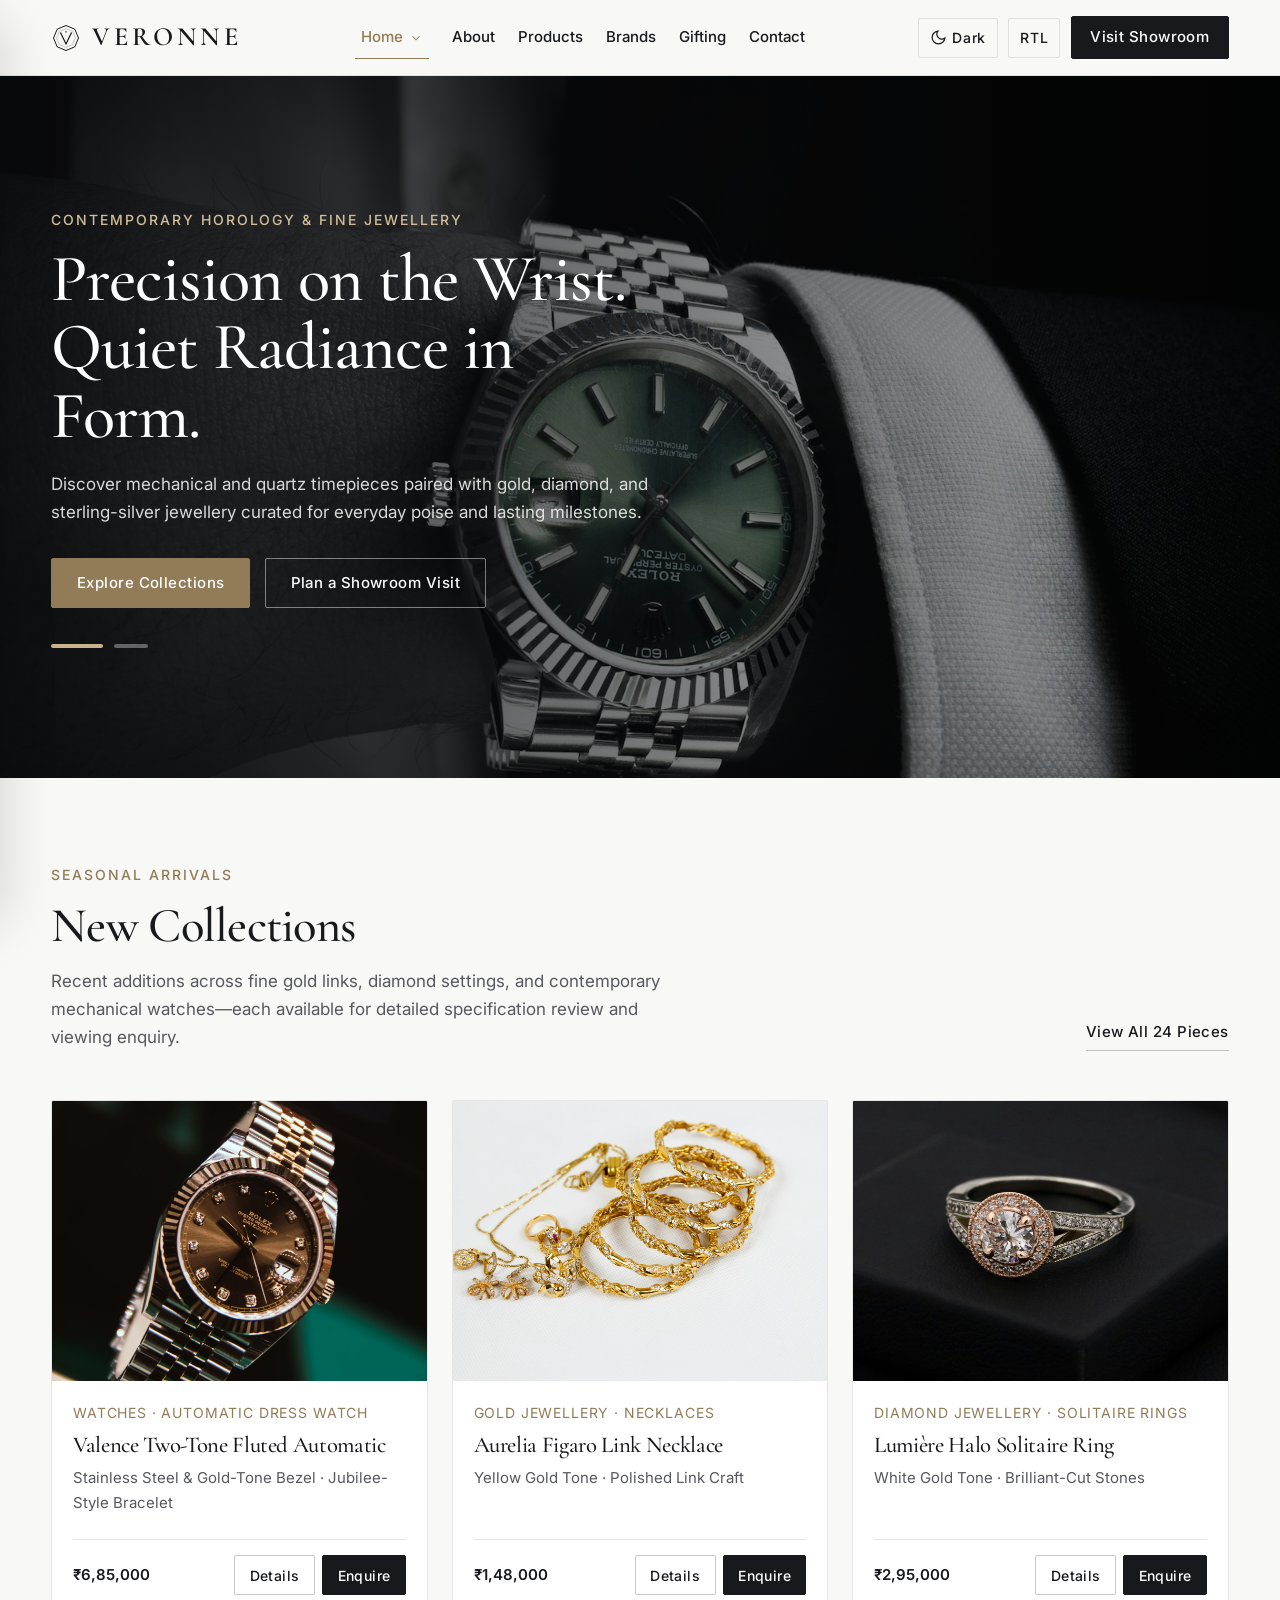
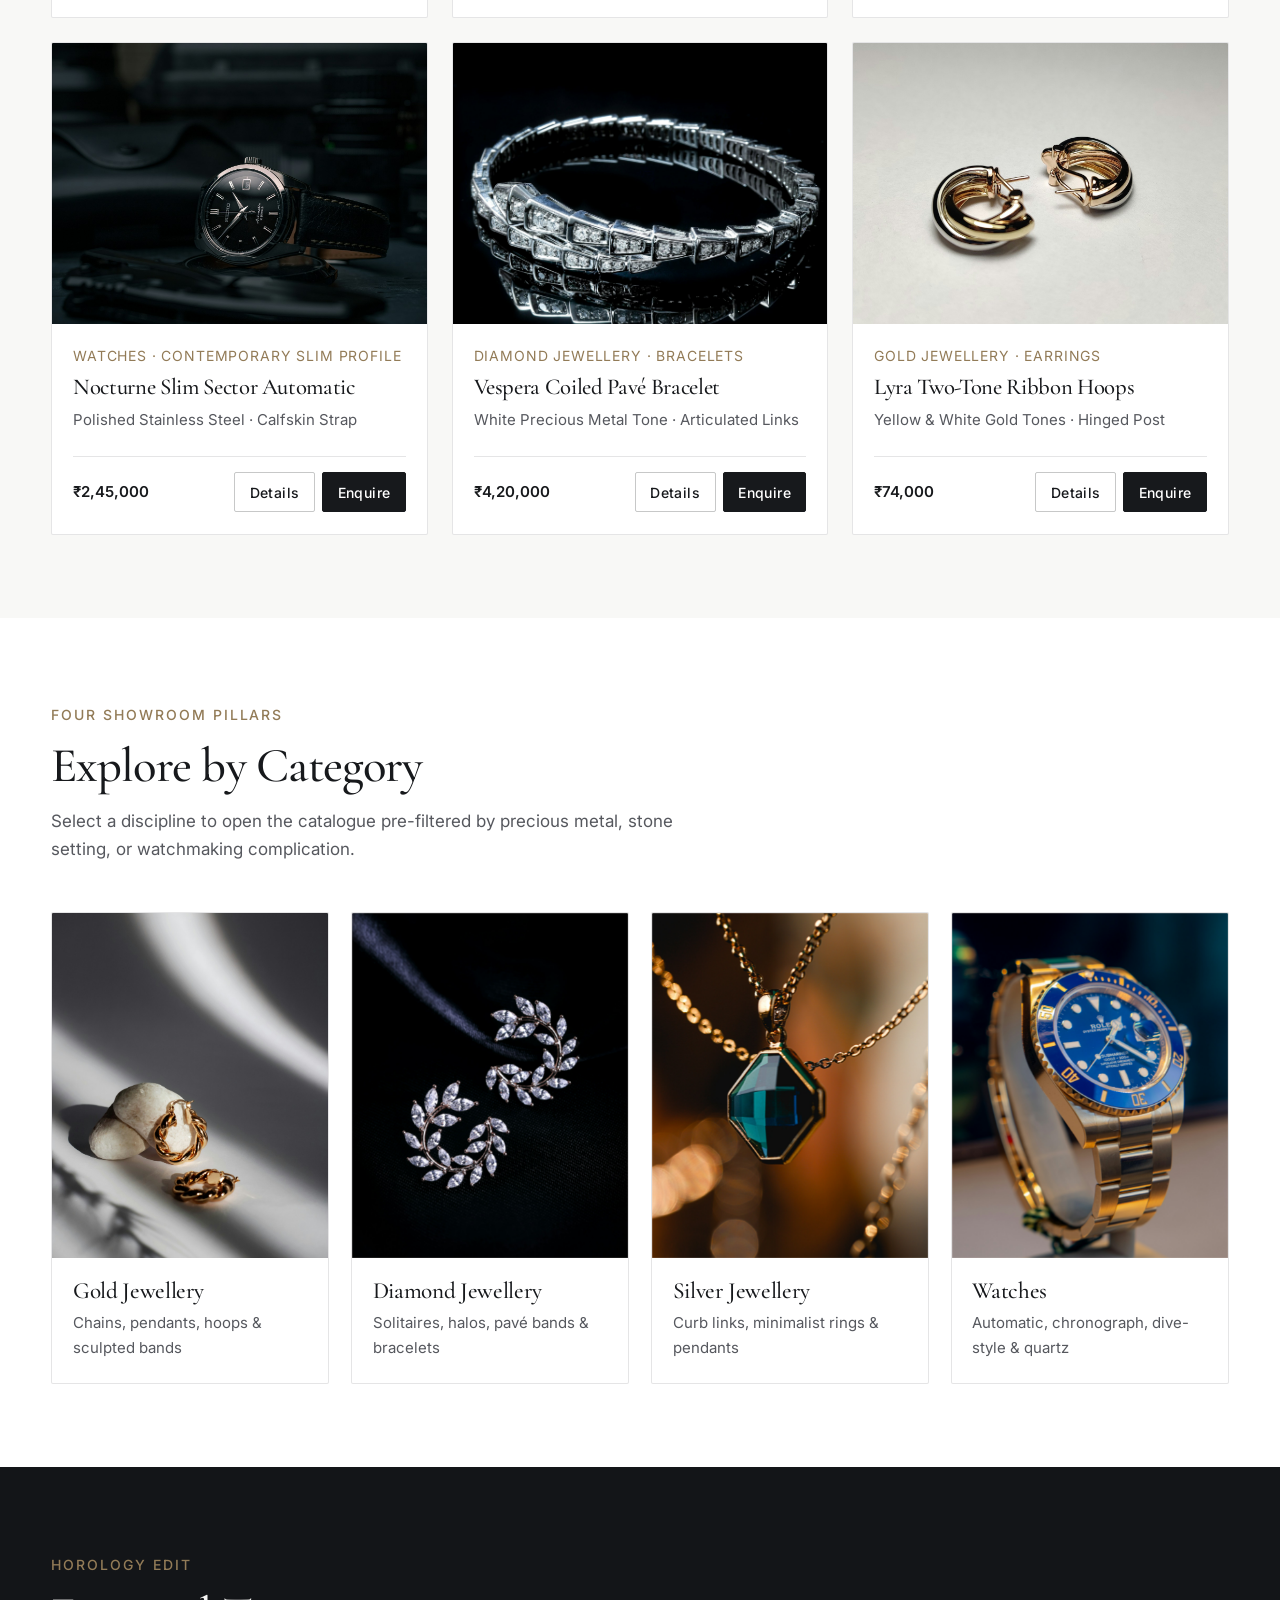
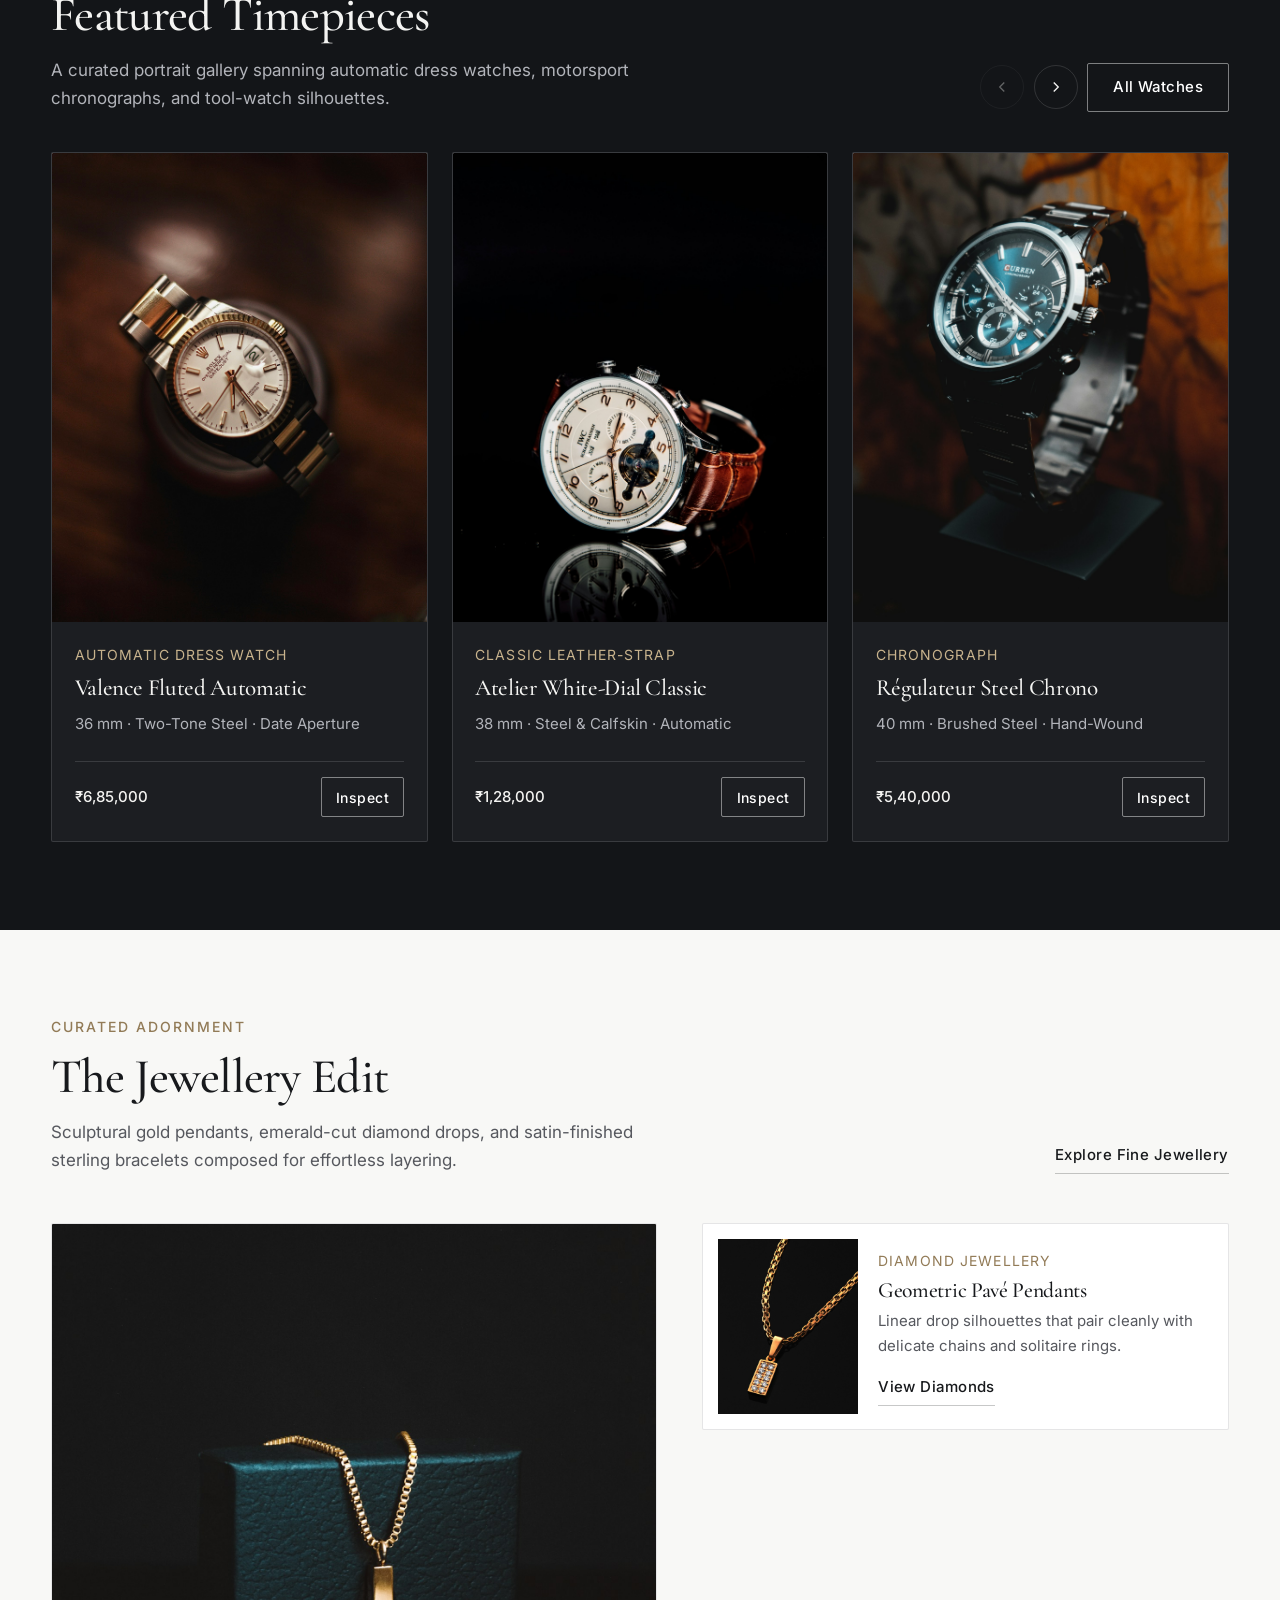
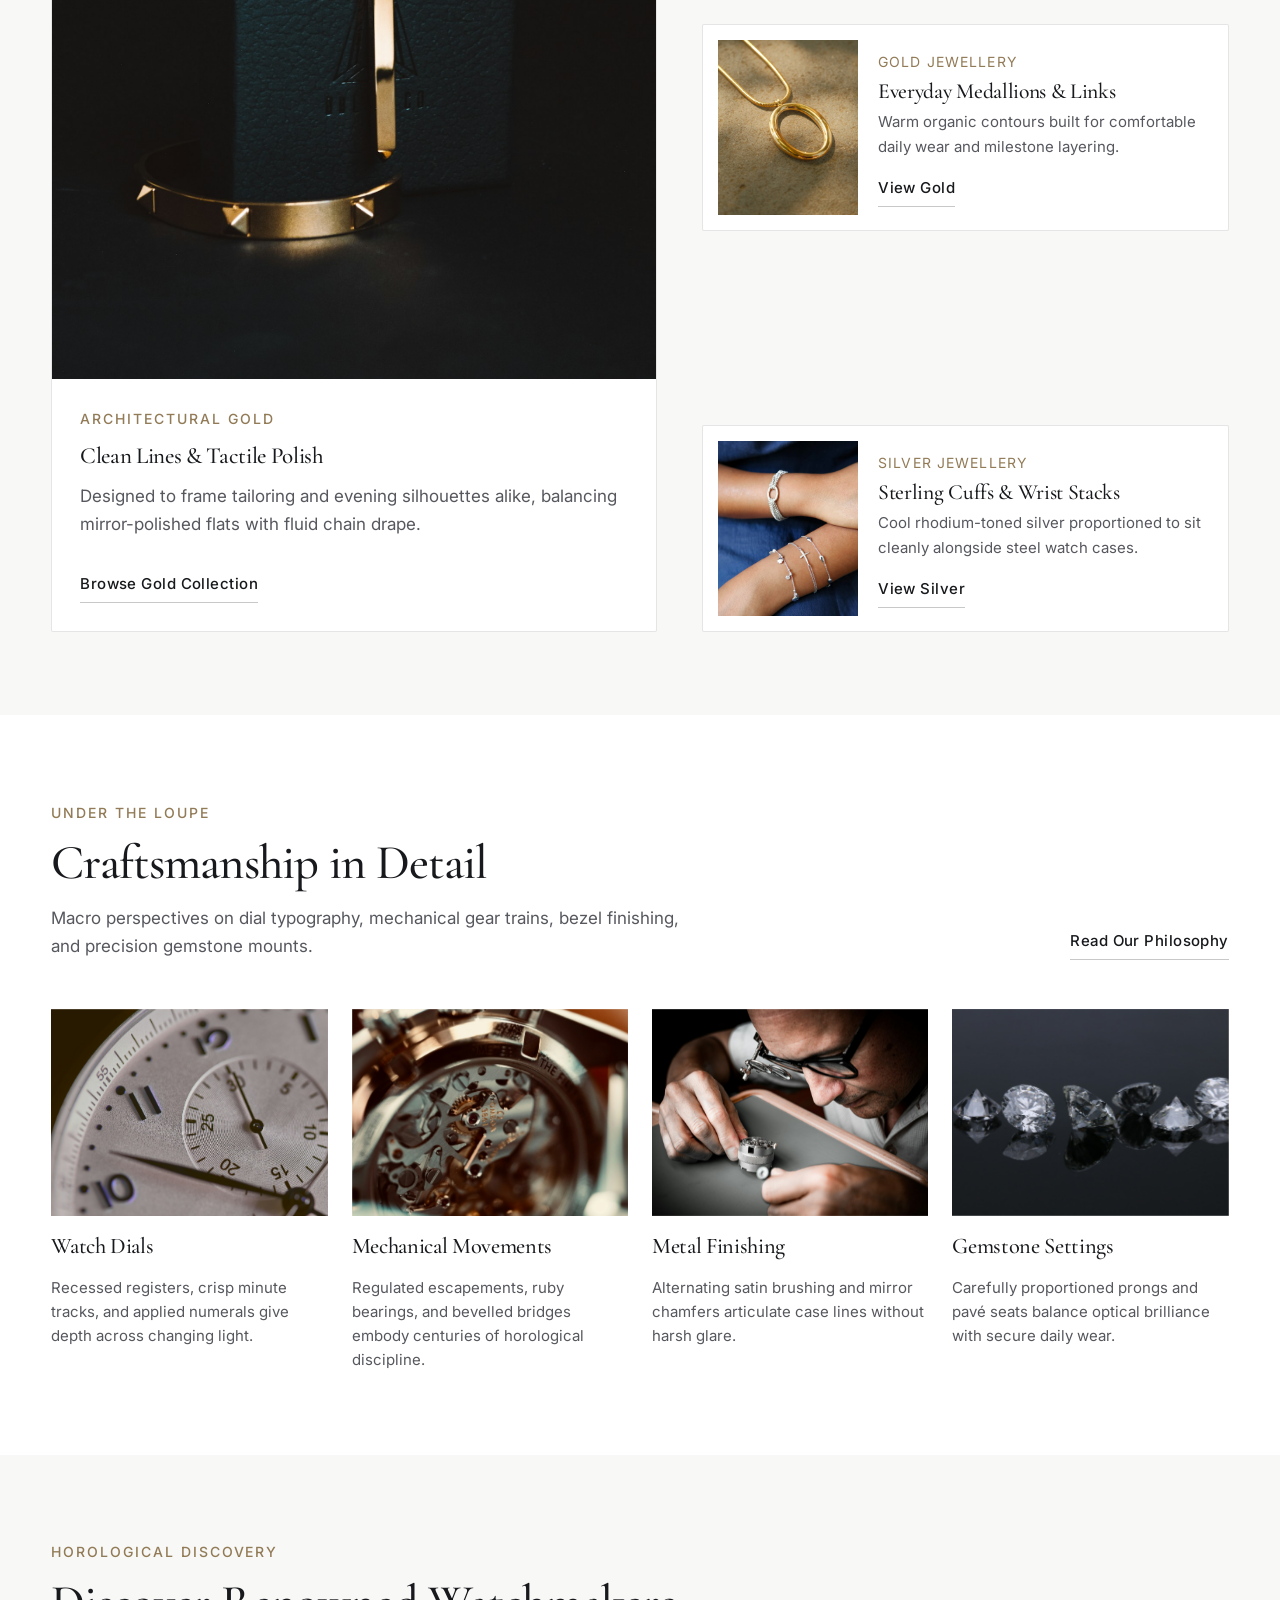
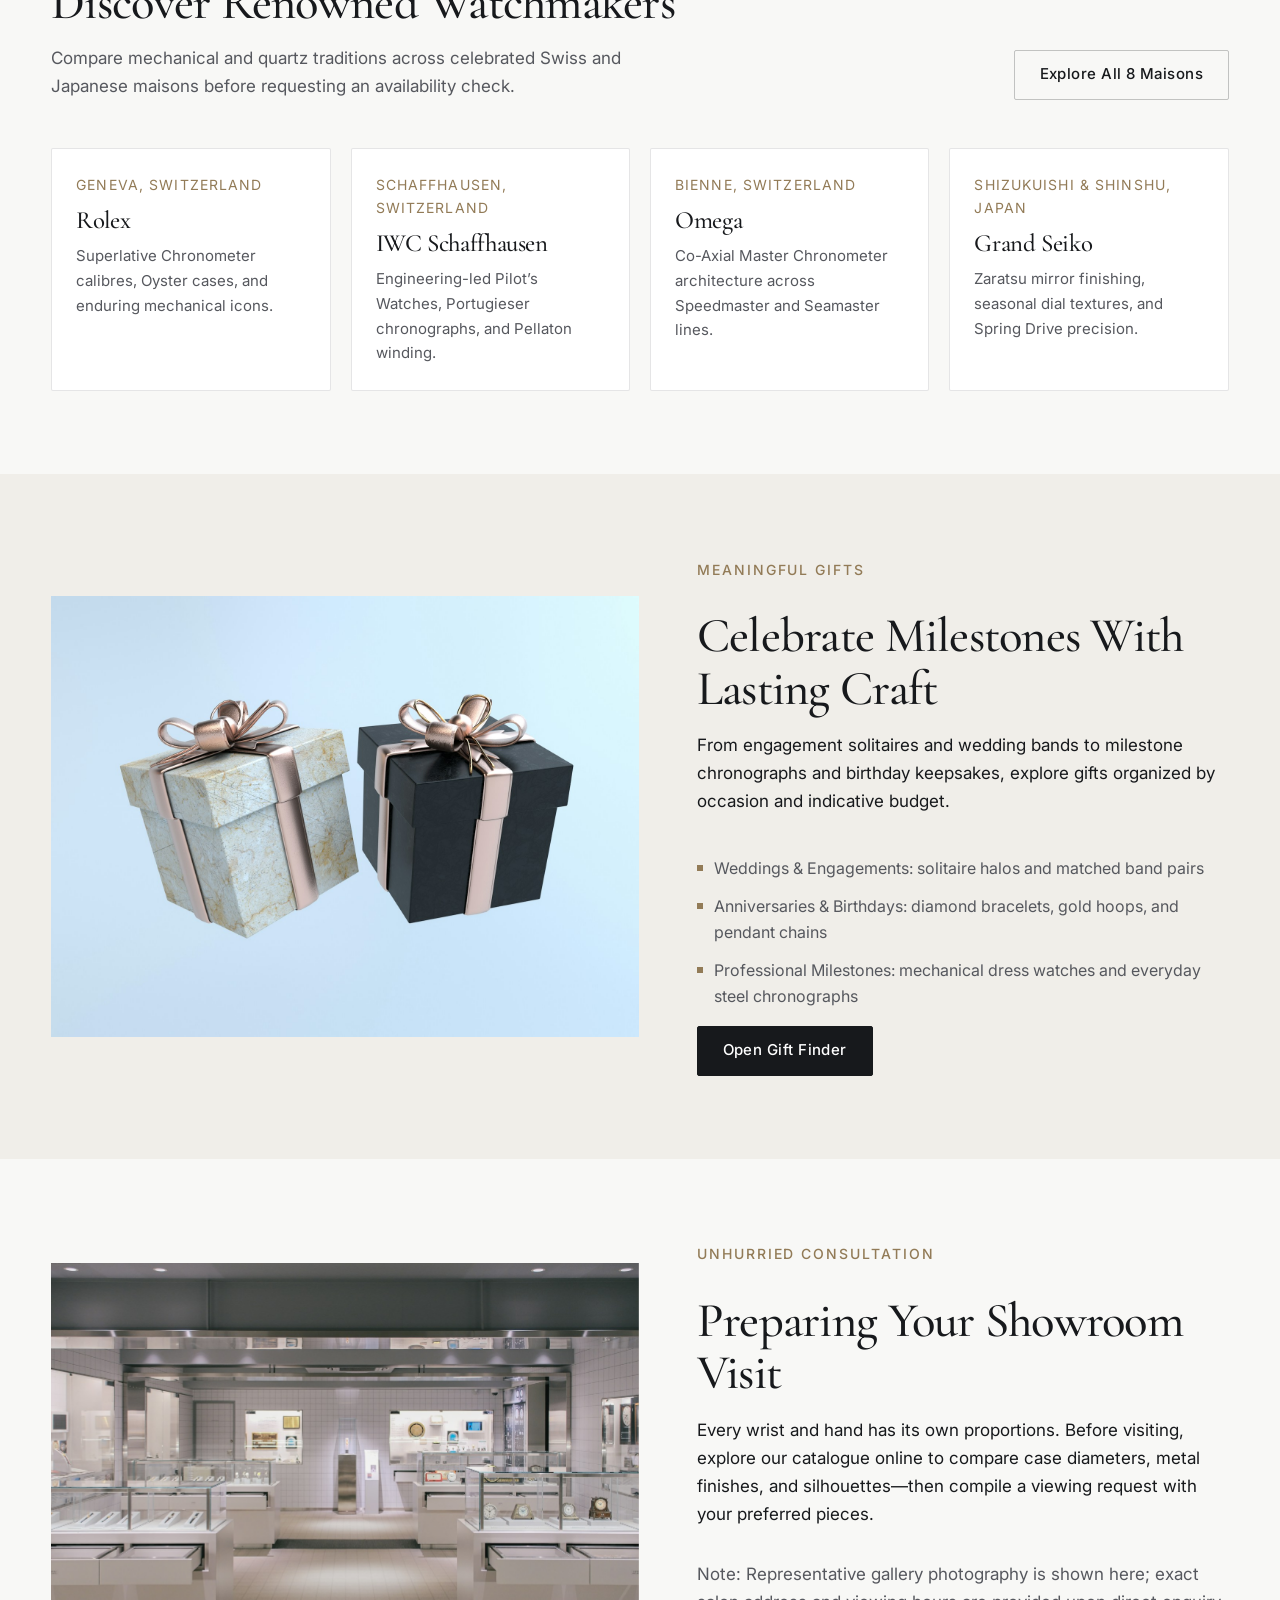
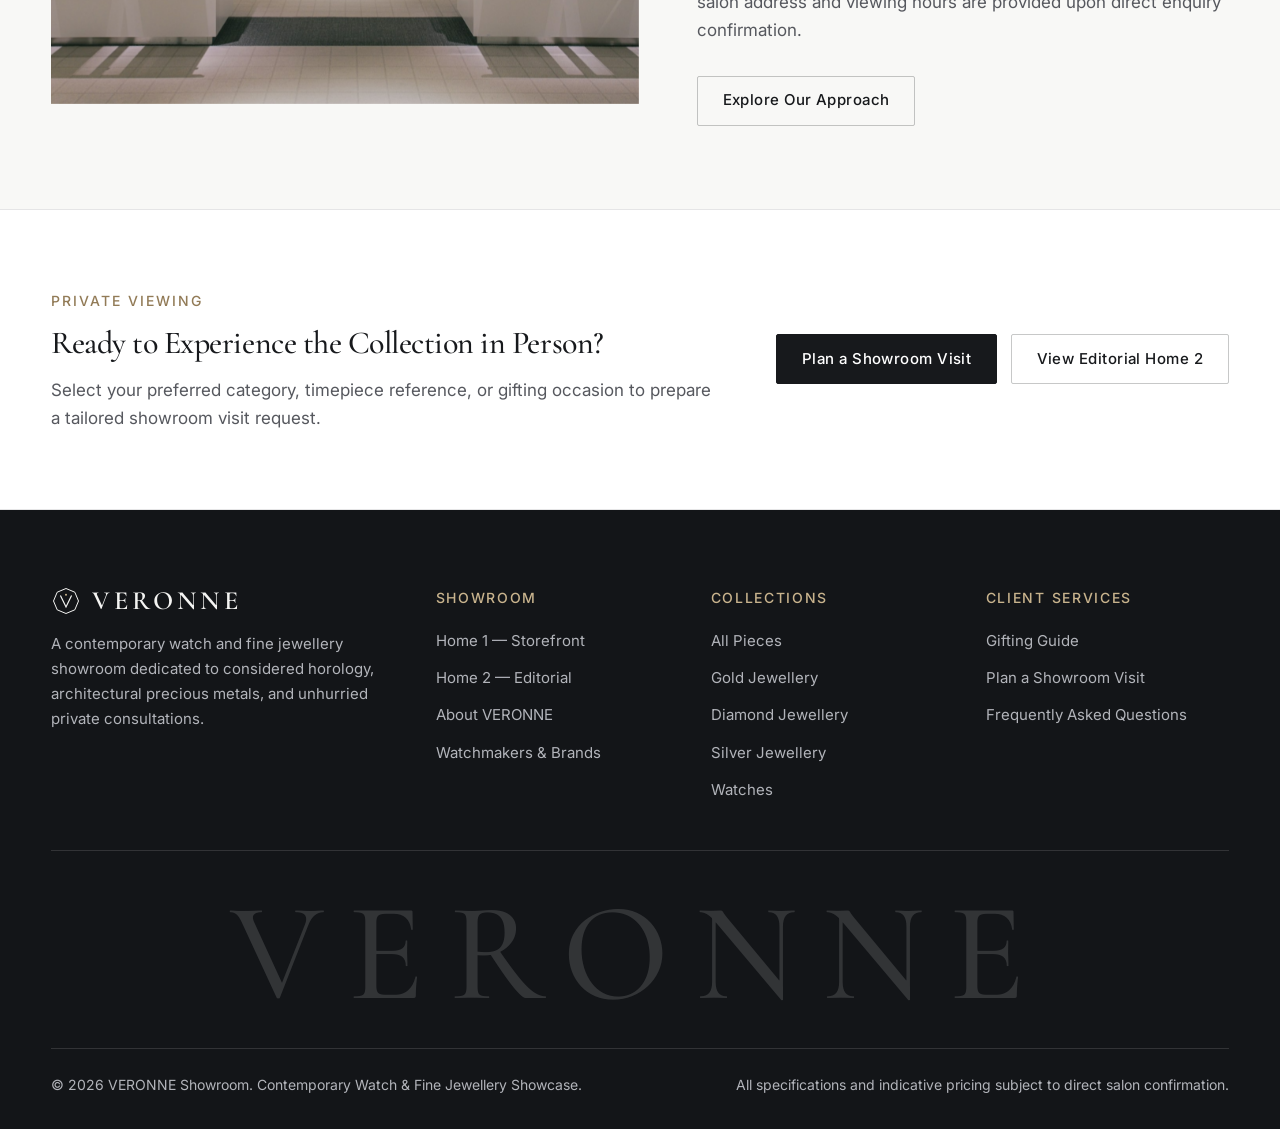
==== index.html @ 9ae0ee72 "Deploy VERONNE Watch & Jewellery Showroom website" ====
<!DOCTYPE html>
<html lang="en" dir="ltr" data-theme="light">
<head>
  <meta charset="UTF-8">
  <meta name="viewport" content="width=device-width, initial-scale=1.0">
  <meta name="site-root" content=".">
  <title>VERONNE | Contemporary Watch &amp; Fine Jewellery Showroom</title>
  <meta name="description" content="VERONNE is a contemporary multi-brand watch and fine jewellery showroom showcasing mechanical timepieces alongside gold, diamond, and sterling-silver collections.">
  <link rel="icon" type="image/svg+xml" href="./assets/icons/favicon.svg">
  <link rel="preconnect" href="https://fonts.googleapis.com">
  <link rel="preconnect" href="https://fonts.gstatic.com" crossorigin>
  <link href="https://fonts.googleapis.com/css2?family=Cormorant+Garamond:ital,wght@0,400;0,500;0,600;1,400&family=Inter:wght@400;500;600&display=swap" rel="stylesheet">
  <script>
    (function () {
      try {
        var t = localStorage.getItem('veronne_theme');
        var d = localStorage.getItem('veronne_dir');
        if (t === 'dark' || t === 'light') document.documentElement.setAttribute('data-theme', t);
        if (d === 'rtl' || d === 'ltr') document.documentElement.setAttribute('dir', d);
      } catch (e) {}
    })();
  </script>
  <link rel="stylesheet" href="./assets/css/style.css?v=1.0">
  <link rel="stylesheet" href="./assets/css/dark-mode.css?v=1.0">
  <link rel="stylesheet" href="./assets/css/rtl.css?v=1.0">
  <link rel="stylesheet" href="./assets/css/products.css?v=1.0">
</head>
<body>
  <header class="site-header">
    <div class="container site-header__inner">
      <a class="brand-mark" href="./index.html" aria-label="VERONNE Home">
        <svg class="brand-mark__icon" viewBox="0 0 48 48" fill="none" aria-hidden="true">
          <polygon points="24,4 38.1,9.9 44,24 38.1,38.1 24,44 9.9,38.1 4,24 9.9,9.9" stroke="currentColor" stroke-width="1.6"/>
          <polygon points="24,9 34.6,13.4 39,24 34.6,34.6 24,39 13.4,34.6 9,24 13.4,13.4" stroke="currentColor" stroke-width="0.75" opacity="0.45"/>
          <path d="M15.5 16L24 33.5L32.5 16" stroke="currentColor" stroke-width="1.9" stroke-linecap="square" stroke-linejoin="miter"/>
          <circle cx="24" cy="14" r="1.6" fill="#927B57"/>
        </svg>
        <span class="brand-mark__wordmark">VERONNE</span>
      </a>

      <nav class="desktop-nav" aria-label="Primary Navigation">
        <div class="nav-dropdown">
          <button type="button" class="nav-dropdown__trigger is-active" aria-expanded="false" aria-haspopup="true">
            <span>Home</span>
            <svg class="nav-dropdown__chevron" viewBox="0 0 24 24" fill="none" stroke="currentColor" stroke-width="1.8" aria-hidden="true"><path d="M6 9l6 6 6-6"/></svg>
          </button>
          <div class="nav-dropdown__menu" role="menu">
            <a class="nav-dropdown__item" href="./index.html" aria-current="page" role="menuitem">
              <span class="nav-dropdown__title">Home 1 — Showroom Storefront</span>
              <span class="nav-dropdown__meta">New collections, timepieces &amp; jewellery</span>
            </a>
            <a class="nav-dropdown__item" href="./pages/home2.html" role="menuitem">
              <span class="nav-dropdown__title">Home 2 — Editorial Experience</span>
              <span class="nav-dropdown__meta">The art of time &amp; adornment</span>
            </a>
          </div>
        </div>
        <a class="nav-link" href="./pages/about.html">About</a>
        <a class="nav-link" href="./pages/products.html">Products</a>
        <a class="nav-link" href="./pages/brands.html">Brands</a>
        <a class="nav-link" href="./pages/gifting.html">Gifting</a>
        <a class="nav-link" href="./pages/contact.html">Contact</a>
      </nav>

      <div class="header-actions">
        <button type="button" class="utility-btn js-theme-toggle" aria-pressed="false" aria-label="Switch to dark mode">
          <svg class="icon-moon" viewBox="0 0 24 24" fill="none" stroke="currentColor" stroke-width="1.7" aria-hidden="true"><path d="M21 12.79A9 9 0 1 1 11.21 3a7 7 0 0 0 9.79 9.79z"/></svg>
          <svg class="icon-sun" viewBox="0 0 24 24" fill="none" stroke="currentColor" stroke-width="1.7" style="display:none;" aria-hidden="true"><circle cx="12" cy="12" r="4"/><path d="M12 2v2M12 20v2M4.93 4.93l1.41 1.41M17.66 17.66l1.41 1.41M2 12h2M20 12h2M6.34 17.66l-1.41 1.41M19.07 4.93l-1.41 1.41"/></svg>
          <span class="js-theme-label">Dark</span>
        </button>
        <button type="button" class="utility-btn js-dir-toggle" aria-pressed="false" aria-label="Switch text direction to RTL">
          <span class="js-dir-label">RTL</span>
        </button>
        <a class="btn btn--primary header-cta" href="./pages/contact.html">Visit Showroom</a>
      </div>

      <button type="button" class="hamburger-btn" id="mobileMenuOpen" aria-label="Open navigation menu" aria-expanded="false" aria-controls="mobileDrawer">
        <svg viewBox="0 0 24 24" fill="none" stroke="currentColor" stroke-width="1.8" aria-hidden="true"><path d="M4 7h16M4 12h16M4 17h16"/></svg>
      </button>
    </div>
  </header>

  <div class="drawer-backdrop" id="drawerBackdrop" aria-hidden="true"></div>
  <aside class="mobile-drawer" id="mobileDrawer" aria-label="Mobile Navigation" aria-hidden="true">
    <div class="mobile-drawer__head">
      <a class="brand-mark" href="./index.html">
        <svg class="brand-mark__icon" viewBox="0 0 48 48" fill="none" aria-hidden="true">
          <polygon points="24,4 38.1,9.9 44,24 38.1,38.1 24,44 9.9,38.1 4,24 9.9,9.9" stroke="currentColor" stroke-width="1.6"/>
          <path d="M15.5 16L24 33.5L32.5 16" stroke="currentColor" stroke-width="1.9" stroke-linecap="square"/>
          <circle cx="24" cy="14" r="1.6" fill="#927B57"/>
        </svg>
        <span class="brand-mark__wordmark">VERONNE</span>
      </a>
      <button type="button" class="drawer-close-btn" id="mobileMenuClose" aria-label="Close navigation menu">
        <svg viewBox="0 0 24 24" fill="none" stroke="currentColor" stroke-width="1.8" aria-hidden="true"><path d="M18 6L6 18M6 6l12 12"/></svg>
      </button>
    </div>
    <div class="mobile-drawer__body">
      <nav class="mobile-nav-list" aria-label="Mobile Menu">
        <span class="mobile-nav-group-label">Showroom Home</span>
        <a class="mobile-nav-link" href="./index.html" aria-current="page">Home 1 — Storefront</a>
        <a class="mobile-nav-link" href="./pages/home2.html">Home 2 — Editorial</a>
        <span class="mobile-nav-group-label">Explore</span>
        <a class="mobile-nav-link" href="./pages/about.html">About</a>
        <a class="mobile-nav-link" href="./pages/products.html">Products</a>
        <a class="mobile-nav-link" href="./pages/brands.html">Brands</a>
        <a class="mobile-nav-link" href="./pages/gifting.html">Gifting</a>
        <a class="mobile-nav-link" href="./pages/contact.html">Contact</a>
      </nav>
      <a class="btn btn--primary" href="./pages/contact.html">Visit Showroom</a>
      <div class="mobile-drawer__utilities">
        <button type="button" class="utility-btn js-theme-toggle" aria-pressed="false">
          <svg class="icon-moon" viewBox="0 0 24 24" fill="none" stroke="currentColor" stroke-width="1.7" aria-hidden="true"><path d="M21 12.79A9 9 0 1 1 11.21 3a7 7 0 0 0 9.79 9.79z"/></svg>
          <svg class="icon-sun" viewBox="0 0 24 24" fill="none" stroke="currentColor" stroke-width="1.7" style="display:none;" aria-hidden="true"><circle cx="12" cy="12" r="4"/><path d="M12 2v2M12 20v2M4.93 4.93l1.41 1.41M17.66 17.66l1.41 1.41M2 12h2M20 12h2M6.34 17.66l-1.41 1.41M19.07 4.93l-1.41 1.41"/></svg>
          <span class="js-theme-label">Dark</span>
        </button>
        <button type="button" class="utility-btn js-dir-toggle" aria-pressed="false">
          <span class="js-dir-label">RTL</span>
        </button>
      </div>
    </div>
  </aside>

  <main>
    <!-- 1. Hero -->
    <section class="hero-showroom" data-hero-slider aria-label="Featured Showroom Showcase">
      <div class="hero-showroom__slides" aria-hidden="true">
        <div class="hero-showroom__slide is-active">
          <picture>
            <source media="(max-width: 680px)" srcset="./assets/images/watches/watch-dark-dial.jpg">
            <img src="./assets/images/lifestyle/hero-wrist-editorial.jpg" alt="Fluted bezel mechanical wristwatch worn at the cuff in crisp monochrome lighting" width="1600" height="1067">
          </picture>
        </div>
        <div class="hero-showroom__slide">
          <picture>
            <source media="(max-width: 680px)" srcset="./assets/images/diamonds/diamond-emerald-pendant.jpg">
            <img src="./assets/images/lifestyle/editorial-diamond-neck.jpg" alt="Fine diamond solitaire pendant and pavé ring styled in natural light" width="1600" height="1200">
          </picture>
        </div>
      </div>
      <div class="hero-showroom__scrim" aria-hidden="true"></div>
      <div class="container">
        <div class="hero-showroom__content">
          <span class="eyebrow">Contemporary Horology &amp; Fine Jewellery</span>
          <h1 class="display-xl">Precision on the Wrist. Quiet Radiance in Form.</h1>
          <p class="lead">
            Discover mechanical and quartz timepieces paired with gold, diamond, and sterling-silver jewellery curated for everyday poise and lasting milestones.
          </p>
          <div class="hero-showroom__actions">
            <a class="btn btn--accent" href="./pages/products.html">Explore Collections</a>
            <a class="btn btn--outline-light" href="./pages/contact.html">Plan a Showroom Visit</a>
          </div>
          <div class="hero-showroom__controls" role="group" aria-label="Hero slide selection">
            <button type="button" class="hero-dot is-active" aria-label="Show timepiece hero" aria-current="true"></button>
            <button type="button" class="hero-dot" aria-label="Show diamond jewellery hero" aria-current="false"></button>
          </div>
        </div>
      </div>
    </section>

    <!-- 2. New Collections -->
    <section class="section">
      <div class="container">
        <div class="section-head">
          <div class="section-head__copy">
            <span class="eyebrow">Seasonal Arrivals</span>
            <h2 class="display-lg">New Collections</h2>
            <p class="lead">
              Recent additions across fine gold links, diamond settings, and contemporary mechanical watches—each available for detailed specification review and viewing enquiry.
            </p>
          </div>
          <a class="text-link" href="./pages/products.html">View All 24 Pieces</a>
        </div>
        <div class="product-grid" id="homeNewCollections"></div>
      </div>
    </section>

    <!-- 3. Explore by Category -->
    <section class="section section--surface">
      <div class="container">
        <div class="section-head">
          <div class="section-head__copy">
            <span class="eyebrow">Four Showroom Pillars</span>
            <h2 class="display-lg">Explore by Category</h2>
            <p class="lead">
              Select a discipline to open the catalogue pre-filtered by precious metal, stone setting, or watchmaking complication.
            </p>
          </div>
        </div>

        <div class="category-grid">
          <a class="category-tile hover-zoom" href="./pages/products.html?category=gold" data-reveal>
            <div class="media-frame ratio-4-5">
              <img src="./assets/images/gold/gold-hoop-earrings.jpg" alt="Sculpted gold twisted hoop earrings resting on pale stone" width="1600" height="2400" loading="lazy">
            </div>
            <div class="category-tile__body">
              <h3 class="category-tile__title">Gold Jewellery</h3>
              <span class="category-tile__meta">Chains, pendants, hoops &amp; sculpted bands</span>
            </div>
          </a>

          <a class="category-tile hover-zoom" href="./pages/products.html?category=diamonds" data-reveal>
            <div class="media-frame ratio-4-5">
              <img src="./assets/images/diamonds/diamond-earrings-dark.jpg" alt="Cluster diamond earrings illuminated against dark studio backdrop" width="1600" height="2000" loading="lazy">
            </div>
            <div class="category-tile__body">
              <h3 class="category-tile__title">Diamond Jewellery</h3>
              <span class="category-tile__meta">Solitaires, halos, pavé bands &amp; bracelets</span>
            </div>
          </a>

          <a class="category-tile hover-zoom" href="./pages/products.html?category=silver" data-reveal>
            <div class="media-frame ratio-4-5">
              <img src="./assets/images/silver/silver-gem-pendant.jpg" alt="Sterling silver gemstone pendant suspended on fine chain" width="1600" height="2400" loading="lazy">
            </div>
            <div class="category-tile__body">
              <h3 class="category-tile__title">Silver Jewellery</h3>
              <span class="category-tile__meta">Curb links, minimalist rings &amp; pendants</span>
            </div>
          </a>

          <a class="category-tile hover-zoom" href="./pages/products.html?category=watches" data-reveal>
            <div class="media-frame ratio-4-5">
              <img src="./assets/images/watches/watch-stand-blue.jpg" alt="Blue and gold-tone automatic watch presented on showroom stand" width="1600" height="2400" loading="lazy">
            </div>
            <div class="category-tile__body">
              <h3 class="category-tile__title">Watches</h3>
              <span class="category-tile__meta">Automatic, chronograph, dive-style &amp; quartz</span>
            </div>
          </a>
        </div>
      </div>
    </section>

    <!-- 4. Featured Timepieces (Dark Carousel Showcase) -->
    <section class="section section--dark" data-watch-carousel>
      <div class="container timepiece-showcase">
        <div class="section-head" style="margin-bottom:0;">
          <div class="section-head__copy">
            <span class="eyebrow">Horology Edit</span>
            <h2 class="display-lg">Featured Timepieces</h2>
            <p class="lead">
              A curated portrait gallery spanning automatic dress watches, motorsport chronographs, and tool-watch silhouettes.
            </p>
          </div>
          <div class="carousel-header-actions">
            <button type="button" class="carousel-nav-btn" data-carousel-prev aria-label="Previous timepieces">
              <svg class="icon-directional" viewBox="0 0 24 24" width="18" height="18" fill="none" stroke="currentColor" stroke-width="1.8" aria-hidden="true"><path d="M15 18l-6-6 6-6"/></svg>
            </button>
            <button type="button" class="carousel-nav-btn" data-carousel-next aria-label="Next timepieces">
              <svg class="icon-directional" viewBox="0 0 24 24" width="18" height="18" fill="none" stroke="currentColor" stroke-width="1.8" aria-hidden="true"><path d="M9 18l6-6-6-6"/></svg>
            </button>
            <a class="btn btn--outline-light" href="./pages/products.html?category=watches">All Watches</a>
          </div>
        </div>

        <div class="timepiece-track" role="region" aria-label="Featured Timepieces Carousel">
          <article class="timepiece-slide">
            <div class="media-frame ratio-4-5">
              <img src="./assets/images/watches/watch-dress-auto.jpg" alt="Fluted bezel white-dial automatic dress wristwatch" width="1600" height="2000">
            </div>
            <div class="timepiece-slide__body">
              <span class="timepiece-slide__sub">Automatic Dress Watch</span>
              <h3 class="timepiece-slide__title">Valence Fluted Automatic</h3>
              <p class="timepiece-slide__specs">36 mm · Two-Tone Steel · Date Aperture</p>
              <div class="timepiece-slide__footer">
                <span class="timepiece-slide__price">₹6,85,000</span>
                <button type="button" class="btn btn--outline-light btn--sm js-open-product" data-product-id="watch-fluted-bicolour">Inspect</button>
              </div>
            </div>
          </article>

          <article class="timepiece-slide">
            <div class="media-frame ratio-4-5">
              <img src="./assets/images/watches/watch-chrono-leather.jpg" alt="Silver mechanical chronograph watch on stitched brown leather strap" width="1600" height="2397">
            </div>
            <div class="timepiece-slide__body">
              <span class="timepiece-slide__sub">Classic Leather-Strap</span>
              <h3 class="timepiece-slide__title">Atelier White-Dial Classic</h3>
              <p class="timepiece-slide__specs">38 mm · Steel &amp; Calfskin · Automatic</p>
              <div class="timepiece-slide__footer">
                <span class="timepiece-slide__price">₹1,28,000</span>
                <button type="button" class="btn btn--outline-light btn--sm js-open-product" data-product-id="watch-atelier-leather">Inspect</button>
              </div>
            </div>
          </article>

          <article class="timepiece-slide">
            <div class="media-frame ratio-4-5">
              <img src="./assets/images/watches/watch-steel-chrono.jpg" alt="Integrated stainless steel chronograph timepiece in moody lighting" width="1600" height="2844">
            </div>
            <div class="timepiece-slide__body">
              <span class="timepiece-slide__sub">Chronograph</span>
              <h3 class="timepiece-slide__title">Régulateur Steel Chrono</h3>
              <p class="timepiece-slide__specs">40 mm · Brushed Steel · Hand-Wound</p>
              <div class="timepiece-slide__footer">
                <span class="timepiece-slide__price">₹5,40,000</span>
                <button type="button" class="btn btn--outline-light btn--sm js-open-product" data-product-id="watch-calibre-chrono">Inspect</button>
              </div>
            </div>
          </article>

          <article class="timepiece-slide">
            <div class="media-frame ratio-4-5">
              <img src="./assets/images/watches/watch-dive-gold.jpg" alt="Rotating bezel dive-style automatic watch with warm amber dial" width="1600" height="2133">
            </div>
            <div class="timepiece-slide__body">
              <span class="timepiece-slide__sub">Dive-Style Tool Watch</span>
              <h3 class="timepiece-slide__title">Pelagic Rotating-Bezel</h3>
              <p class="timepiece-slide__specs">41 mm · Brushed Steel · Unidirectional</p>
              <div class="timepiece-slide__footer">
                <span class="timepiece-slide__price">₹3,65,000</span>
                <button type="button" class="btn btn--outline-light btn--sm js-open-product" data-product-id="watch-pelagic-tool">Inspect</button>
              </div>
            </div>
          </article>

          <article class="timepiece-slide">
            <div class="media-frame ratio-4-5">
              <img src="./assets/images/watches/watch-dark-dial.jpg" alt="Dark dial mechanical wristwatch resting in presentation box" width="1600" height="2445">
            </div>
            <div class="timepiece-slide__body">
              <span class="timepiece-slide__sub">Slim Dress Profile</span>
              <h3 class="timepiece-slide__title">Nocturne Slim Sector</h3>
              <p class="timepiece-slide__specs">38.5 mm · Obsidian Dial · Automatic</p>
              <div class="timepiece-slide__footer">
                <span class="timepiece-slide__price">₹2,45,000</span>
                <button type="button" class="btn btn--outline-light btn--sm js-open-product" data-product-id="watch-nocturne-slim">Inspect</button>
              </div>
            </div>
          </article>

          <article class="timepiece-slide">
            <div class="media-frame ratio-4-5">
              <img src="./assets/images/watches/watch-tissot-sport.jpg" alt="Rose-toned minimalist dress watch against textured fabric" width="1600" height="2358">
            </div>
            <div class="timepiece-slide__body">
              <span class="timepiece-slide__sub">Quartz Everyday Watch</span>
              <h3 class="timepiece-slide__title">Clair Minimalist Quartz</h3>
              <p class="timepiece-slide__specs">36 mm · Rose-Tone &amp; Leather · Quartz</p>
              <div class="timepiece-slide__footer">
                <span class="timepiece-slide__price">₹54,000</span>
                <button type="button" class="btn btn--outline-light btn--sm js-open-product" data-product-id="watch-minimal-quartz">Inspect</button>
              </div>
            </div>
          </article>
        </div>
      </div>
    </section>

    <!-- 5. The Jewellery Edit (Asymmetric Editorial Feature) -->
    <section class="section">
      <div class="container">
        <div class="section-head">
          <div class="section-head__copy">
            <span class="eyebrow">Curated Adornment</span>
            <h2 class="display-lg">The Jewellery Edit</h2>
            <p class="lead">
              Sculptural gold pendants, emerald-cut diamond drops, and satin-finished sterling bracelets composed for effortless layering.
            </p>
          </div>
          <a class="text-link" href="./pages/products.html?category=diamonds">Explore Fine Jewellery</a>
        </div>

        <div class="jewellery-edit">
          <article class="jewellery-edit__lead hover-zoom" data-reveal>
            <div class="media-frame ratio-4-5">
              <img src="./assets/images/gold/gold-pendant-chain-2.jpg" alt="Architectural gold bar pendant and sculpted cuff resting against deep dark backdrop" width="1400" height="1750" loading="lazy">
            </div>
            <div class="jewellery-edit__lead-body">
              <span class="eyebrow" style="margin-bottom:0;">Architectural Gold</span>
              <h3 class="display-sm">Clean Lines &amp; Tactile Polish</h3>
              <p style="color:var(--text-secondary);">
                Designed to frame tailoring and evening silhouettes alike, balancing mirror-polished flats with fluid chain drape.
              </p>
              <a class="text-link" href="./pages/products.html?category=gold" style="align-self:flex-start;">Browse Gold Collection</a>
            </div>
          </article>

          <div class="jewellery-edit__stack">
            <article class="jewellery-row-card" data-reveal>
              <div class="media-frame ratio-4-5">
                <img src="./assets/images/diamonds/diamond-emerald-pendant.jpg" alt="Rectangular diamond-set gold pendant suspended on dark background" width="1600" height="2400" loading="lazy">
              </div>
              <div>
                <span class="jewellery-row-card__meta">Diamond Jewellery</span>
                <h3 class="jewellery-row-card__title">Geometric Pavé Pendants</h3>
                <p class="jewellery-row-card__desc">Linear drop silhouettes that pair cleanly with delicate chains and solitaire rings.</p>
                <a class="text-link" href="./pages/products.html?category=diamonds">View Diamonds</a>
              </div>
            </article>

            <article class="jewellery-row-card" data-reveal>
              <div class="media-frame ratio-4-5">
                <img src="./assets/images/gold/gold-oval-pendant.jpg" alt="Sculpted oval gold pendant resting on warm textured backdrop" width="1600" height="2400" loading="lazy">
              </div>
              <div>
                <span class="jewellery-row-card__meta">Gold Jewellery</span>
                <h3 class="jewellery-row-card__title">Everyday Medallions &amp; Links</h3>
                <p class="jewellery-row-card__desc">Warm organic contours built for comfortable daily wear and milestone layering.</p>
                <a class="text-link" href="./pages/products.html?category=gold">View Gold</a>
              </div>
            </article>

            <article class="jewellery-row-card" data-reveal>
              <div class="media-frame ratio-4-5">
                <img src="./assets/images/silver/silver-cuff-wrist.jpg" alt="Layered sterling silver cuff and fine chain bracelets worn on wrist" width="1600" height="2844" loading="lazy">
              </div>
              <div>
                <span class="jewellery-row-card__meta">Silver Jewellery</span>
                <h3 class="jewellery-row-card__title">Sterling Cuffs &amp; Wrist Stacks</h3>
                <p class="jewellery-row-card__desc">Cool rhodium-toned silver proportioned to sit cleanly alongside steel watch cases.</p>
                <a class="text-link" href="./pages/products.html?category=silver">View Silver</a>
              </div>
            </article>
          </div>
        </div>
      </div>
    </section>

    <!-- 6. Craftsmanship in Detail -->
    <section class="section section--surface">
      <div class="container">
        <div class="section-head">
          <div class="section-head__copy">
            <span class="eyebrow">Under the Loupe</span>
            <h2 class="display-lg">Craftsmanship in Detail</h2>
            <p class="lead">
              Macro perspectives on dial typography, mechanical gear trains, bezel finishing, and precision gemstone mounts.
            </p>
          </div>
          <a class="text-link" href="./pages/about.html">Read Our Philosophy</a>
        </div>

        <div class="craft-grid">
          <article class="craft-card" data-reveal>
            <div class="media-frame ratio-4-3">
              <img src="./assets/images/watches/watch-dial-macro.jpg" alt="Macro detail of watch dial typography, subdial hands, and railway track" width="1600" height="1067" loading="lazy">
            </div>
            <h3 class="craft-card__title">Watch Dials</h3>
            <p class="craft-card__text">Recessed registers, crisp minute tracks, and applied numerals give depth across changing light.</p>
          </article>

          <article class="craft-card" data-reveal>
            <div class="media-frame ratio-4-3">
              <img src="./assets/images/watches/watch-movement-gears.jpg" alt="Close-up of mechanical watch bridges, gears, and oscillating balance" width="1600" height="1067" loading="lazy">
            </div>
            <h3 class="craft-card__title">Mechanical Movements</h3>
            <p class="craft-card__text">Regulated escapements, ruby bearings, and bevelled bridges embody centuries of horological discipline.</p>
          </article>

          <article class="craft-card" data-reveal>
            <div class="media-frame ratio-4-3">
              <img src="./assets/images/lifestyle/watchmaker-desk.jpg" alt="Watchmaker inspecting a mechanical movement with loupe and precision tweezers" width="1600" height="1200" loading="lazy">
            </div>
            <h3 class="craft-card__title">Metal Finishing</h3>
            <p class="craft-card__text">Alternating satin brushing and mirror chamfers articulate case lines without harsh glare.</p>
          </article>

          <article class="craft-card" data-reveal>
            <div class="media-frame ratio-4-3">
              <img src="./assets/images/diamonds/diamond-facets-macro.jpg" alt="Six faceted diamonds aligned on dark reflective studio glass" width="1600" height="898" loading="lazy">
            </div>
            <h3 class="craft-card__title">Gemstone Settings</h3>
            <p class="craft-card__text">Carefully proportioned prongs and pavé seats balance optical brilliance with secure daily wear.</p>
          </article>
        </div>
      </div>
    </section>

    <!-- 7. Discover Brands -->
    <section class="section">
      <div class="container">
        <div class="section-head">
          <div class="section-head__copy">
            <span class="eyebrow">Horological Discovery</span>
            <h2 class="display-lg">Discover Renowned Watchmakers</h2>
            <p class="lead">
              Compare mechanical and quartz traditions across celebrated Swiss and Japanese maisons before requesting an availability check.
            </p>
          </div>
          <a class="btn btn--outline" href="./pages/brands.html">Explore All 8 Maisons</a>
        </div>

        <div class="maison-grid">
          <a class="maison-tile" href="./pages/brands.html" data-reveal>
            <span class="maison-tile__origin">Geneva, Switzerland</span>
            <h3 class="maison-tile__name">Rolex</h3>
            <p class="maison-tile__desc">Superlative Chronometer calibres, Oyster cases, and enduring mechanical icons.</p>
          </a>
          <a class="maison-tile" href="./pages/brands.html" data-reveal>
            <span class="maison-tile__origin">Schaffhausen, Switzerland</span>
            <h3 class="maison-tile__name">IWC Schaffhausen</h3>
            <p class="maison-tile__desc">Engineering-led Pilot’s Watches, Portugieser chronographs, and Pellaton winding.</p>
          </a>
          <a class="maison-tile" href="./pages/brands.html" data-reveal>
            <span class="maison-tile__origin">Bienne, Switzerland</span>
            <h3 class="maison-tile__name">Omega</h3>
            <p class="maison-tile__desc">Co-Axial Master Chronometer architecture across Speedmaster and Seamaster lines.</p>
          </a>
          <a class="maison-tile" href="./pages/brands.html" data-reveal>
            <span class="maison-tile__origin">Shizukuishi &amp; Shinshu, Japan</span>
            <h3 class="maison-tile__name">Grand Seiko</h3>
            <p class="maison-tile__desc">Zaratsu mirror finishing, seasonal dial textures, and Spring Drive precision.</p>
          </a>
        </div>
      </div>
    </section>

    <!-- 8. Meaningful Gifts -->
    <section class="section section--muted">
      <div class="container split-feature">
        <div class="media-frame ratio-4-3" data-reveal>
          <img src="./assets/images/gifting/gift-black-bow-boxes.jpg" alt="Monochrome jewellery presentation boxes accented with champagne ribbons" width="1600" height="1216" loading="lazy">
        </div>
        <div class="split-feature__copy" data-reveal>
          <span class="eyebrow">Meaningful Gifts</span>
          <h2 class="display-lg">Celebrate Milestones With Lasting Craft</h2>
          <p>
            From engagement solitaires and wedding bands to milestone chronographs and birthday keepsakes, explore gifts organized by occasion and indicative budget.
          </p>
          <ul class="split-feature__list">
            <li>Weddings &amp; Engagements: solitaire halos and matched band pairs</li>
            <li>Anniversaries &amp; Birthdays: diamond bracelets, gold hoops, and pendant chains</li>
            <li>Professional Milestones: mechanical dress watches and everyday steel chronographs</li>
          </ul>
          <a class="btn btn--primary" href="./pages/gifting.html">Open Gift Finder</a>
        </div>
      </div>
    </section>

    <!-- 9. Showroom Experience -->
    <section class="section">
      <div class="container split-feature split-feature--reverse">
        <div class="media-frame ratio-4-3" data-reveal>
          <img src="./assets/images/lifestyle/showroom-display.jpg" alt="Minimalist jewellery showroom gallery with lit display pedestals" width="1600" height="1117" loading="lazy">
        </div>
        <div class="split-feature__copy" data-reveal>
          <span class="eyebrow">Unhurried Consultation</span>
          <h2 class="display-lg">Preparing Your Showroom Visit</h2>
          <p>
            Every wrist and hand has its own proportions. Before visiting, explore our catalogue online to compare case diameters, metal finishes, and silhouettes—then compile a viewing request with your preferred pieces.
          </p>
          <p style="color:var(--text-secondary);">
            Note: Representative gallery photography is shown here; exact salon address and viewing hours are provided upon direct enquiry confirmation.
          </p>
          <a class="btn btn--outline" href="./pages/about.html">Explore Our Approach</a>
        </div>
      </div>
    </section>

    <!-- 10. Closing CTA -->
    <section class="invitation-band">
      <div class="container invitation-band__inner">
        <div class="invitation-band__copy">
          <span class="eyebrow">Private Viewing</span>
          <h2 class="display-md">Ready to Experience the Collection in Person?</h2>
          <p class="lead">
            Select your preferred category, timepiece reference, or gifting occasion to prepare a tailored showroom visit request.
          </p>
        </div>
        <div style="display:flex;flex-wrap:wrap;gap:0.85rem;">
          <a class="btn btn--primary" href="./pages/contact.html">Plan a Showroom Visit</a>
          <a class="btn btn--outline" href="./pages/home2.html">View Editorial Home 2</a>
        </div>
      </div>
    </section>
  </main>

  <footer class="site-footer">
    <div class="container">
      <div class="footer-grid">
        <div class="footer-brand">
          <a class="brand-mark" href="./index.html">
            <svg class="brand-mark__icon" viewBox="0 0 48 48" fill="none" aria-hidden="true">
              <polygon points="24,4 38.1,9.9 44,24 38.1,38.1 24,44 9.9,38.1 4,24 9.9,9.9" stroke="currentColor" stroke-width="1.6"/>
              <path d="M15.5 16L24 33.5L32.5 16" stroke="currentColor" stroke-width="1.9" stroke-linecap="square"/>
              <circle cx="24" cy="14" r="1.6" fill="#C8B38D"/>
            </svg>
            <span class="brand-mark__wordmark">VERONNE</span>
          </a>
          <p class="footer-brand__desc">
            A contemporary watch and fine jewellery showroom dedicated to considered horology, architectural precious metals, and unhurried private consultations.
          </p>
        </div>
        <div>
          <h3 class="footer-col__title">Showroom</h3>
          <ul class="footer-links">
            <li><a href="./index.html">Home 1 — Storefront</a></li>
            <li><a href="./pages/home2.html">Home 2 — Editorial</a></li>
            <li><a href="./pages/about.html">About VERONNE</a></li>
            <li><a href="./pages/brands.html">Watchmakers &amp; Brands</a></li>
          </ul>
        </div>
        <div>
          <h3 class="footer-col__title">Collections</h3>
          <ul class="footer-links">
            <li><a href="./pages/products.html">All Pieces</a></li>
            <li><a href="./pages/products.html?category=gold">Gold Jewellery</a></li>
            <li><a href="./pages/products.html?category=diamonds">Diamond Jewellery</a></li>
            <li><a href="./pages/products.html?category=silver">Silver Jewellery</a></li>
            <li><a href="./pages/products.html?category=watches">Watches</a></li>
          </ul>
        </div>
        <div>
          <h3 class="footer-col__title">Client Services</h3>
          <ul class="footer-links">
            <li><a href="./pages/gifting.html">Gifting Guide</a></li>
            <li><a href="./pages/contact.html">Plan a Showroom Visit</a></li>
            <li><a href="./pages/contact.html#faq">Frequently Asked Questions</a></li>
          </ul>
        </div>
      </div>

      <div class="footer-wordmark-band" aria-hidden="true">
        <div class="footer-wordmark-giant">VERONNE</div>
      </div>

      <div class="footer-bottom">
        <span>&copy; 2026 VERONNE Showroom. Contemporary Watch &amp; Fine Jewellery Showcase.</span>
        <span>All specifications and indicative pricing subject to direct salon confirmation.</span>
      </div>
    </div>
  </footer>

  <button type="button" class="back-to-top" id="backToTop" aria-label="Back to top">
    <svg viewBox="0 0 24 24" fill="none" stroke="currentColor" stroke-width="1.8" aria-hidden="true"><path d="M12 19V5M5 12l7-7 7 7"/></svg>
  </button>

  <script src="./assets/js/site-config.js?v=1.0"></script>
  <script src="./assets/js/products-data.js?v=1.0"></script>
  <script src="./assets/js/main.js?v=1.0"></script>
  <script src="./assets/js/product-details.js?v=1.0"></script>
  <script>
    document.addEventListener('DOMContentLoaded', function () {
      var target = document.getElementById('homeNewCollections');
      if (!target || !window.VERONNE_PRODUCTS || !window.VeronneCatalogueUI) return;
      var featuredIds = [
        'watch-fluted-bicolour',
        'gold-aurelia-chain',
        'diamond-lumiere-solitaire',
        'watch-nocturne-slim',
        'diamond-serpent-cuff',
        'gold-lyra-hoops'
      ];
      featuredIds.forEach(function (id) {
        var item = window.VERONNE_PRODUCTS.find(function (p) { return p.id === id; });
        if (item) {
          target.appendChild(window.VeronneCatalogueUI.renderProductCard(item, { hideDescription: true }));
        }
      });
    });
  </script>
</body>
</html>
---- assets/css/style.css ----
/* ==========================================================================
   VERONNE — Core Design System & Layout Architecture
   ========================================================================== */

:root {
  /* Light Palette — Porcelain & Graphite with Champagne Accent */
  --bg-page: #F8F8F6;
  --bg-surface: #FFFFFF;
  --bg-surface-muted: #F0EEE9;
  --bg-elevated: #FFFFFF;
  --bg-dark-band: #131518;
  --bg-dark-band-elevated: #1C1E22;

  --text-primary: #17191C;
  --text-secondary: #56585E;
  --text-muted: #66686D;
  --text-on-dark: #F4F4F2;
  --text-on-dark-muted: #B2B4BA;

  --accent: #927B57;
  --accent-hover: #7A6444;
  --accent-soft: rgba(146, 123, 87, 0.12);
  --accent-border: rgba(146, 123, 87, 0.42);

  --border-subtle: rgba(23, 25, 28, 0.11);
  --border-strong: rgba(23, 25, 28, 0.24);
  --border-on-dark: rgba(255, 255, 255, 0.13);

  --header-bg: rgba(248, 248, 246, 0.92);
  --shadow-sm: 0 2px 10px rgba(17, 19, 22, 0.05);
  --shadow-md: 0 12px 32px rgba(17, 19, 22, 0.09);
  --shadow-lg: 0 22px 54px rgba(11, 12, 14, 0.16);

  /* Typography */
  --font-display: 'Cormorant Garamond', Georgia, 'Times New Roman', serif;
  --font-sans: 'Inter', -apple-system, BlinkMacSystemFont, 'Segoe UI', Roboto, sans-serif;

  /* Spacing & Layout */
  --gutter: clamp(1.25rem, 4vw, 3.5rem);
  --max-width: 1380px;
  --section-space: clamp(3.5rem, 6.5vw, 6.25rem);
  --nav-height: 76px;

  /* Radius */
  --radius-xs: 2px;
  --radius-sm: 4px;
  --radius-md: 6px;

  /* Motion */
  --ease-out: cubic-bezier(0.22, 1, 0.36, 1);
  --t-fast: 180ms;
  --t-med: 320ms;
  --t-slow: 600ms;
}

/* Base Reset */
*,
*::before,
*::after {
  box-sizing: border-box;
}

html {
  font-size: 16px;
  scroll-behavior: smooth;
  -webkit-text-size-adjust: 100%;
}

body {
  margin: 0;
  font-family: var(--font-sans);
  font-size: 1rem;
  line-height: 1.65;
  color: var(--text-primary);
  background-color: var(--bg-page);
  -webkit-font-smoothing: antialiased;
  -moz-osx-font-smoothing: grayscale;
  overflow-x: clip;
}

body.drawer-open,
body.modal-open {
  overflow: hidden;
}

img,
picture,
svg {
  display: block;
  max-width: 100%;
}

button,
input,
select,
textarea {
  font: inherit;
  color: inherit;
}

a {
  color: inherit;
  text-decoration: none;
}

a:focus-visible,
button:focus-visible,
input:focus-visible,
textarea:focus-visible,
select:focus-visible,
[tabindex]:focus-visible {
  outline: 2px solid var(--accent);
  outline-offset: 2px;
}

.sr-only {
  position: absolute;
  width: 1px;
  height: 1px;
  padding: 0;
  margin: -1px;
  overflow: hidden;
  clip: rect(0, 0, 0, 0);
  white-space: nowrap;
  border: 0;
}

/* Container & Gutters */
.container {
  width: 100%;
  max-width: var(--max-width);
  margin-inline: auto;
  padding-inline: var(--gutter);
}

.section {
  padding-block: var(--section-space);
}

.section--surface {
  background-color: var(--bg-surface);
}

.section--muted {
  background-color: var(--bg-surface-muted);
}

.section--dark {
  background-color: var(--bg-dark-band);
  color: var(--text-on-dark);
}

/* Typography Hierarchy */
.display-xl,
.display-lg,
.display-md,
.display-sm,
h1,
h2,
h3 {
  font-family: var(--font-display);
  font-weight: 500;
  letter-spacing: -0.015em;
  margin-block: 0;
}

.display-xl {
  font-size: clamp(2.6rem, 5.2vw, 4.75rem);
  line-height: 1.03;
}

.display-lg {
  font-size: clamp(2.1rem, 3.8vw, 3.4rem);
  line-height: 1.08;
}

.display-md {
  font-size: clamp(1.65rem, 2.5vw, 2.35rem);
  line-height: 1.15;
}

.display-sm {
  font-size: clamp(1.35rem, 1.8vw, 1.75rem);
  line-height: 1.22;
}

.eyebrow {
  display: inline-block;
  font-family: var(--font-sans);
  font-size: 0.875rem;
  font-weight: 500;
  letter-spacing: 0.14em;
  text-transform: uppercase;
  color: var(--accent);
  margin-bottom: 0.85rem;
}

.lead {
  font-size: clamp(1.0625rem, 1.3vw, 1.1875rem);
  line-height: 1.65;
  color: var(--text-secondary);
  margin-block: 0;
}

.section--dark .lead {
  color: var(--text-on-dark-muted);
}

p {
  margin-top: 0;
  margin-bottom: 1rem;
  font-size: 1.0625rem;
}

p:last-child {
  margin-bottom: 0;
}

.section-head {
  display: flex;
  flex-wrap: wrap;
  align-items: flex-end;
  justify-content: space-between;
  gap: 1.25rem 2rem;
  margin-bottom: clamp(2rem, 3.8vw, 3.25rem);
}

.section-head__copy {
  max-width: 40rem;
}

.section-head__copy .lead {
  margin-top: 0.9rem;
}

/* Buttons & Links */
.btn {
  display: inline-flex;
  align-items: center;
  justify-content: center;
  gap: 0.6rem;
  min-height: 46px;
  padding: 0.72rem 1.55rem;
  border-radius: var(--radius-xs);
  border: 1px solid transparent;
  font-family: var(--font-sans);
  font-size: 0.9375rem;
  font-weight: 500;
  letter-spacing: 0.03em;
  cursor: pointer;
  transition: background-color var(--t-fast) var(--ease-out),
    color var(--t-fast) var(--ease-out),
    border-color var(--t-fast) var(--ease-out);
  white-space: nowrap;
}

.btn--primary {
  background-color: var(--text-primary);
  color: var(--bg-surface);
  border-color: var(--text-primary);
}

.btn--primary:hover {
  background-color: var(--accent);
  border-color: var(--accent);
  color: #FFFFFF;
}

.btn--accent {
  background-color: var(--accent);
  color: #FFFFFF;
  border-color: var(--accent);
}

.btn--accent:hover {
  background-color: var(--accent-hover);
  border-color: var(--accent-hover);
}

.btn--outline {
  background-color: transparent;
  color: var(--text-primary);
  border-color: var(--border-strong);
}

.btn--outline:hover {
  border-color: var(--accent);
  color: var(--accent);
}

.btn--outline-light {
  background-color: transparent;
  color: #FFFFFF;
  border-color: rgba(255, 255, 255, 0.45);
}

.btn--outline-light:hover {
  background-color: #FFFFFF;
  color: #17191C;
  border-color: #FFFFFF;
}

.btn--ghost {
  background-color: transparent;
  color: var(--text-primary);
  padding-inline: 0.5rem;
  min-height: 44px;
}

.btn--ghost:hover {
  color: var(--accent);
}

.text-link {
  display: inline-flex;
  align-items: center;
  gap: 0.45rem;
  font-size: 0.9375rem;
  font-weight: 500;
  letter-spacing: 0.03em;
  color: var(--text-primary);
  padding-block: 0.35rem;
  border-bottom: 1px solid var(--border-strong);
  transition: color var(--t-fast) var(--ease-out), border-color var(--t-fast) var(--ease-out);
}

.text-link:hover {
  color: var(--accent);
  border-color: var(--accent);
}

.section--dark .text-link {
  color: var(--text-on-dark);
  border-color: rgba(255, 255, 255, 0.35);
}

.section--dark .text-link:hover {
  color: var(--accent);
  border-color: var(--accent);
}

/* ==========================================================================
   Header & Navigation
   ========================================================================== */
.site-header {
  position: sticky;
  top: 0;
  z-index: 900;
  height: var(--nav-height);
  background-color: var(--header-bg);
  backdrop-filter: blur(12px);
  -webkit-backdrop-filter: blur(12px);
  border-bottom: 1px solid var(--border-subtle);
}

.site-header__inner {
  height: 100%;
  display: flex;
  align-items: center;
  justify-content: space-between;
  gap: 1.5rem;
}

.brand-mark {
  display: inline-flex;
  align-items: center;
  gap: 0.7rem;
  flex-shrink: 0;
  color: var(--text-primary);
}

.brand-mark__icon {
  width: 30px;
  height: 30px;
  flex-shrink: 0;
}

.brand-mark__wordmark {
  font-family: var(--font-display);
  font-size: 1.65rem;
  font-weight: 600;
  letter-spacing: 0.16em;
  line-height: 1;
}

/* Desktop Nav */
.desktop-nav {
  display: none;
  align-items: center;
  gap: clamp(1rem, 1.8vw, 1.85rem);
}

.nav-link,
.nav-dropdown__trigger {
  position: relative;
  display: inline-flex;
  align-items: center;
  gap: 0.35rem;
  padding-block: 0.45rem;
  font-size: 0.9375rem;
  font-weight: 500;
  color: var(--text-primary);
  background: none;
  border: 0;
  cursor: pointer;
  white-space: nowrap;
  transition: color var(--t-fast) var(--ease-out);
}

.nav-link:hover,
.nav-dropdown__trigger:hover,
.nav-link[aria-current="page"],
.nav-dropdown__trigger.is-active {
  color: var(--accent);
}

.nav-link[aria-current="page"]::after,
.nav-dropdown__trigger.is-active::after {
  content: '';
  position: absolute;
  inset-inline: 0;
  bottom: -2px;
  height: 1.5px;
  background-color: var(--accent);
}

/* Home Dropdown */
.nav-dropdown {
  position: relative;
}

.nav-dropdown__chevron {
  width: 14px;
  height: 14px;
  transition: transform var(--t-fast) var(--ease-out);
}

.nav-dropdown.is-open .nav-dropdown__chevron {
  transform: rotate(180deg);
}

.nav-dropdown__menu {
  position: absolute;
  top: calc(100% + 10px);
  inset-inline-start: 0;
  min-width: 240px;
  padding: 0.5rem;
  background-color: var(--bg-elevated);
  border: 1px solid var(--border-subtle);
  border-radius: var(--radius-sm);
  box-shadow: var(--shadow-md);
  opacity: 0;
  visibility: hidden;
  transform: translateY(-6px);
  transition: opacity var(--t-fast) var(--ease-out),
    transform var(--t-fast) var(--ease-out),
    visibility var(--t-fast);
  z-index: 950;
}

.nav-dropdown.is-open .nav-dropdown__menu {
  opacity: 1;
  visibility: visible;
  transform: translateY(0);
}

.nav-dropdown__item {
  display: flex;
  flex-direction: column;
  gap: 0.15rem;
  padding: 0.65rem 0.85rem;
  border-radius: var(--radius-xs);
  transition: background-color var(--t-fast) var(--ease-out);
}

.nav-dropdown__item:hover,
.nav-dropdown__item[aria-current="page"] {
  background-color: var(--accent-soft);
}

.nav-dropdown__title {
  font-size: 0.9375rem;
  font-weight: 500;
  color: var(--text-primary);
}

.nav-dropdown__meta {
  font-size: 0.875rem;
  color: var(--text-secondary);
}

/* Header Controls (Desktop) */
.header-actions {
  display: none;
  align-items: center;
  gap: 0.65rem;
  flex-shrink: 0;
}

.utility-btn {
  display: inline-flex;
  align-items: center;
  justify-content: center;
  gap: 0.35rem;
  min-height: 40px;
  min-width: 40px;
  padding: 0 0.7rem;
  border: 1px solid var(--border-subtle);
  border-radius: var(--radius-xs);
  background-color: transparent;
  font-size: 0.875rem;
  font-weight: 500;
  letter-spacing: 0.04em;
  color: var(--text-primary);
  cursor: pointer;
  transition: border-color var(--t-fast) var(--ease-out),
    color var(--t-fast) var(--ease-out),
    background-color var(--t-fast) var(--ease-out);
}

.utility-btn:hover {
  border-color: var(--accent);
  color: var(--accent);
}

.utility-btn svg {
  width: 17px;
  height: 17px;
}

.header-cta {
  min-height: 42px;
  padding: 0.5rem 1.15rem;
}

/* Mobile & Tablet Hamburger (<= 1023px) */
.hamburger-btn {
  display: inline-flex;
  align-items: center;
  justify-content: center;
  width: 46px;
  height: 46px;
  padding: 0;
  border: 1px solid var(--border-subtle);
  border-radius: var(--radius-xs);
  background-color: transparent;
  color: var(--text-primary);
  cursor: pointer;
}

.hamburger-btn svg {
  width: 22px;
  height: 22px;
}

@media (min-width: 1120px) {
  .desktop-nav,
  .header-actions {
    display: flex;
  }

  .hamburger-btn {
    display: none;
  }
}

/* Physical Left Mobile/Tablet Side Drawer */
.drawer-backdrop {
  position: fixed;
  inset: 0;
  z-index: 1050;
  background-color: rgba(11, 12, 14, 0.56);
  opacity: 0;
  visibility: hidden;
  transition: opacity var(--t-med) var(--ease-out), visibility var(--t-med);
}

.drawer-backdrop.is-open {
  opacity: 1;
  visibility: visible;
}

.mobile-drawer {
  position: fixed;
  top: 0;
  bottom: 0;
  left: 0;
  right: auto;
  z-index: 1060;
  width: min(88vw, 370px);
  background-color: var(--bg-surface);
  color: var(--text-primary);
  border-right: 1px solid var(--border-subtle);
  box-shadow: var(--shadow-lg);
  display: flex;
  flex-direction: column;
  transform: translateX(-100%);
  transition: transform var(--t-med) var(--ease-out);
  overflow: hidden;
}

.mobile-drawer.is-open {
  transform: translateX(0);
}

.mobile-drawer__head {
  display: flex;
  align-items: center;
  justify-content: space-between;
  padding: 1rem 1.35rem;
  min-height: 72px;
  border-bottom: 1px solid var(--border-subtle);
  flex-shrink: 0;
}

.drawer-close-btn {
  display: inline-flex;
  align-items: center;
  justify-content: center;
  width: 44px;
  height: 44px;
  border: 1px solid var(--border-subtle);
  border-radius: var(--radius-xs);
  background: transparent;
  color: var(--text-primary);
  cursor: pointer;
}

.drawer-close-btn svg {
  width: 20px;
  height: 20px;
}

.mobile-drawer__body {
  flex: 1 1 auto;
  overflow-y: auto;
  padding: 1.25rem 1.35rem 2rem;
  display: flex;
  flex-direction: column;
  gap: 1.5rem;
}

.mobile-nav-list {
  display: flex;
  flex-direction: column;
  gap: 0.25rem;
}

.mobile-nav-link {
  display: flex;
  align-items: center;
  justify-content: space-between;
  min-height: 46px;
  padding: 0.65rem 0.75rem;
  border-radius: var(--radius-xs);
  font-size: 1rem;
  font-weight: 500;
  color: var(--text-primary);
}

.mobile-nav-link[aria-current="page"] {
  background-color: var(--accent-soft);
  color: var(--accent);
}

.mobile-nav-group-label {
  padding: 0.5rem 0.75rem 0.25rem;
  font-size: 0.875rem;
  font-weight: 500;
  letter-spacing: 0.1em;
  text-transform: uppercase;
  color: var(--text-muted);
}

.mobile-drawer__utilities {
  padding-top: 1.25rem;
  border-top: 1px solid var(--border-subtle);
  display: grid;
  grid-template-columns: 1fr 1fr;
  gap: 0.75rem;
}

.mobile-drawer__utilities .utility-btn {
  min-height: 46px;
  width: 100%;
}

/* ==========================================================================
   Image Frames & Sharpness Protection
   ========================================================================== */
.media-frame {
  position: relative;
  overflow: hidden;
  background-color: var(--bg-surface-muted);
  isolation: isolate;
}

.media-frame--white {
  background-color: var(--bg-surface);
}

.media-frame img {
  width: 100%;
  height: 100%;
  object-fit: cover;
  object-position: center;
  transform: translateZ(0);
  transition: transform var(--t-slow) var(--ease-out);
}

.media-frame--contain img {
  object-fit: contain;
  padding: 0.75rem;
}

@media (hover: hover) and (pointer: fine) {
  .hover-zoom:hover .media-frame img {
    transform: scale(1.035);
  }
}

/* Aspect ratios matched to photography */
.ratio-16-9 { aspect-ratio: 16 / 9; }
.ratio-4-3 { aspect-ratio: 4 / 3; }
.ratio-4-5 { aspect-ratio: 4 / 5; }
.ratio-3-4 { aspect-ratio: 3 / 4; }
.ratio-1-1 { aspect-ratio: 1 / 1; }

/* ==========================================================================
   Home 1 Sections
   ========================================================================== */
.hero-showroom {
  position: relative;
  min-height: clamp(540px, 78vh, 780px);
  display: grid;
  align-items: center;
  background-color: #111316;
  color: #FFFFFF;
  overflow: hidden;
}

@media (max-width: 680px) {
  .hero-showroom {
    min-height: clamp(410px, 54vh, 490px);
  }
}

.hero-showroom__slides {
  position: absolute;
  inset: 0;
  z-index: 1;
}

.hero-showroom__slide {
  position: absolute;
  inset: 0;
  opacity: 0;
  transition: opacity 1.1s var(--ease-out);
}

.hero-showroom__slide.is-active {
  opacity: 1;
}

.hero-showroom__slide img {
  width: 100%;
  height: 100%;
  object-fit: cover;
  object-position: center;
}

.hero-showroom__scrim {
  position: absolute;
  inset: 0;
  z-index: 2;
  background: linear-gradient(
    90deg,
    rgba(11, 12, 14, 0.84) 0%,
    rgba(11, 12, 14, 0.58) 46%,
    rgba(11, 12, 14, 0.24) 100%
  );
}

.hero-showroom__content {
  position: relative;
  z-index: 3;
  max-width: 39rem;
  padding-block: 4rem;
}

.hero-showroom__content .eyebrow {
  color: #D2BD99;
}

.hero-showroom__content .lead {
  margin-top: 1.25rem;
  color: rgba(244, 244, 242, 0.88);
}

.hero-showroom__actions {
  margin-top: 2rem;
  display: flex;
  flex-wrap: wrap;
  gap: 0.9rem;
}

.hero-showroom__controls {
  position: relative;
  z-index: 3;
  margin-top: 2.25rem;
  display: flex;
  align-items: center;
  gap: 0.65rem;
}

.hero-dot {
  width: 34px;
  height: 4px;
  padding: 0;
  border: 0;
  border-radius: 2px;
  background-color: rgba(255, 255, 255, 0.34);
  cursor: pointer;
  transition: background-color var(--t-fast) var(--ease-out), width var(--t-fast) var(--ease-out);
}

.hero-dot.is-active {
  width: 52px;
  background-color: #C8B38D;
}

/* Category Tiles (4 columns on desktop, 2 on tablet, 1 on small mobile) */
.category-grid {
  display: grid;
  grid-template-columns: repeat(4, minmax(0, 1fr));
  gap: 1.35rem;
}

.category-tile {
  display: flex;
  flex-direction: column;
  background-color: var(--bg-surface);
  border: 1px solid var(--border-subtle);
  border-radius: var(--radius-xs);
  overflow: hidden;
  transition: border-color var(--t-fast) var(--ease-out), box-shadow var(--t-fast) var(--ease-out);
}

.category-tile:hover {
  border-color: var(--accent);
  box-shadow: var(--shadow-sm);
}

.category-tile__body {
  padding: 1.25rem 1.3rem 1.4rem;
  display: flex;
  flex-direction: column;
  gap: 0.35rem;
  flex: 1 1 auto;
}

.category-tile__title {
  font-family: var(--font-display);
  font-size: 1.45rem;
  font-weight: 500;
  line-height: 1.2;
}

.category-tile__meta {
  font-size: 0.9375rem;
  color: var(--text-secondary);
}

@media (max-width: 1024px) {
  .category-grid {
    grid-template-columns: repeat(2, minmax(0, 1fr));
  }
}

@media (max-width: 560px) {
  .category-grid {
    grid-template-columns: 1fr;
  }
}

/* Watch Showcase Carousel (Distinctive dark band with asymmetric editorial rail) */
.timepiece-showcase {
  display: grid;
  gap: 2.5rem;
}

.carousel-header-actions {
  display: flex;
  align-items: center;
  gap: 0.6rem;
}

.carousel-nav-btn {
  display: inline-flex;
  align-items: center;
  justify-content: center;
  width: 44px;
  height: 44px;
  border-radius: 50%;
  border: 1px solid var(--border-on-dark);
  background-color: transparent;
  color: var(--text-on-dark);
  cursor: pointer;
  transition: border-color var(--t-fast), background-color var(--t-fast);
}

.carousel-nav-btn:hover:not(:disabled) {
  border-color: var(--accent);
  background-color: rgba(200, 179, 141, 0.14);
}

.carousel-nav-btn:disabled {
  opacity: 0.35;
  cursor: not-allowed;
}

.carousel-nav-btn.is-hidden {
  display: none;
}

.timepiece-track {
  display: grid;
  grid-auto-flow: column;
  grid-auto-columns: calc((100% - 3rem) / 3);
  gap: 1.5rem;
  overflow-x: auto;
  scroll-snap-type: x mandatory;
  scrollbar-width: none;
  padding-bottom: 0.25rem;
}

.timepiece-track::-webkit-scrollbar {
  display: none;
}

.timepiece-slide {
  scroll-snap-align: start;
  display: flex;
  flex-direction: column;
  background-color: var(--bg-dark-band-elevated);
  border: 1px solid var(--border-on-dark);
  border-radius: var(--radius-xs);
  overflow: hidden;
}

.timepiece-slide__body {
  padding: 1.35rem 1.4rem 1.5rem;
  display: flex;
  flex-direction: column;
  gap: 0.55rem;
  flex: 1 1 auto;
}

.timepiece-slide__sub {
  font-size: 0.875rem;
  letter-spacing: 0.08em;
  text-transform: uppercase;
  color: #C8B38D;
}

.timepiece-slide__title {
  font-family: var(--font-display);
  font-size: 1.45rem;
  line-height: 1.2;
  color: var(--text-on-dark);
}

.timepiece-slide__specs {
  font-size: 0.9375rem;
  color: var(--text-on-dark-muted);
}

.timepiece-slide__footer {
  margin-top: auto;
  padding-top: 0.95rem;
  border-top: 1px solid var(--border-on-dark);
  display: flex;
  align-items: center;
  justify-content: space-between;
  gap: 0.75rem;
}

.timepiece-slide__price {
  font-size: 0.9375rem;
  font-weight: 500;
  color: var(--text-on-dark);
}

@media (max-width: 1024px) {
  .timepiece-track {
    grid-auto-columns: calc((100% - 1.5rem) / 2);
  }
}

@media (max-width: 640px) {
  .timepiece-track {
    grid-auto-columns: 86%;
  }
}

/* Jewellery Edit — Asymmetric 2-Column Editorial Feature */
.jewellery-edit {
  display: grid;
  grid-template-columns: minmax(0, 1.15fr) minmax(0, 1fr);
  gap: clamp(1.75rem, 3.5vw, 3.5rem);
  align-items: stretch;
}

.jewellery-edit__lead {
  display: flex;
  flex-direction: column;
  background-color: var(--bg-surface);
  border: 1px solid var(--border-subtle);
  border-radius: var(--radius-xs);
  overflow: hidden;
}

.jewellery-edit__lead-body {
  padding: 1.75rem;
  display: flex;
  flex-direction: column;
  gap: 0.75rem;
}

.jewellery-edit__stack {
  display: flex;
  flex-direction: column;
  justify-content: space-between;
  gap: 1.25rem;
}

.jewellery-row-card {
  display: grid;
  grid-template-columns: 140px minmax(0, 1fr);
  gap: 1.25rem;
  align-items: center;
  padding: 0.95rem;
  background-color: var(--bg-surface);
  border: 1px solid var(--border-subtle);
  border-radius: var(--radius-xs);
  transition: border-color var(--t-fast);
}

.jewellery-row-card:hover {
  border-color: var(--accent);
}

.jewellery-row-card__meta {
  font-size: 0.875rem;
  color: var(--accent);
  text-transform: uppercase;
  letter-spacing: 0.08em;
}

.jewellery-row-card__title {
  font-family: var(--font-display);
  font-size: 1.35rem;
  line-height: 1.2;
  margin-block: 0.25rem 0.35rem;
}

.jewellery-row-card__desc {
  font-size: 0.9375rem;
  color: var(--text-secondary);
  margin-bottom: 0.65rem;
}

@media (max-width: 960px) {
  .jewellery-edit {
    grid-template-columns: 1fr;
  }
}

@media (max-width: 480px) {
  .jewellery-row-card {
    grid-template-columns: 108px minmax(0, 1fr);
    gap: 0.95rem;
  }
}

/* Craftsmanship Grid */
.craft-grid {
  display: grid;
  grid-template-columns: repeat(4, minmax(0, 1fr));
  gap: 1.5rem;
}

.craft-card {
  display: flex;
  flex-direction: column;
  gap: 1rem;
}

.craft-card__title {
  font-family: var(--font-display);
  font-size: 1.4rem;
  line-height: 1.22;
}

.craft-card__text {
  font-size: 0.9375rem;
  color: var(--text-secondary);
  line-height: 1.6;
}

@media (max-width: 1024px) {
  .craft-grid {
    grid-template-columns: repeat(2, minmax(0, 1fr));
  }
}

@media (max-width: 560px) {
  .craft-grid {
    grid-template-columns: 1fr;
  }
}

/* Split Feature (Showroom Experience / Brands Intro / Meaningful Gifts) */
.split-feature {
  display: grid;
  grid-template-columns: minmax(0, 1.05fr) minmax(0, 0.95fr);
  gap: clamp(2rem, 4.5vw, 4.5rem);
  align-items: center;
}

.split-feature--reverse .split-feature__media {
  order: 2;
}

.split-feature__copy {
  display: flex;
  flex-direction: column;
  align-items: flex-start;
  gap: 1rem;
}

.split-feature__list {
  list-style: none;
  margin: 0.5rem 0 0;
  padding: 0;
  display: flex;
  flex-direction: column;
  gap: 0.7rem;
  width: 100%;
}

.split-feature__list li {
  display: flex;
  align-items: flex-start;
  gap: 0.7rem;
  font-size: 1rem;
  color: var(--text-secondary);
}

.split-feature__list li::before {
  content: '';
  width: 6px;
  height: 6px;
  margin-top: 0.6rem;
  background-color: var(--accent);
  flex-shrink: 0;
}

@media (max-width: 920px) {
  .split-feature {
    grid-template-columns: 1fr;
  }

  .split-feature--reverse .split-feature__media {
    order: 0;
  }
}

/* Watchmaker Discovery Strip */
.maison-grid {
  display: grid;
  grid-template-columns: repeat(4, minmax(0, 1fr));
  gap: 1.25rem;
}

.maison-tile {
  padding: 1.5rem;
  background-color: var(--bg-surface);
  border: 1px solid var(--border-subtle);
  border-radius: var(--radius-xs);
  display: flex;
  flex-direction: column;
  gap: 0.6rem;
  transition: border-color var(--t-fast);
}

.maison-tile:hover {
  border-color: var(--accent);
}

.maison-tile__origin {
  font-size: 0.875rem;
  letter-spacing: 0.08em;
  text-transform: uppercase;
  color: var(--accent);
}

.maison-tile__name {
  font-family: var(--font-display);
  font-size: 1.55rem;
  line-height: 1.15;
}

.maison-tile__desc {
  font-size: 0.9375rem;
  color: var(--text-secondary);
}

@media (max-width: 1024px) {
  .maison-grid {
    grid-template-columns: repeat(2, minmax(0, 1fr));
  }
}

@media (max-width: 560px) {
  .maison-grid {
    grid-template-columns: 1fr;
  }
}

/* Closing Invitation Band */
.invitation-band {
  padding-block: clamp(3.5rem, 6vw, 5.5rem);
  background-color: var(--bg-surface);
  border-top: 1px solid var(--border-subtle);
  border-bottom: 1px solid var(--border-subtle);
}

.invitation-band__inner {
  display: flex;
  flex-wrap: wrap;
  align-items: center;
  justify-content: space-between;
  gap: 2rem;
}

.invitation-band__copy {
  max-width: 42rem;
}

.invitation-band__copy .lead {
  margin-top: 0.85rem;
}

/* ==========================================================================
   Page Hero (Inner Pages & Home 2)
   ========================================================================== */
.page-hero {
  padding-block: clamp(3rem, 5.5vw, 4.75rem);
  background-color: var(--bg-surface);
  border-bottom: 1px solid var(--border-subtle);
}

.page-hero__grid {
  display: grid;
  grid-template-columns: minmax(0, 1.05fr) minmax(0, 0.95fr);
  gap: clamp(2rem, 4vw, 4rem);
  align-items: center;
}

.page-hero__copy .lead {
  margin-top: 1rem;
  max-width: 38rem;
}

.page-hero__actions {
  margin-top: 1.75rem;
  display: flex;
  flex-wrap: wrap;
  gap: 0.85rem;
}

@media (max-width: 900px) {
  .page-hero__grid {
    grid-template-columns: 1fr;
  }
}

/* Home 2 Editorial Compositions */
.editorial-hero {
  position: relative;
  padding-block: clamp(3.5rem, 7vw, 6rem);
  background-color: var(--bg-page);
}

.editorial-hero__frame {
  display: grid;
  grid-template-columns: minmax(0, 0.9fr) minmax(0, 1.1fr);
  gap: clamp(2rem, 4vw, 4rem);
  align-items: center;
}

.editorial-hero__media {
  position: relative;
}

.editorial-hero__inset {
  width: min(44%, 230px);
  position: absolute;
  bottom: -1.5rem;
  inset-inline-start: -1.5rem;
  border: 6px solid var(--bg-page);
  box-shadow: var(--shadow-md);
}

@media (max-width: 920px) {
  .editorial-hero__frame {
    grid-template-columns: 1fr;
  }

  .editorial-hero__inset {
    display: none;
  }
}

.editorial-diptych {
  display: grid;
  grid-template-columns: repeat(2, minmax(0, 1fr));
  gap: clamp(1.5rem, 3vw, 2.5rem);
}

.editorial-plate {
  display: flex;
  flex-direction: column;
  gap: 1rem;
}

.editorial-plate__body {
  display: flex;
  flex-direction: column;
  gap: 0.55rem;
}

@media (max-width: 768px) {
  .editorial-diptych {
    grid-template-columns: 1fr;
  }
}

.occasion-band-grid {
  display: grid;
  grid-template-columns: repeat(3, minmax(0, 1fr));
  gap: 1.5rem;
}

@media (max-width: 900px) {
  .occasion-band-grid {
    grid-template-columns: 1fr;
  }
}

/* ==========================================================================
   Custom Accessible Dropdown (.v-select)
   ========================================================================== */
.v-select {
  position: relative;
  width: 100%;
  min-width: 0;
}

.v-select__native {
  position: absolute;
  width: 1px;
  height: 1px;
  opacity: 0;
  pointer-events: none;
}

.v-select__trigger {
  width: 100%;
  max-width: 100%;
  min-width: 0;
  min-height: 46px;
  padding-block: 0.625rem;
  padding-inline-start: 0.95rem;
  padding-inline-end: 2.75rem;
  display: flex;
  align-items: center;
  justify-content: space-between;
  text-align: start;
  background-color: var(--bg-surface);
  color: var(--text-primary);
  border: 1px solid var(--border-strong);
  border-radius: var(--radius-xs);
  font-size: 0.9375rem;
  line-height: 1.4;
  cursor: pointer;
  position: relative;
  transition: border-color var(--t-fast) var(--ease-out);
}

.v-select__trigger:hover,
.v-select__trigger[aria-expanded="true"] {
  border-color: var(--accent);
}

.v-select__value {
  display: block;
  flex: 1 1 auto;
  min-width: 0;
  overflow: hidden;
  text-overflow: ellipsis;
  white-space: nowrap;
}

.v-select__value.is-placeholder {
  color: var(--text-muted);
}

.v-select__arrow {
  position: absolute;
  inset-inline-end: 0.9rem;
  top: 50%;
  transform: translateY(-50%);
  width: 16px;
  height: 16px;
  color: var(--text-secondary);
  pointer-events: none;
  transition: transform var(--t-fast) var(--ease-out);
}

.v-select__trigger[aria-expanded="true"] .v-select__arrow {
  transform: translateY(-50%) rotate(180deg);
}

/* Anchored Floating Listbox */
.v-select-panel {
  position: fixed;
  z-index: 1250;
  background-color: var(--bg-elevated);
  border: 1px solid var(--border-strong);
  border-radius: var(--radius-sm);
  box-shadow: var(--shadow-lg);
  padding: 0.35rem;
  overflow-y: auto;
  overscroll-behavior: contain;
  display: none;
}

.v-select-panel.is-open {
  display: block;
}

.v-select-option {
  width: 100%;
  min-height: 44px;
  padding: 0.6rem 0.85rem;
  border: 0;
  border-radius: var(--radius-xs);
  background: transparent;
  color: var(--text-primary);
  font-size: 0.9375rem;
  line-height: 1.4;
  text-align: start;
  display: flex;
  align-items: center;
  justify-content: space-between;
  gap: 0.75rem;
  cursor: pointer;
}

.v-select-option:hover,
.v-select-option.is-focused {
  background-color: var(--accent-soft);
}

.v-select-option[aria-selected="true"] {
  background-color: var(--accent-soft);
  color: var(--accent-hover);
  font-weight: 500;
}

.v-select-option__check {
  width: 16px;
  height: 16px;
  flex-shrink: 0;
  opacity: 0;
}

.v-select-option[aria-selected="true"] .v-select-option__check {
  opacity: 1;
}

/* ==========================================================================
   Forms, Inputs & FAQ Accordions
   ========================================================================== */
.form-grid {
  display: grid;
  grid-template-columns: repeat(2, minmax(0, 1fr));
  gap: 1.25rem 1.5rem;
}

.form-grid > * {
  min-width: 0;
}

.form-field {
  display: flex;
  flex-direction: column;
  gap: 0.45rem;
  min-width: 0;
}

.form-field--full {
  grid-column: 1 / -1;
}

.form-label {
  font-size: 0.9375rem;
  font-weight: 500;
  color: var(--text-primary);
}

.form-label__req {
  color: var(--accent);
}

.form-input,
.form-textarea {
  width: 100%;
  min-height: 46px;
  padding: 0.625rem 0.95rem;
  background-color: var(--bg-surface);
  color: var(--text-primary);
  border: 1px solid var(--border-strong);
  border-radius: var(--radius-xs);
  font-size: 0.9375rem;
  line-height: 1.4;
  transition: border-color var(--t-fast);
}

.form-textarea {
  min-height: 120px;
  resize: vertical;
}

.form-input:hover,
.form-textarea:hover,
.form-input:focus,
.form-textarea:focus {
  border-color: var(--accent);
  outline: none;
}

.form-error {
  font-size: 0.875rem;
  color: #B42318;
  min-height: 1.2em;
}

.form-field.has-error .form-input,
.form-field.has-error .form-textarea,
.form-field.has-error .v-select__trigger {
  border-color: #B42318;
}

@media (max-width: 680px) {
  .form-grid {
    grid-template-columns: 1fr;
  }
}

/* Accordion */
.faq-list {
  display: flex;
  flex-direction: column;
  border-top: 1px solid var(--border-subtle);
}

.faq-item {
  border-bottom: 1px solid var(--border-subtle);
}

.faq-trigger {
  width: 100%;
  min-height: 56px;
  padding-block: 1.1rem;
  display: flex;
  align-items: center;
  justify-content: space-between;
  gap: 1rem;
  background: transparent;
  border: 0;
  text-align: start;
  font-family: var(--font-display);
  font-size: 1.35rem;
  font-weight: 500;
  color: var(--text-primary);
  cursor: pointer;
}

.faq-trigger svg {
  width: 18px;
  height: 18px;
  flex-shrink: 0;
  transition: transform var(--t-fast);
}

.faq-trigger[aria-expanded="true"] svg {
  transform: rotate(45deg);
}

.faq-panel {
  padding-bottom: 1.25rem;
  color: var(--text-secondary);
  font-size: 1rem;
  max-width: 48rem;
}

.faq-panel[hidden] {
  display: none;
}

/* ==========================================================================
   Footer & Back-to-Top
   ========================================================================== */
.site-footer {
  background-color: var(--bg-dark-band);
  color: var(--text-on-dark);
  padding-top: clamp(3.5rem, 6vw, 5rem);
  padding-bottom: 2rem;
}

.footer-grid {
  display: grid;
  grid-template-columns: minmax(0, 1.45fr) repeat(3, minmax(0, 1fr));
  gap: 2.5rem 2rem;
  padding-bottom: 3rem;
  border-bottom: 1px solid var(--border-on-dark);
}

.footer-brand {
  display: flex;
  flex-direction: column;
  gap: 1rem;
}

.footer-brand .brand-mark {
  color: var(--text-on-dark);
}

.footer-brand__desc {
  font-size: 0.9375rem;
  color: var(--text-on-dark-muted);
  max-width: 24rem;
}

.footer-col__title {
  font-family: var(--font-sans);
  font-size: 0.875rem;
  font-weight: 500;
  letter-spacing: 0.12em;
  text-transform: uppercase;
  color: #C8B38D;
  margin: 0 0 1.1rem;
}

.footer-links {
  list-style: none;
  margin: 0;
  padding: 0;
  display: flex;
  flex-direction: column;
  gap: 0.65rem;
}

.footer-links a {
  font-size: 0.9375rem;
  color: var(--text-on-dark-muted);
  transition: color var(--t-fast);
}

.footer-links a:hover {
  color: #FFFFFF;
}

.footer-wordmark-band {
  padding-block: 2.25rem 1.75rem;
  border-bottom: 1px solid var(--border-on-dark);
  overflow: hidden;
}

.footer-wordmark-giant {
  font-family: var(--font-display);
  font-size: clamp(2.8rem, 11vw, 8.75rem);
  font-weight: 500;
  letter-spacing: 0.18em;
  line-height: 0.95;
  color: rgba(244, 244, 242, 0.14);
  user-select: none;
  text-align: center;
}

.footer-bottom {
  padding-top: 1.5rem;
  display: flex;
  flex-wrap: wrap;
  align-items: center;
  justify-content: space-between;
  gap: 1rem;
  font-size: 0.875rem;
  color: var(--text-on-dark-muted);
}

@media (max-width: 960px) {
  .footer-grid {
    grid-template-columns: repeat(2, minmax(0, 1fr));
  }
}

@media (max-width: 560px) {
  .footer-grid {
    grid-template-columns: 1fr;
  }
}

.back-to-top {
  position: fixed;
  inset-inline-end: 1.4rem;
  bottom: 1.4rem;
  z-index: 880;
  width: 46px;
  height: 46px;
  border-radius: 50%;
  border: 1px solid var(--border-strong);
  background-color: var(--bg-surface);
  color: var(--text-primary);
  box-shadow: var(--shadow-md);
  display: inline-flex;
  align-items: center;
  justify-content: center;
  cursor: pointer;
  opacity: 0;
  visibility: hidden;
  transform: translateY(10px);
  transition: opacity var(--t-fast), transform var(--t-fast), visibility var(--t-fast), border-color var(--t-fast);
}

.back-to-top.is-visible {
  opacity: 1;
  visibility: visible;
  transform: translateY(0);
}

.back-to-top:hover {
  border-color: var(--accent);
  color: var(--accent);
}

.back-to-top svg {
  width: 18px;
  height: 18px;
}

/* ==========================================================================
   Subtle Scroll Reveal
   ========================================================================== */
[data-reveal] {
  transition: opacity 0.5s var(--ease-out), transform 0.5s var(--ease-out);
}

html.js-anim [data-reveal]:not(.is-revealed) {
  opacity: 0;
  transform: translateY(12px);
}

html.js-anim [data-reveal].is-revealed {
  opacity: 1;
  transform: translateY(0);
}

@media (prefers-reduced-motion: reduce) {
  html {
    scroll-behavior: auto;
  }

  *,
  *::before,
  *::after {
    animation-duration: 0.01ms !important;
    animation-iteration-count: 1 !important;
    transition-duration: 0.01ms !important;
  }

  html.js-anim [data-reveal]:not(.is-revealed) {
    opacity: 1;
    transform: none;
  }
}
---- assets/css/dark-mode.css ----
/* ==========================================================================
   VERONNE — Dark Mode Theme (True Neutral Near-Black, Never Muddy/Brown)
   ========================================================================== */

html[data-theme="dark"] {
  --bg-page: #0B0C0E;
  --bg-surface: #141619;
  --bg-surface-muted: #181A1D;
  --bg-elevated: #1D2024;
  --bg-dark-band: #0E1013;
  --bg-dark-band-elevated: #17191D;

  --text-primary: #F3F3F1;
  --text-secondary: #B4B7BD;
  --text-muted: #989CA3;
  --text-on-dark: #F3F3F1;
  --text-on-dark-muted: #B4B7BD;

  --accent: #C8B38D;
  --accent-hover: #D9C6A5;
  --accent-soft: rgba(200, 179, 141, 0.14);
  --accent-border: rgba(200, 179, 141, 0.45);

  --border-subtle: rgba(255, 255, 255, 0.11);
  --border-strong: rgba(255, 255, 255, 0.24);
  --border-on-dark: rgba(255, 255, 255, 0.12);

  --header-bg: rgba(11, 12, 14, 0.90);
  --shadow-sm: 0 2px 12px rgba(0, 0, 0, 0.35);
  --shadow-md: 0 14px 36px rgba(0, 0, 0, 0.45);
  --shadow-lg: 0 24px 60px rgba(0, 0, 0, 0.65);
}

html[data-theme="dark"] .btn--primary {
  background-color: #F3F3F1;
  color: #0B0C0E;
  border-color: #F3F3F1;
}

html[data-theme="dark"] .btn--primary:hover {
  background-color: #C8B38D;
  border-color: #C8B38D;
  color: #0B0C0E;
}

html[data-theme="dark"] .btn--accent {
  background-color: #C8B38D;
  border-color: #C8B38D;
  color: #0B0C0E;
}

html[data-theme="dark"] .btn--accent:hover {
  background-color: #D9C6A5;
  border-color: #D9C6A5;
}

html[data-theme="dark"] .v-select-option[aria-selected="true"] {
  color: #C8B38D;
}

html[data-theme="dark"] .form-error {
  color: #F87171;
}

html[data-theme="dark"] .form-field.has-error .form-input,
html[data-theme="dark"] .form-field.has-error .form-textarea,
html[data-theme="dark"] .form-field.has-error .v-select__trigger {
  border-color: #F87171;
}

html[data-theme="dark"] input[type="date"],
html[data-theme="dark"] input[type="time"] {
  color-scheme: dark;
}

html[data-theme="dark"] .back-to-top {
  background-color: var(--bg-elevated);
}

html[data-theme="dark"] .media-frame--white {
  background-color: #1A1C20;
}
---- assets/css/rtl.css ----
/* ==========================================================================
   VERONNE — RTL Support (Logical Flow, Unmirrored Photos & Brand, Left Drawer)
   ========================================================================== */

html[dir="rtl"] body {
  direction: rtl;
}

/* Keep brand mark and photography strictly unmirrored in RTL */
html[dir="rtl"] .brand-mark,
html[dir="rtl"] .brand-mark__icon,
html[dir="rtl"] .media-frame,
html[dir="rtl"] .media-frame img,
html[dir="rtl"] .hero-showroom__slides img {
  direction: ltr;
  transform: none;
}

/* Mirror scrim gradient for RTL hero readability */
html[dir="rtl"] .hero-showroom__scrim {
  background: linear-gradient(
    270deg,
    rgba(11, 12, 14, 0.84) 0%,
    rgba(11, 12, 14, 0.58) 46%,
    rgba(11, 12, 14, 0.24) 100%
  );
}

/* Preserve physical-left drawer behavior in BOTH LTR and RTL */
html[dir="rtl"] .mobile-drawer {
  left: 0;
  right: auto;
  border-left: 0;
  border-right: 1px solid var(--border-subtle);
  transform: translateX(-100%);
}

html[dir="rtl"] .mobile-drawer.is-open {
  transform: translateX(0);
}

/* Flip directional arrow icons inside links/buttons when appropriate */
html[dir="rtl"] .icon-directional {
  transform: scaleX(-1);
}

/* Ensure custom dropdown panels align cleanly in RTL */
html[dir="rtl"] .v-select-panel {
  direction: rtl;
}
---- assets/css/products.css ----
/* ==========================================================================
   VERONNE — Catalogue, Product Cards, Quick Details Dialog, Brands & Gifting
   ========================================================================== */

/* Shared Product Card Grid */
.product-grid {
  display: grid;
  grid-template-columns: repeat(3, minmax(0, 1fr));
  gap: 1.5rem;
}

.product-grid--4 {
  grid-template-columns: repeat(4, minmax(0, 1fr));
}

@media (max-width: 1080px) {
  .product-grid--4 {
    grid-template-columns: repeat(2, minmax(0, 1fr));
  }
}

@media (max-width: 960px) {
  .product-grid {
    grid-template-columns: repeat(2, minmax(0, 1fr));
  }
}

@media (max-width: 580px) {
  .product-grid,
  .product-grid--4 {
    grid-template-columns: 1fr;
  }
}

/* Product Card */
.product-card {
  display: flex;
  flex-direction: column;
  background-color: var(--bg-surface);
  border: 1px solid var(--border-subtle);
  border-radius: var(--radius-xs);
  overflow: hidden;
  transition: border-color var(--t-fast) var(--ease-out), box-shadow var(--t-fast) var(--ease-out);
}

.product-card:hover {
  border-color: var(--accent);
  box-shadow: var(--shadow-sm);
}

.product-card__media {
  position: relative;
  aspect-ratio: 4 / 3;
  background-color: var(--bg-surface-muted);
  overflow: hidden;
}

.product-card__media img {
  width: 100%;
  height: 100%;
  object-fit: cover;
  object-position: center;
  transition: transform var(--t-slow) var(--ease-out);
}

@media (hover: hover) and (pointer: fine) {
  .product-card:hover .product-card__media img {
    transform: scale(1.03);
  }
}

.product-card__body {
  padding: 1.25rem 1.3rem 1.35rem;
  display: flex;
  flex-direction: column;
  flex: 1 1 auto;
  gap: 0.45rem;
}

.product-card__meta {
  font-size: 0.875rem;
  letter-spacing: 0.06em;
  text-transform: uppercase;
  color: var(--accent);
}

.product-card__title {
  font-family: var(--font-display);
  font-size: 1.42rem;
  font-weight: 500;
  line-height: 1.2;
  margin: 0;
}

.product-card__material {
  font-size: 0.9375rem;
  color: var(--text-secondary);
}

.product-card__desc {
  font-size: 0.9375rem;
  color: var(--text-secondary);
  line-height: 1.55;
  margin-top: 0.2rem;
  margin-bottom: 0.4rem;
}

.product-card__footer {
  margin-top: auto;
  padding-top: 0.95rem;
  border-top: 1px solid var(--border-subtle);
  display: flex;
  align-items: center;
  justify-content: space-between;
  gap: 0.75rem;
}

.product-card__price {
  font-size: 0.9375rem;
  font-weight: 600;
  color: var(--text-primary);
}

.product-card__actions {
  display: flex;
  align-items: center;
  gap: 0.45rem;
}

.btn--sm {
  min-height: 40px;
  padding: 0.45rem 0.9rem;
  font-size: 0.875rem;
}

/* Filter Bar (Products & Gifting) */
.catalogue-toolbar {
  background-color: var(--bg-surface);
  border: 1px solid var(--border-subtle);
  border-radius: var(--radius-xs);
  padding: 1.35rem;
  margin-bottom: 2rem;
  display: flex;
  flex-direction: column;
  gap: 1.25rem;
}

.category-tabs {
  display: flex;
  flex-wrap: wrap;
  gap: 0.5rem;
}

.category-tab {
  min-height: 44px;
  padding: 0.5rem 1.15rem;
  border: 1px solid var(--border-subtle);
  border-radius: var(--radius-xs);
  background-color: transparent;
  color: var(--text-primary);
  font-size: 0.9375rem;
  font-weight: 500;
  cursor: pointer;
  transition: background-color var(--t-fast), border-color var(--t-fast), color var(--t-fast);
}

.category-tab:hover {
  border-color: var(--accent);
}

.category-tab.is-active {
  background-color: var(--text-primary);
  border-color: var(--text-primary);
  color: var(--bg-surface);
}

html[data-theme="dark"] .category-tab.is-active {
  background-color: var(--accent);
  border-color: var(--accent);
  color: #0B0C0E;
}

.filter-controls-grid {
  display: grid;
  grid-template-columns: minmax(0, 1.4fr) repeat(3, minmax(0, 1fr)) auto;
  gap: 0.85rem;
  align-items: end;
}

@media (max-width: 1080px) {
  .filter-controls-grid {
    grid-template-columns: repeat(2, minmax(0, 1fr));
  }
}

@media (max-width: 580px) {
  .filter-controls-grid {
    grid-template-columns: 1fr;
  }
}

.catalogue-status-bar {
  display: flex;
  flex-wrap: wrap;
  align-items: center;
  justify-content: space-between;
  gap: 1rem;
  margin-bottom: 1.5rem;
}

.catalogue-count {
  font-size: 0.9375rem;
  color: var(--text-secondary);
}

.empty-state {
  padding: 3.5rem 1.5rem;
  text-align: center;
  background-color: var(--bg-surface);
  border: 1px solid var(--border-subtle);
  border-radius: var(--radius-xs);
}

.empty-state h3 {
  font-size: 1.65rem;
  margin-bottom: 0.6rem;
}

.empty-state p {
  max-width: 32rem;
  margin-inline: auto;
  margin-bottom: 1.5rem;
  color: var(--text-secondary);
}

/* Product Detail Dialog */
.modal-backdrop {
  position: fixed;
  inset: 0;
  z-index: 1100;
  background-color: rgba(11, 12, 14, 0.72);
  display: flex;
  align-items: center;
  justify-content: center;
  padding: clamp(0.75rem, 3vw, 2rem);
  opacity: 0;
  visibility: hidden;
  transition: opacity var(--t-med) var(--ease-out), visibility var(--t-med);
}

.modal-backdrop.is-open {
  opacity: 1;
  visibility: visible;
}

.product-modal {
  width: 100%;
  max-width: 960px;
  max-height: min(90vh, 780px);
  background-color: var(--bg-surface);
  color: var(--text-primary);
  border: 1px solid var(--border-subtle);
  border-radius: var(--radius-sm);
  box-shadow: var(--shadow-lg);
  overflow-y: auto;
  position: relative;
}

.product-modal__close {
  position: sticky;
  top: 0.85rem;
  float: inline-end;
  margin-inline-end: 0.85rem;
  margin-top: 0.85rem;
  z-index: 10;
  width: 44px;
  height: 44px;
  border-radius: 50%;
  border: 1px solid var(--border-strong);
  background-color: var(--bg-surface);
  color: var(--text-primary);
  display: inline-flex;
  align-items: center;
  justify-content: center;
  cursor: pointer;
}

.product-modal__layout {
  display: grid;
  grid-template-columns: minmax(0, 1fr) minmax(0, 1.05fr);
  gap: 2rem;
  padding: 2rem;
  clear: both;
}

.product-modal__media {
  aspect-ratio: 4 / 3;
  background-color: var(--bg-surface-muted);
  border: 1px solid var(--border-subtle);
  overflow: hidden;
}

.product-modal__media img {
  width: 100%;
  height: 100%;
  object-fit: cover;
}

.product-modal__specs {
  margin-top: 1.25rem;
  border-top: 1px solid var(--border-subtle);
}

.spec-row {
  display: flex;
  justify-content: space-between;
  gap: 1rem;
  padding-block: 0.65rem;
  border-bottom: 1px solid var(--border-subtle);
  font-size: 0.9375rem;
}

.spec-row dt {
  color: var(--text-secondary);
}

.spec-row dd {
  margin: 0;
  font-weight: 500;
  text-align: end;
}

.product-modal__actions {
  margin-top: 1.5rem;
  display: flex;
  flex-wrap: wrap;
  gap: 0.85rem;
}

@media (max-width: 820px) {
  .product-modal__layout {
    grid-template-columns: 1fr;
    padding: 1.25rem;
  }
}

/* Brands Page */
.brand-feature-list {
  display: flex;
  flex-direction: column;
  gap: 2.5rem;
}

.brand-dossier {
  display: grid;
  grid-template-columns: minmax(0, 0.95fr) minmax(0, 1.05fr);
  gap: clamp(1.5rem, 3.5vw, 3rem);
  padding: clamp(1.35rem, 3vw, 2.25rem);
  background-color: var(--bg-surface);
  border: 1px solid var(--border-subtle);
  border-radius: var(--radius-xs);
  align-items: center;
}

.brand-dossier--alt .brand-dossier__media {
  order: 2;
}

.brand-dossier__meta {
  display: flex;
  flex-wrap: wrap;
  gap: 0.5rem 1.5rem;
  margin-block: 0.85rem 1.15rem;
  font-size: 0.9375rem;
  color: var(--text-secondary);
}

.brand-dossier__actions {
  margin-top: 1.4rem;
  display: flex;
  flex-wrap: wrap;
  gap: 0.85rem;
}

@media (max-width: 860px) {
  .brand-dossier {
    grid-template-columns: 1fr;
  }

  .brand-dossier--alt .brand-dossier__media {
    order: 0;
  }
}

/* Contact & Review Panel */
.contact-layout {
  display: grid;
  grid-template-columns: minmax(0, 1.35fr) minmax(0, 0.85fr);
  gap: clamp(2rem, 4vw, 3.5rem);
  align-items: start;
}

.contact-layout > * {
  min-width: 0;
}

.contact-panel {
  min-width: 0;
  background-color: var(--bg-surface);
  border: 1px solid var(--border-subtle);
  border-radius: var(--radius-xs);
  padding: clamp(1.5rem, 3vw, 2.25rem);
}

.contact-sidebar {
  display: flex;
  flex-direction: column;
  gap: 1.5rem;
}

.info-box {
  background-color: var(--bg-surface);
  border: 1px solid var(--border-subtle);
  border-radius: var(--radius-xs);
  padding: 1.5rem;
}

.info-box h3 {
  font-size: 1.4rem;
  margin-bottom: 0.75rem;
}

.request-summary-card {
  margin-top: 1.5rem;
  padding: 1.5rem;
  background-color: var(--bg-surface-muted);
  border: 1px solid var(--accent-border);
  border-radius: var(--radius-xs);
}

.request-summary-card[hidden] {
  display: none;
}

.request-summary-grid {
  display: grid;
  grid-template-columns: repeat(2, minmax(0, 1fr));
  gap: 0.85rem 1.5rem;
  margin-block: 1.15rem 1.5rem;
}

.request-summary-item strong {
  display: block;
  font-size: 0.875rem;
  color: var(--text-secondary);
  font-weight: 500;
}

@media (max-width: 960px) {
  .contact-layout {
    grid-template-columns: 1fr;
  }
}

@media (max-width: 580px) {
  .request-summary-grid {
    grid-template-columns: 1fr;
  }
}
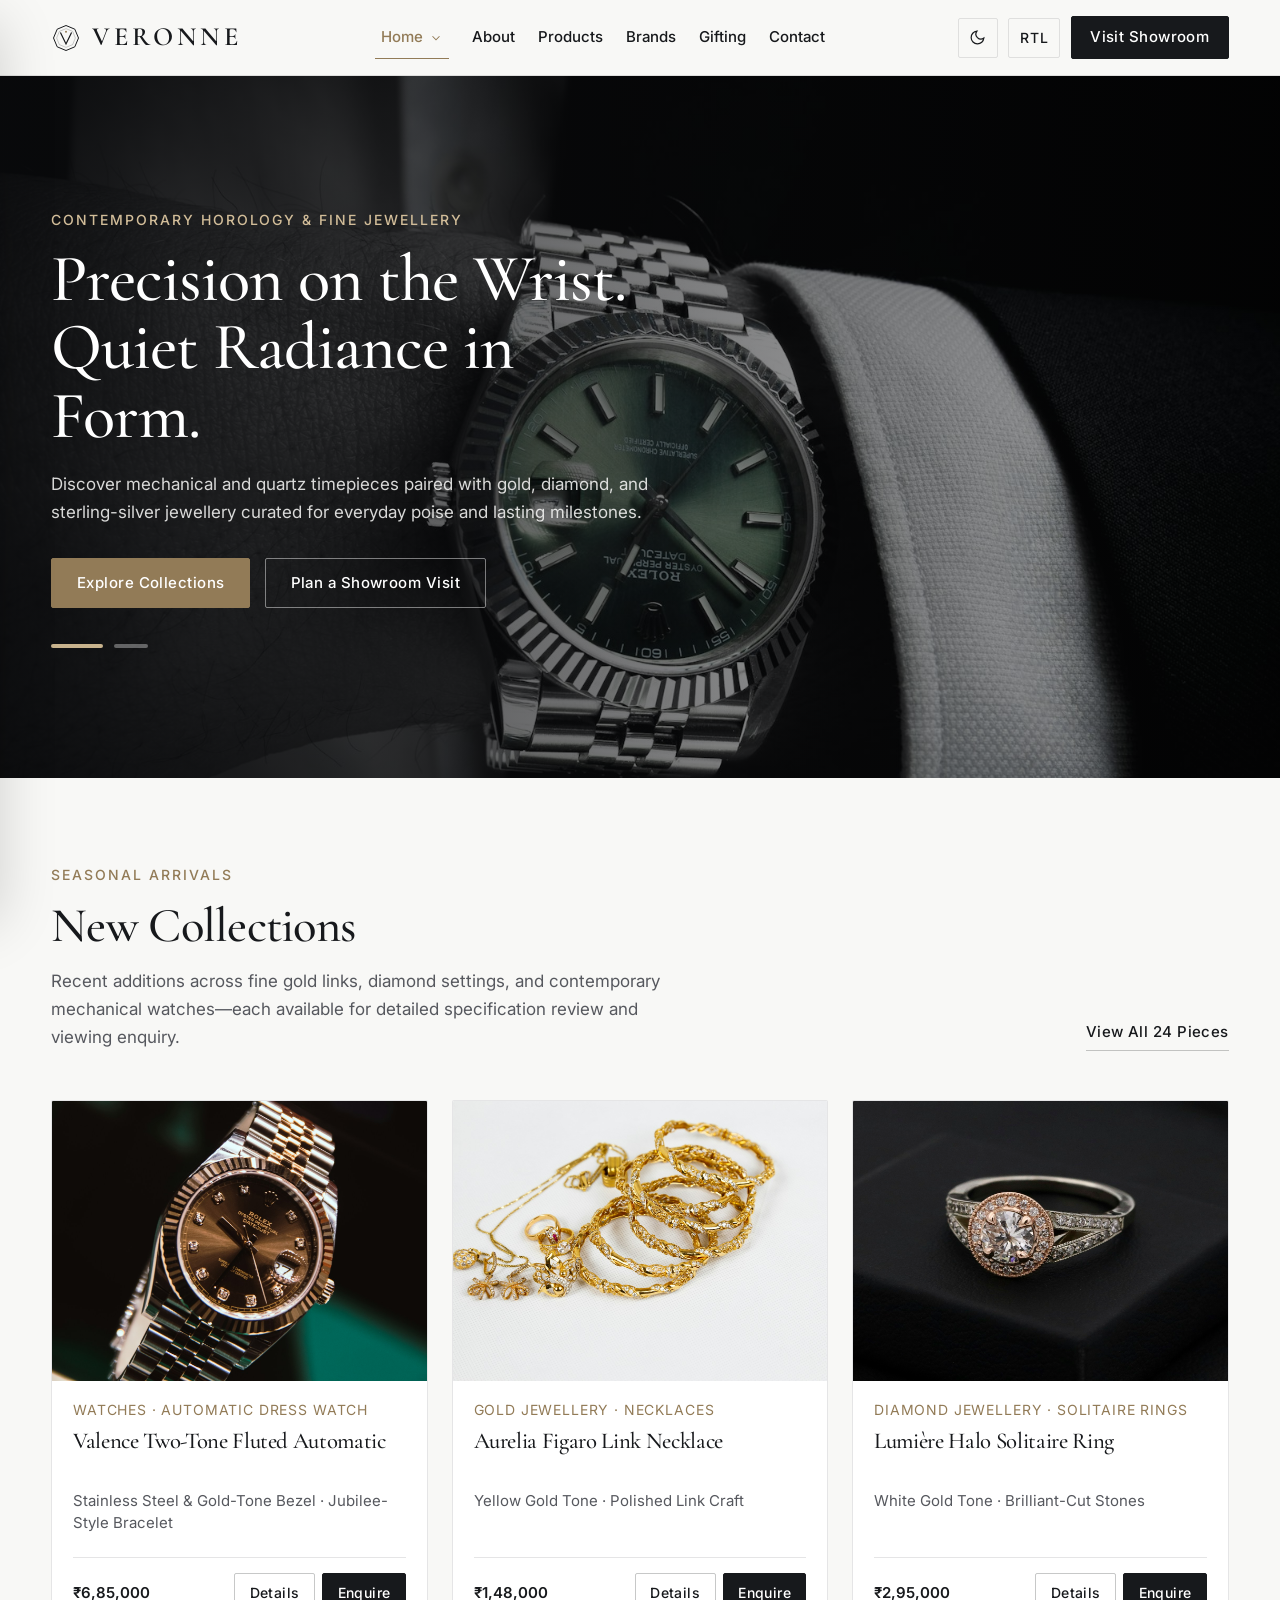
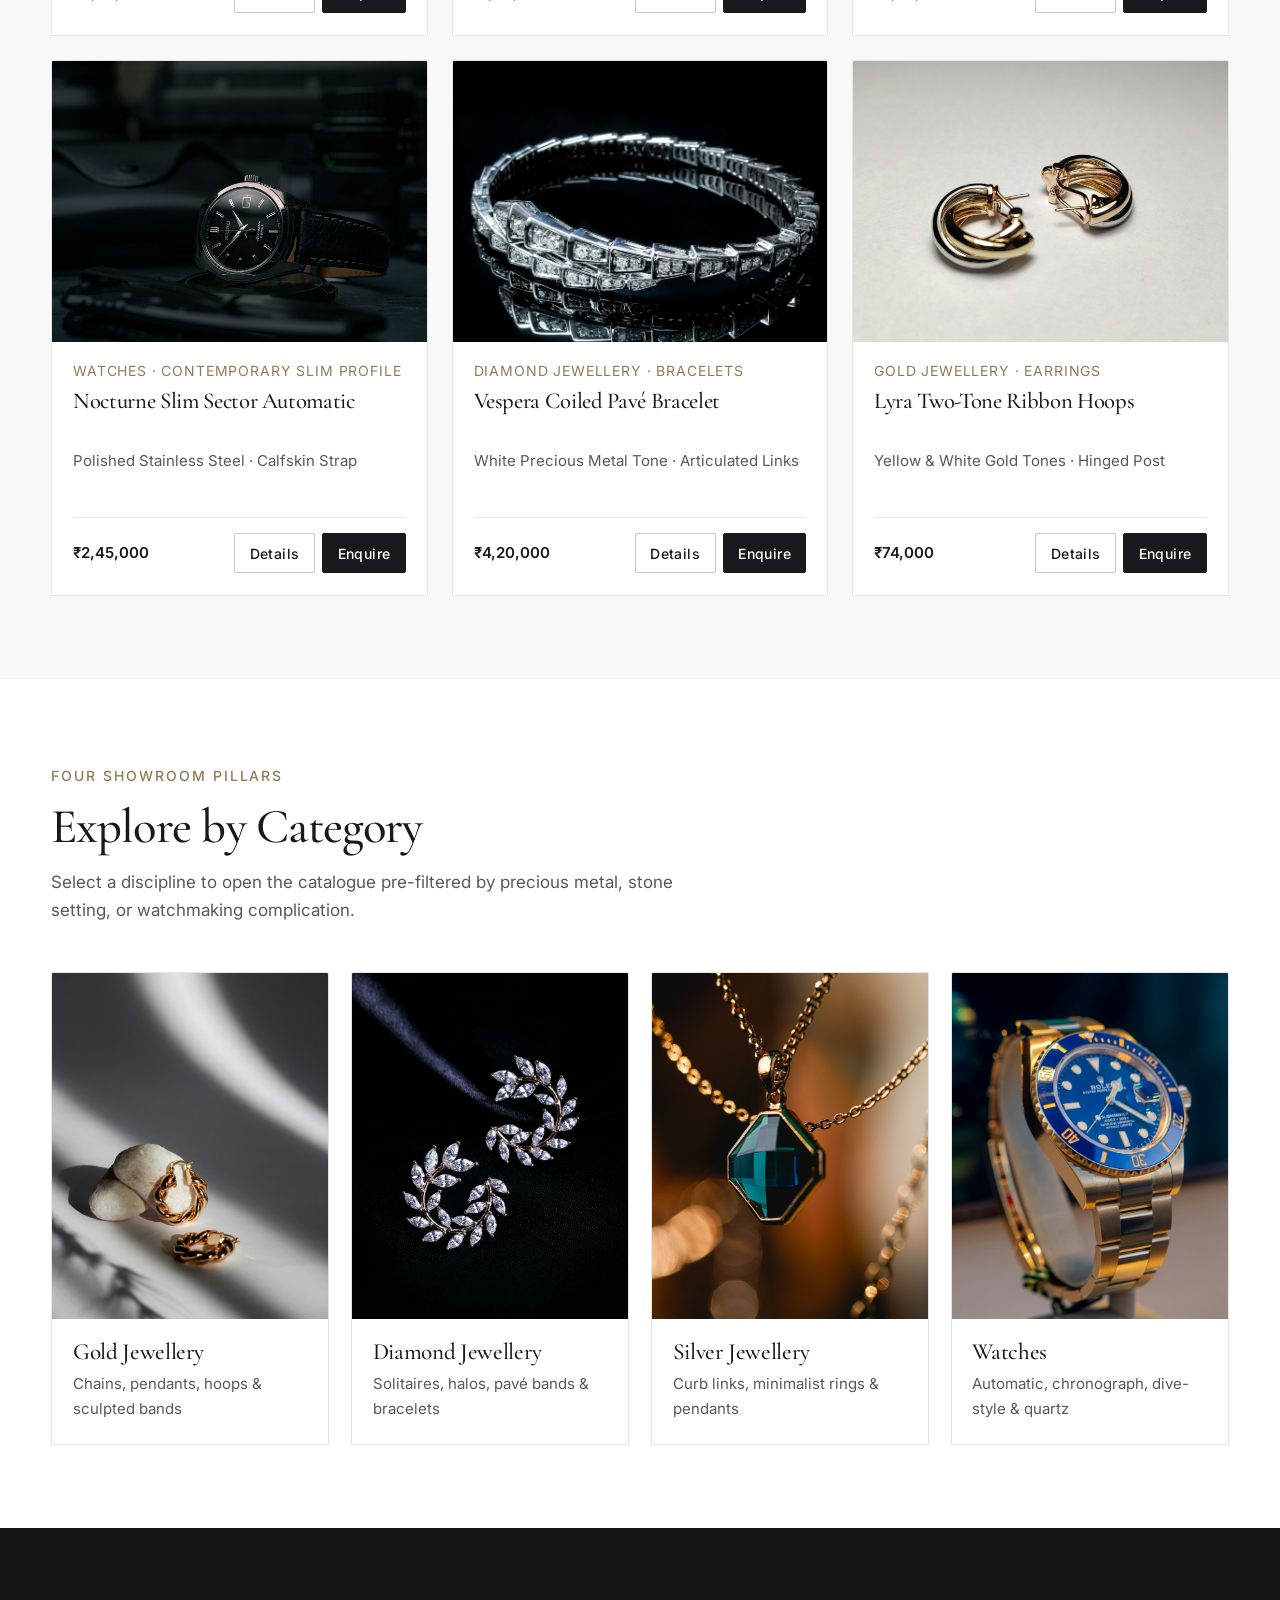
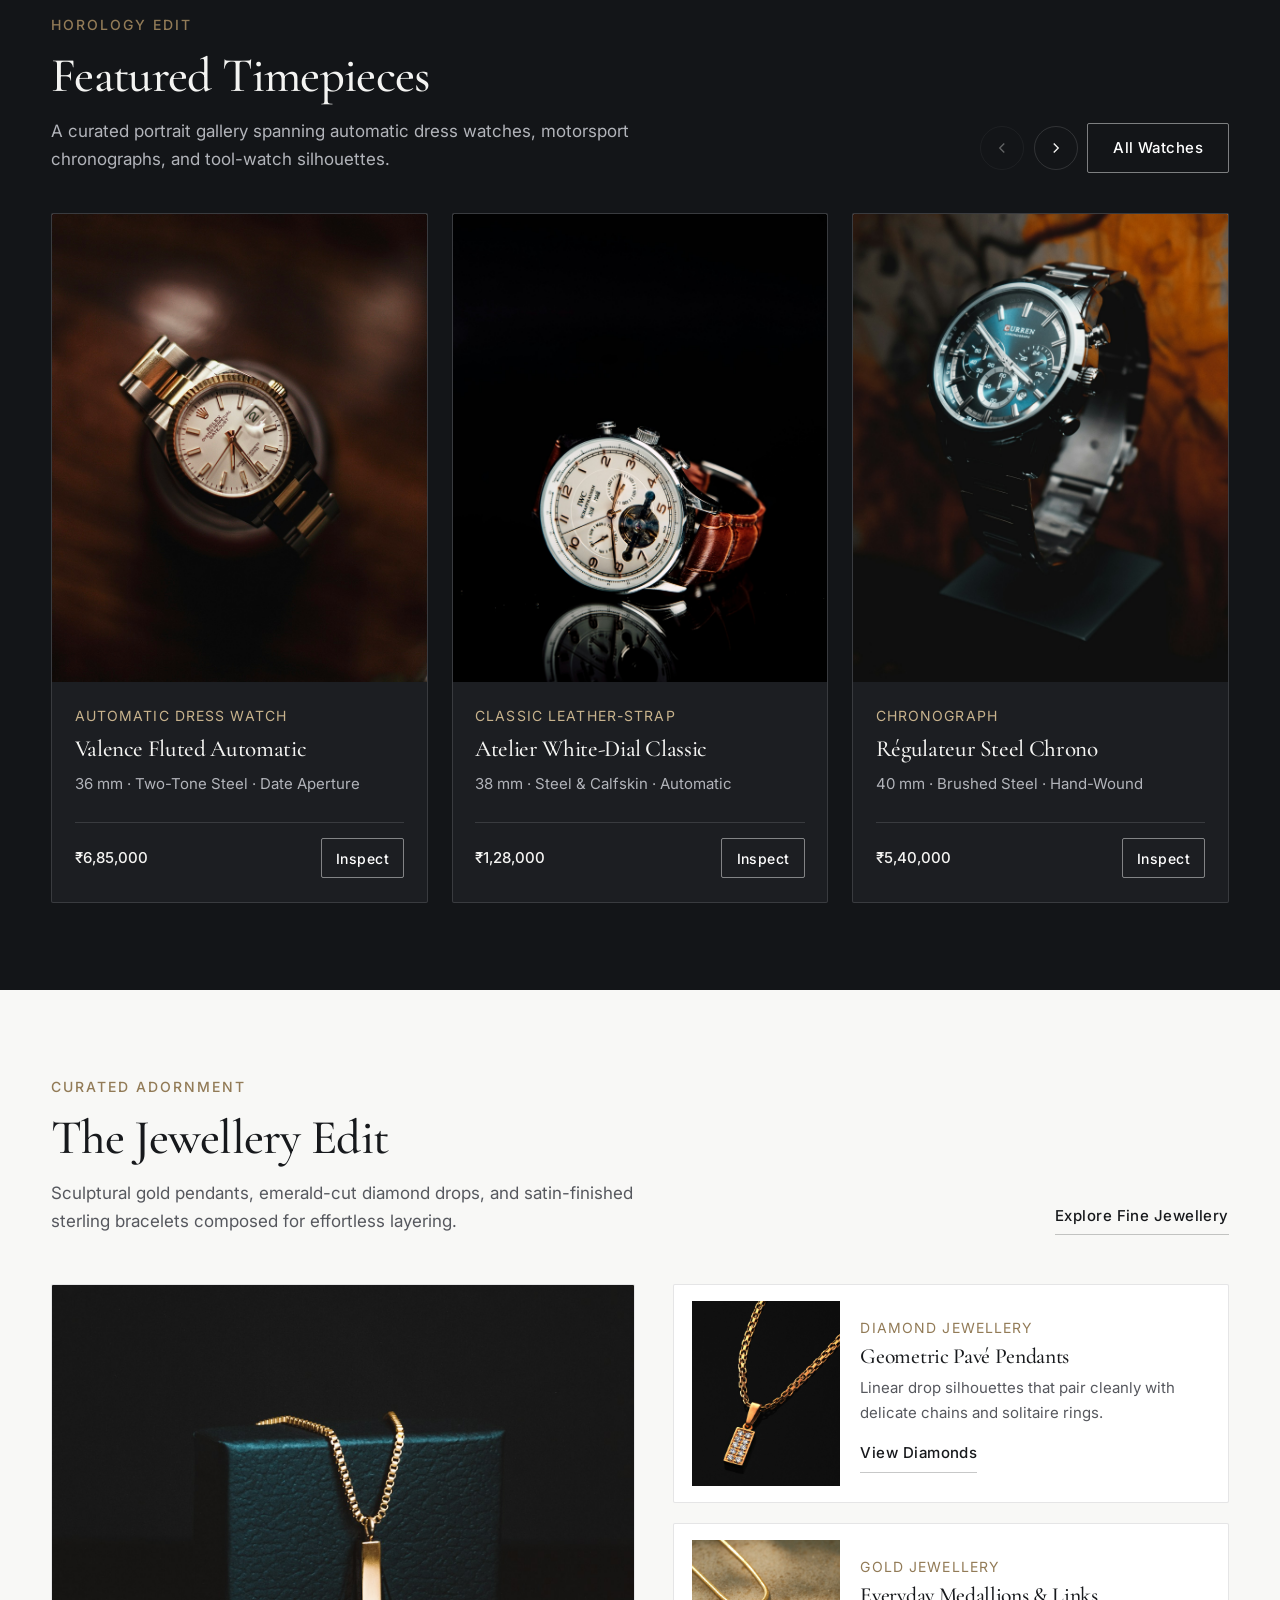
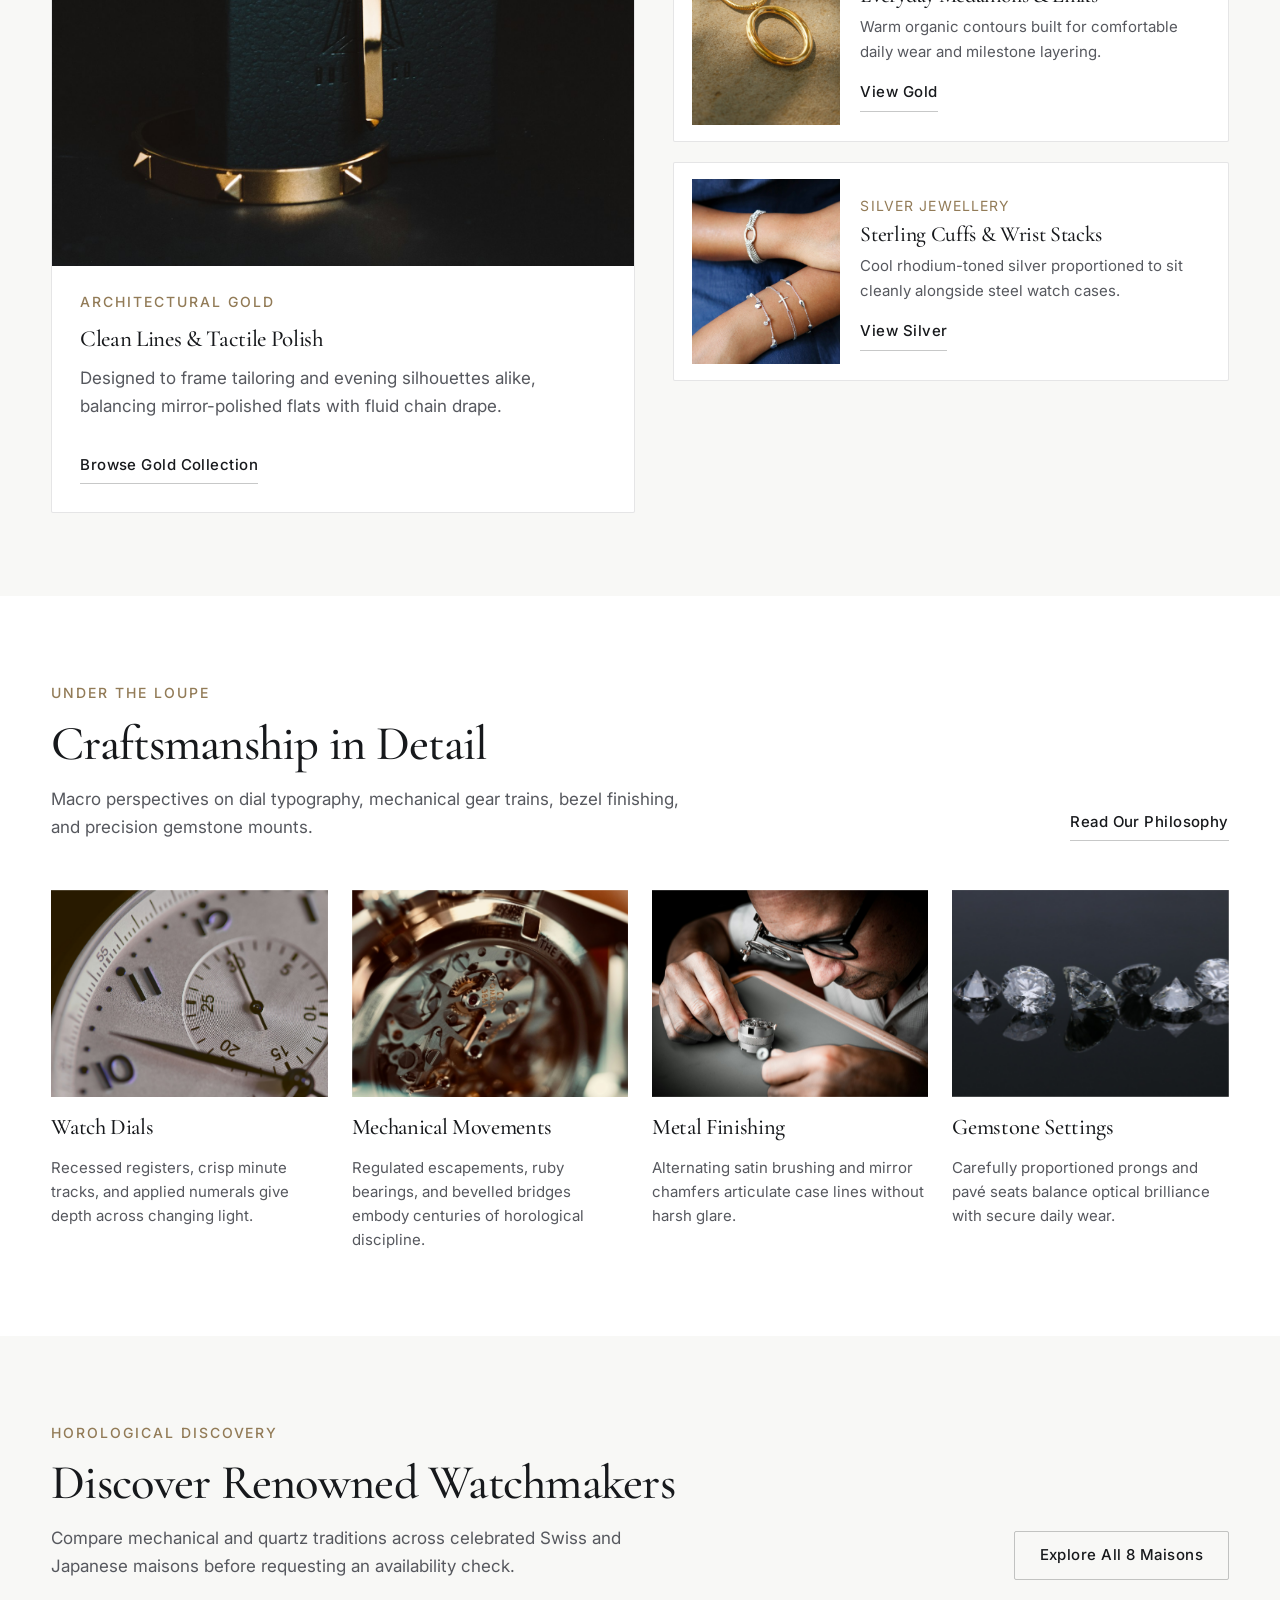
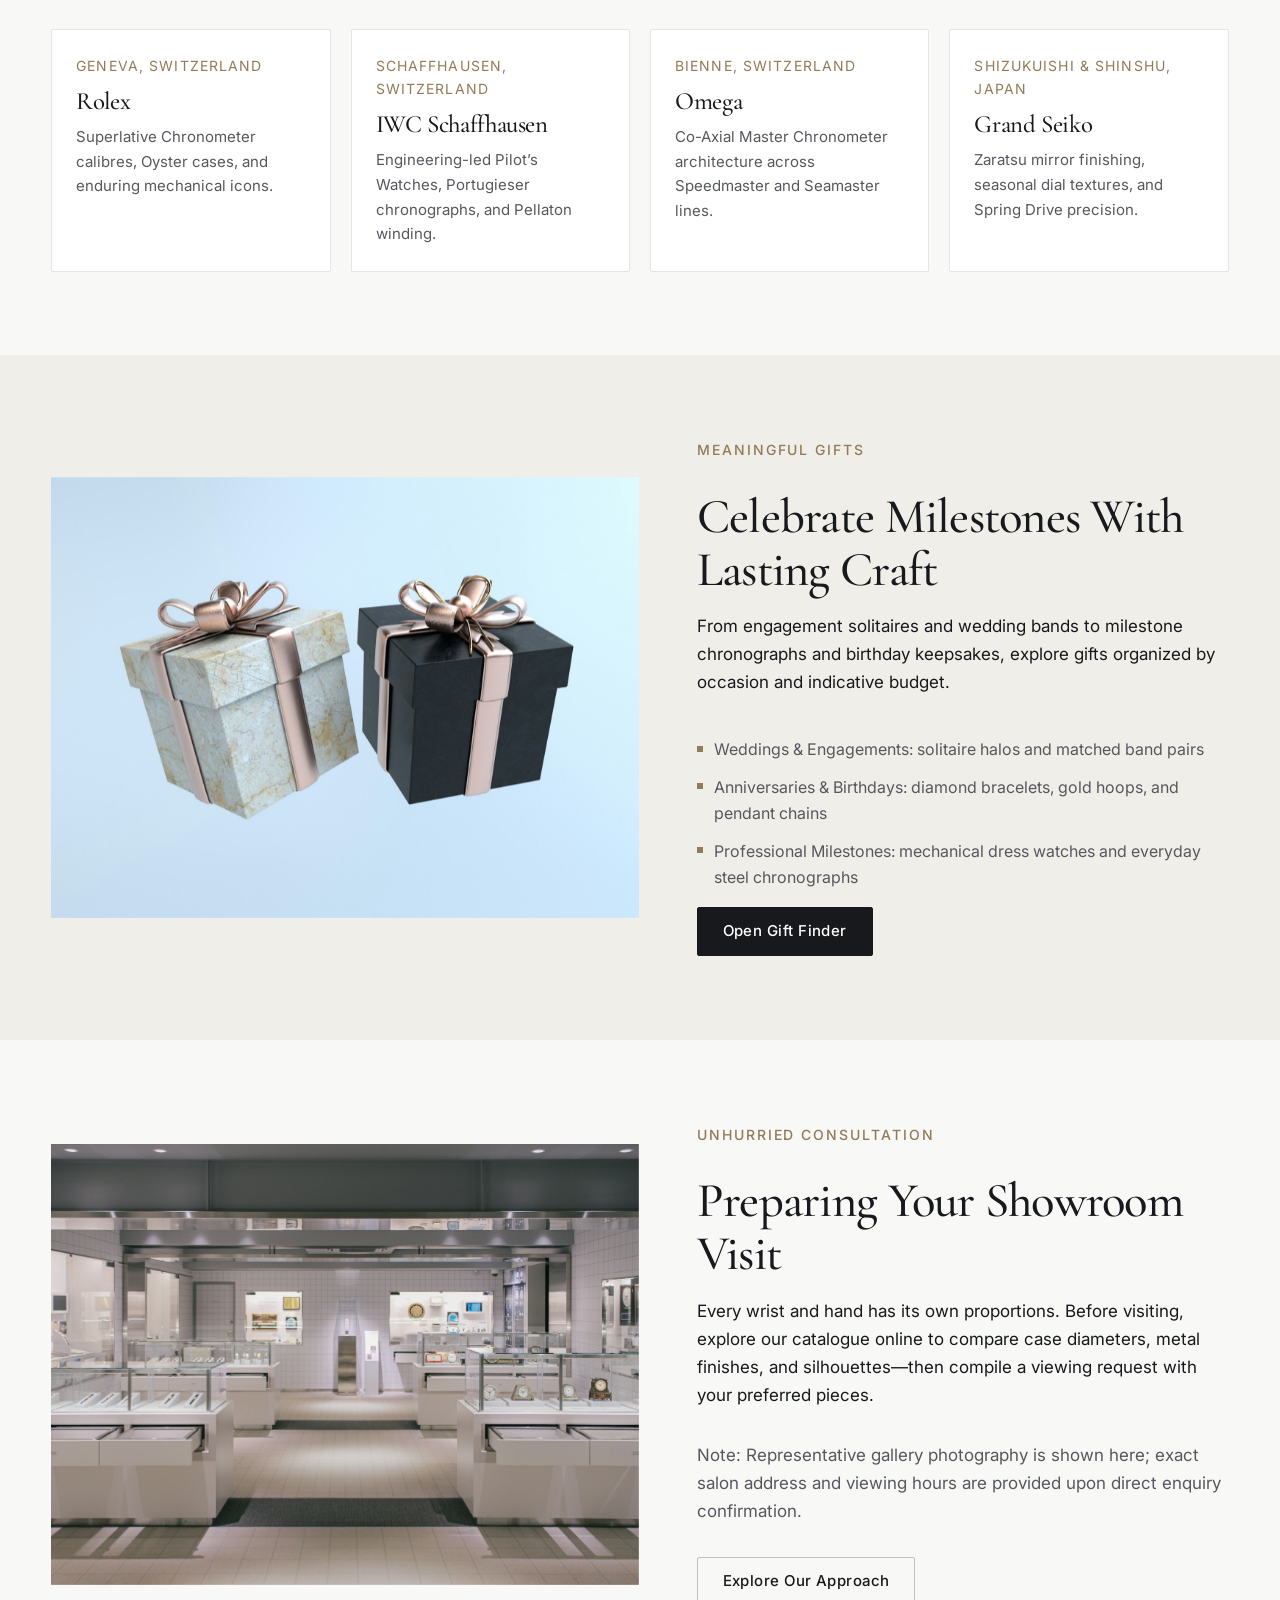
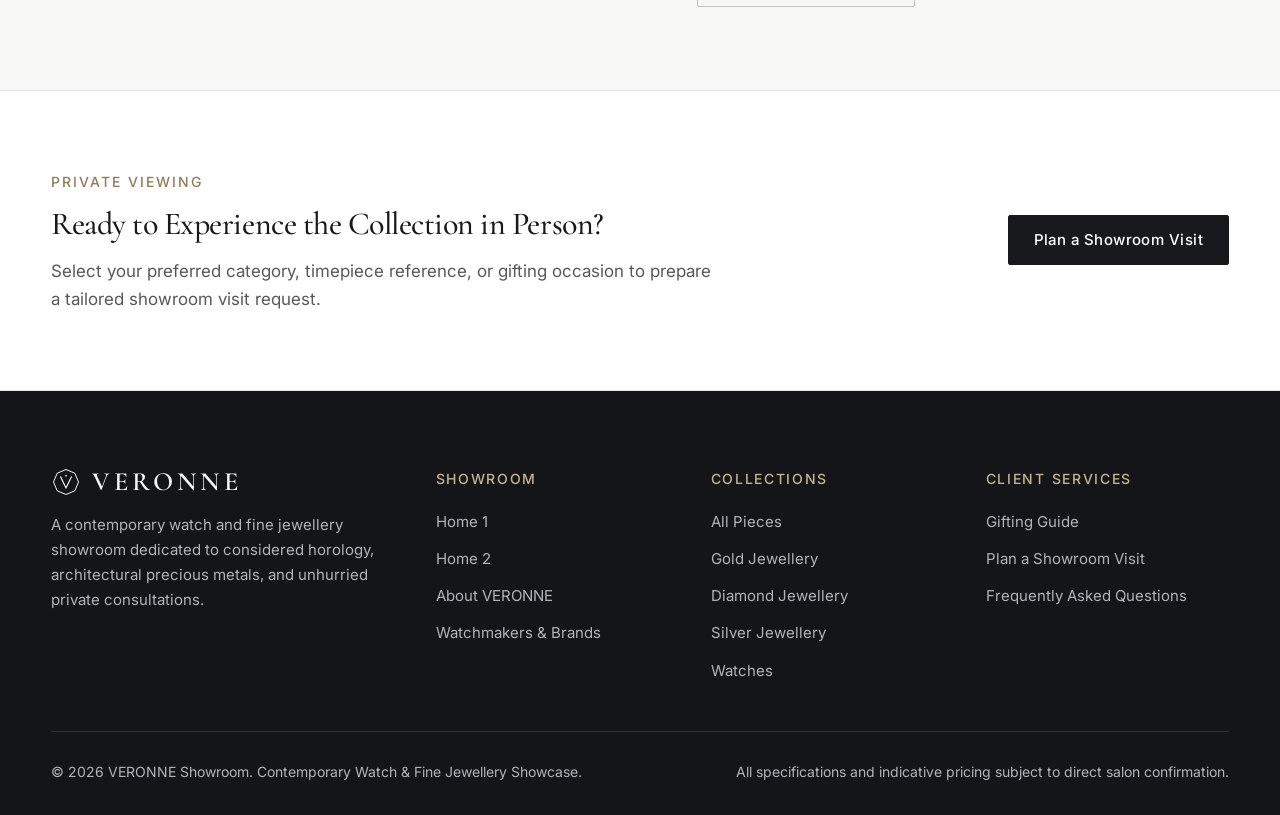
==== commit 597ce9cf: "Apply final visual polish, dropdown bounds, and tablet QA fixes" ====
--- a/index.html
+++ b/index.html
@@ -20,10 +20,10 @@
       } catch (e) {}
     })();
   </script>
-  <link rel="stylesheet" href="./assets/css/style.css?v=1.0">
-  <link rel="stylesheet" href="./assets/css/dark-mode.css?v=1.0">
-  <link rel="stylesheet" href="./assets/css/rtl.css?v=1.0">
-  <link rel="stylesheet" href="./assets/css/products.css?v=1.0">
+  <link rel="stylesheet" href="./assets/css/style.css?v=1.1">
+  <link rel="stylesheet" href="./assets/css/dark-mode.css?v=1.1">
+  <link rel="stylesheet" href="./assets/css/rtl.css?v=1.1">
+  <link rel="stylesheet" href="./assets/css/products.css?v=1.1">
 </head>
 <body>
   <header class="site-header">
@@ -45,14 +45,8 @@
             <svg class="nav-dropdown__chevron" viewBox="0 0 24 24" fill="none" stroke="currentColor" stroke-width="1.8" aria-hidden="true"><path d="M6 9l6 6 6-6"/></svg>
           </button>
           <div class="nav-dropdown__menu" role="menu">
-            <a class="nav-dropdown__item" href="./index.html" aria-current="page" role="menuitem">
-              <span class="nav-dropdown__title">Home 1 — Showroom Storefront</span>
-              <span class="nav-dropdown__meta">New collections, timepieces &amp; jewellery</span>
-            </a>
-            <a class="nav-dropdown__item" href="./pages/home2.html" role="menuitem">
-              <span class="nav-dropdown__title">Home 2 — Editorial Experience</span>
-              <span class="nav-dropdown__meta">The art of time &amp; adornment</span>
-            </a>
+            <a class="nav-dropdown__item" href="./index.html" aria-current="page" role="menuitem">Home 1</a>
+            <a class="nav-dropdown__item" href="./pages/home2.html" role="menuitem">Home 2</a>
           </div>
         </div>
         <a class="nav-link" href="./pages/about.html">About</a>
@@ -63,10 +57,9 @@
       </nav>
 
       <div class="header-actions">
-        <button type="button" class="utility-btn js-theme-toggle" aria-pressed="false" aria-label="Switch to dark mode">
+        <button type="button" class="utility-btn utility-btn--icon js-theme-toggle" aria-pressed="false" aria-label="Switch to dark mode">
           <svg class="icon-moon" viewBox="0 0 24 24" fill="none" stroke="currentColor" stroke-width="1.7" aria-hidden="true"><path d="M21 12.79A9 9 0 1 1 11.21 3a7 7 0 0 0 9.79 9.79z"/></svg>
           <svg class="icon-sun" viewBox="0 0 24 24" fill="none" stroke="currentColor" stroke-width="1.7" style="display:none;" aria-hidden="true"><circle cx="12" cy="12" r="4"/><path d="M12 2v2M12 20v2M4.93 4.93l1.41 1.41M17.66 17.66l1.41 1.41M2 12h2M20 12h2M6.34 17.66l-1.41 1.41M19.07 4.93l-1.41 1.41"/></svg>
-          <span class="js-theme-label">Dark</span>
         </button>
         <button type="button" class="utility-btn js-dir-toggle" aria-pressed="false" aria-label="Switch text direction to RTL">
           <span class="js-dir-label">RTL</span>
@@ -97,9 +90,9 @@
     </div>
     <div class="mobile-drawer__body">
       <nav class="mobile-nav-list" aria-label="Mobile Menu">
-        <span class="mobile-nav-group-label">Showroom Home</span>
-        <a class="mobile-nav-link" href="./index.html" aria-current="page">Home 1 — Storefront</a>
-        <a class="mobile-nav-link" href="./pages/home2.html">Home 2 — Editorial</a>
+        <span class="mobile-nav-group-label">Home</span>
+        <a class="mobile-nav-link" href="./index.html" aria-current="page">Home 1</a>
+        <a class="mobile-nav-link" href="./pages/home2.html">Home 2</a>
         <span class="mobile-nav-group-label">Explore</span>
         <a class="mobile-nav-link" href="./pages/about.html">About</a>
         <a class="mobile-nav-link" href="./pages/products.html">Products</a>
@@ -109,10 +102,9 @@
       </nav>
       <a class="btn btn--primary" href="./pages/contact.html">Visit Showroom</a>
       <div class="mobile-drawer__utilities">
-        <button type="button" class="utility-btn js-theme-toggle" aria-pressed="false">
+        <button type="button" class="utility-btn utility-btn--icon js-theme-toggle" aria-pressed="false">
           <svg class="icon-moon" viewBox="0 0 24 24" fill="none" stroke="currentColor" stroke-width="1.7" aria-hidden="true"><path d="M21 12.79A9 9 0 1 1 11.21 3a7 7 0 0 0 9.79 9.79z"/></svg>
           <svg class="icon-sun" viewBox="0 0 24 24" fill="none" stroke="currentColor" stroke-width="1.7" style="display:none;" aria-hidden="true"><circle cx="12" cy="12" r="4"/><path d="M12 2v2M12 20v2M4.93 4.93l1.41 1.41M17.66 17.66l1.41 1.41M2 12h2M20 12h2M6.34 17.66l-1.41 1.41M19.07 4.93l-1.41 1.41"/></svg>
-          <span class="js-theme-label">Dark</span>
         </button>
         <button type="button" class="utility-btn js-dir-toggle" aria-pressed="false">
           <span class="js-dir-label">RTL</span>
@@ -364,7 +356,7 @@
 
         <div class="jewellery-edit">
           <article class="jewellery-edit__lead hover-zoom" data-reveal>
-            <div class="media-frame ratio-4-5">
+            <div class="media-frame ratio-1-1">
               <img src="./assets/images/gold/gold-pendant-chain-2.jpg" alt="Architectural gold bar pendant and sculpted cuff resting against deep dark backdrop" width="1400" height="1750" loading="lazy">
             </div>
             <div class="jewellery-edit__lead-body">
@@ -559,10 +551,7 @@
             Select your preferred category, timepiece reference, or gifting occasion to prepare a tailored showroom visit request.
           </p>
         </div>
-        <div style="display:flex;flex-wrap:wrap;gap:0.85rem;">
-          <a class="btn btn--primary" href="./pages/contact.html">Plan a Showroom Visit</a>
-          <a class="btn btn--outline" href="./pages/home2.html">View Editorial Home 2</a>
-        </div>
+        <a class="btn btn--primary" href="./pages/contact.html">Plan a Showroom Visit</a>
       </div>
     </section>
   </main>
@@ -586,8 +575,8 @@
         <div>
           <h3 class="footer-col__title">Showroom</h3>
           <ul class="footer-links">
-            <li><a href="./index.html">Home 1 — Storefront</a></li>
-            <li><a href="./pages/home2.html">Home 2 — Editorial</a></li>
+            <li><a href="./index.html">Home 1</a></li>
+            <li><a href="./pages/home2.html">Home 2</a></li>
             <li><a href="./pages/about.html">About VERONNE</a></li>
             <li><a href="./pages/brands.html">Watchmakers &amp; Brands</a></li>
           </ul>
@@ -612,10 +601,6 @@
         </div>
       </div>
 
-      <div class="footer-wordmark-band" aria-hidden="true">
-        <div class="footer-wordmark-giant">VERONNE</div>
-      </div>
-
       <div class="footer-bottom">
         <span>&copy; 2026 VERONNE Showroom. Contemporary Watch &amp; Fine Jewellery Showcase.</span>
         <span>All specifications and indicative pricing subject to direct salon confirmation.</span>
@@ -627,10 +612,10 @@
     <svg viewBox="0 0 24 24" fill="none" stroke="currentColor" stroke-width="1.8" aria-hidden="true"><path d="M12 19V5M5 12l7-7 7 7"/></svg>
   </button>
 
-  <script src="./assets/js/site-config.js?v=1.0"></script>
-  <script src="./assets/js/products-data.js?v=1.0"></script>
-  <script src="./assets/js/main.js?v=1.0"></script>
-  <script src="./assets/js/product-details.js?v=1.0"></script>
+  <script src="./assets/js/site-config.js?v=1.1"></script>
+  <script src="./assets/js/products-data.js?v=1.1"></script>
+  <script src="./assets/js/main.js?v=1.1"></script>
+  <script src="./assets/js/product-details.js?v=1.1"></script>
   <script>
     document.addEventListener('DOMContentLoaded', function () {
       var target = document.getElementById('homeNewCollections');
--- a/assets/css/style.css
+++ b/assets/css/style.css
@@ -443,8 +443,8 @@
   position: absolute;
   top: calc(100% + 10px);
   inset-inline-start: 0;
-  min-width: 240px;
-  padding: 0.5rem;
+  min-width: 152px;
+  padding: 0.35rem;
   background-color: var(--bg-elevated);
   border: 1px solid var(--border-subtle);
   border-radius: var(--radius-sm);
@@ -465,28 +465,19 @@
 }
 
 .nav-dropdown__item {
-  display: flex;
-  flex-direction: column;
-  gap: 0.15rem;
-  padding: 0.65rem 0.85rem;
+  display: block;
+  padding: 0.55rem 0.85rem;
   border-radius: var(--radius-xs);
-  transition: background-color var(--t-fast) var(--ease-out);
+  font-size: 0.9375rem;
+  font-weight: 500;
+  color: var(--text-primary);
+  transition: background-color var(--t-fast) var(--ease-out), color var(--t-fast) var(--ease-out);
 }
 
 .nav-dropdown__item:hover,
 .nav-dropdown__item[aria-current="page"] {
   background-color: var(--accent-soft);
-}
-
-.nav-dropdown__title {
-  font-size: 0.9375rem;
-  font-weight: 500;
-  color: var(--text-primary);
-}
-
-.nav-dropdown__meta {
-  font-size: 0.875rem;
-  color: var(--text-secondary);
+  color: var(--accent);
 }
 
 /* Header Controls (Desktop) */
@@ -528,6 +519,11 @@
   height: 17px;
 }
 
+.utility-btn--icon {
+  width: 40px;
+  padding: 0;
+}
+
 .header-cta {
   min-height: 42px;
   padding: 0.5rem 1.15rem;
@@ -1006,9 +1002,9 @@
 /* Jewellery Edit — Asymmetric 2-Column Editorial Feature */
 .jewellery-edit {
   display: grid;
-  grid-template-columns: minmax(0, 1.15fr) minmax(0, 1fr);
-  gap: clamp(1.75rem, 3.5vw, 3.5rem);
-  align-items: stretch;
+  grid-template-columns: minmax(0, 1.05fr) minmax(0, 1fr);
+  gap: clamp(1.5rem, 3vw, 2.75rem);
+  align-items: start;
 }
 
 .jewellery-edit__lead {
@@ -1021,25 +1017,26 @@
 }
 
 .jewellery-edit__lead-body {
-  padding: 1.75rem;
-  display: flex;
-  flex-direction: column;
-  gap: 0.75rem;
+  padding: 1.5rem 1.75rem 1.75rem;
+  display: flex;
+  flex-direction: column;
+  gap: 0.7rem;
 }
 
 .jewellery-edit__stack {
   display: flex;
   flex-direction: column;
-  justify-content: space-between;
+  justify-content: flex-start;
   gap: 1.25rem;
 }
 
 .jewellery-row-card {
   display: grid;
-  grid-template-columns: 140px minmax(0, 1fr);
+  grid-template-columns: 148px minmax(0, 1fr);
   gap: 1.25rem;
   align-items: center;
-  padding: 0.95rem;
+  padding: 1rem 1.15rem;
+  min-height: 204px;
   background-color: var(--bg-surface);
   border: 1px solid var(--border-subtle);
   border-radius: var(--radius-xs);
@@ -1166,6 +1163,37 @@
   flex-shrink: 0;
 }
 
+/* Home 2 Compact Timepiece Guidance Blocks */
+.timepiece-guide {
+  width: 100%;
+  border-top: 1px solid var(--border-subtle);
+  margin-top: 0.25rem;
+}
+
+.timepiece-guide__item {
+  padding-block: 1rem;
+  border-bottom: 1px solid var(--border-subtle);
+  display: flex;
+  flex-direction: column;
+  gap: 0.3rem;
+}
+
+.timepiece-guide__title {
+  font-family: var(--font-display);
+  font-size: 1.32rem;
+  font-weight: 600;
+  line-height: 1.2;
+  color: var(--text-primary);
+  margin: 0;
+}
+
+.timepiece-guide__desc {
+  font-size: 0.9375rem;
+  line-height: 1.6;
+  color: var(--text-secondary);
+  margin: 0;
+}
+
 @media (max-width: 920px) {
   .split-feature {
     grid-template-columns: 1fr;
@@ -1341,7 +1369,7 @@
   gap: 0.55rem;
 }
 
-@media (max-width: 768px) {
+@media (max-width: 680px) {
   .editorial-diptych {
     grid-template-columns: 1fr;
   }
@@ -1353,7 +1381,7 @@
   gap: 1.5rem;
 }
 
-@media (max-width: 900px) {
+@media (max-width: 740px) {
   .occasion-band-grid {
     grid-template-columns: 1fr;
   }
@@ -1684,25 +1712,8 @@
   color: #FFFFFF;
 }
 
-.footer-wordmark-band {
-  padding-block: 2.25rem 1.75rem;
-  border-bottom: 1px solid var(--border-on-dark);
-  overflow: hidden;
-}
-
-.footer-wordmark-giant {
-  font-family: var(--font-display);
-  font-size: clamp(2.8rem, 11vw, 8.75rem);
-  font-weight: 500;
-  letter-spacing: 0.18em;
-  line-height: 0.95;
-  color: rgba(244, 244, 242, 0.14);
-  user-select: none;
-  text-align: center;
-}
-
 .footer-bottom {
-  padding-top: 1.5rem;
+  padding-top: 1.75rem;
   display: flex;
   flex-wrap: wrap;
   align-items: center;
--- a/assets/css/products.css
+++ b/assets/css/products.css
@@ -79,21 +79,29 @@
 
 .product-card__meta {
   font-size: 0.875rem;
+  line-height: 1.35;
   letter-spacing: 0.06em;
   text-transform: uppercase;
   color: var(--accent);
+}
+
+.product-grid--4 .product-card__meta {
+  min-height: calc(1.35em * 2);
 }
 
 .product-card__title {
   font-family: var(--font-display);
   font-size: 1.42rem;
   font-weight: 500;
-  line-height: 1.2;
+  line-height: 1.22;
+  min-height: calc(1.22em * 2);
   margin: 0;
 }
 
 .product-card__material {
   font-size: 0.9375rem;
+  line-height: 1.45;
+  min-height: calc(1.45em * 2);
   color: var(--text-secondary);
 }
 
@@ -103,6 +111,14 @@
   line-height: 1.55;
   margin-top: 0.2rem;
   margin-bottom: 0.4rem;
+}
+
+@media (max-width: 580px) {
+  .product-grid--4 .product-card__meta,
+  .product-card__title,
+  .product-card__material {
+    min-height: 0;
+  }
 }
 
 .product-card__footer {
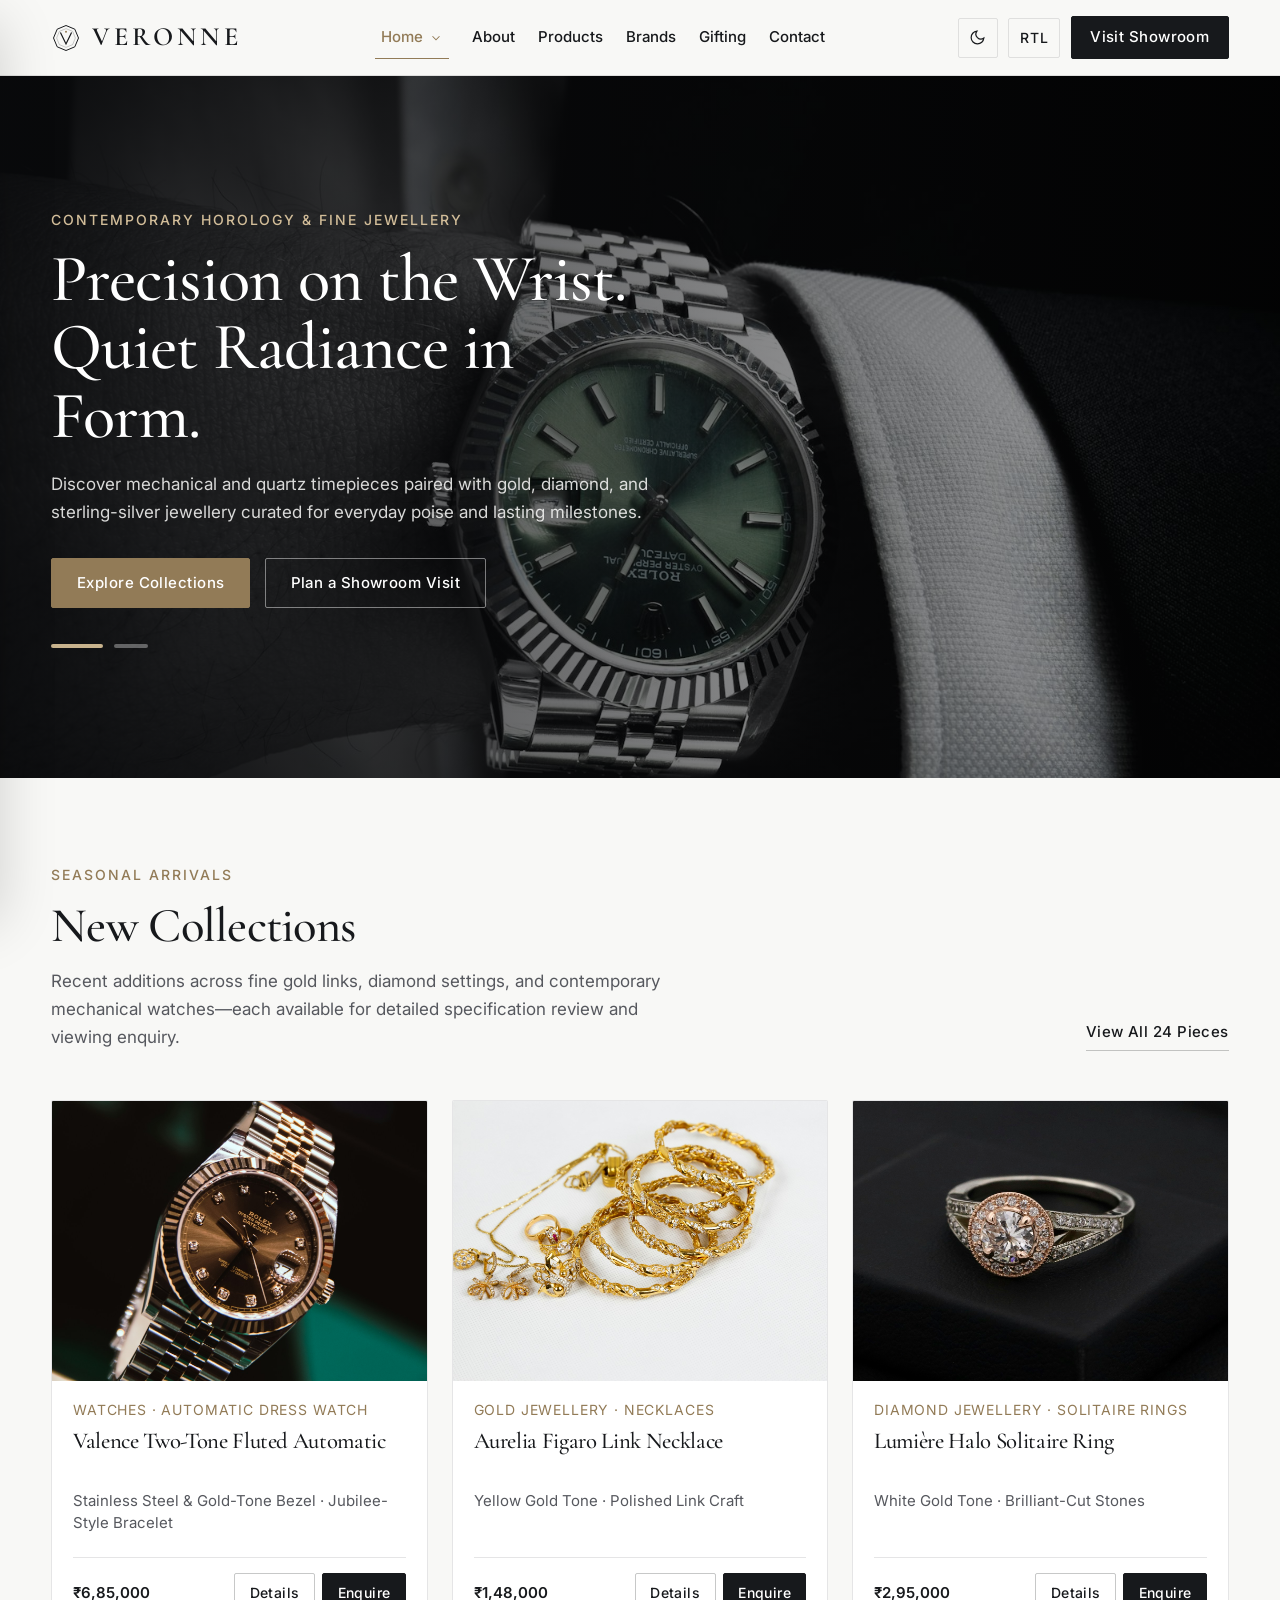
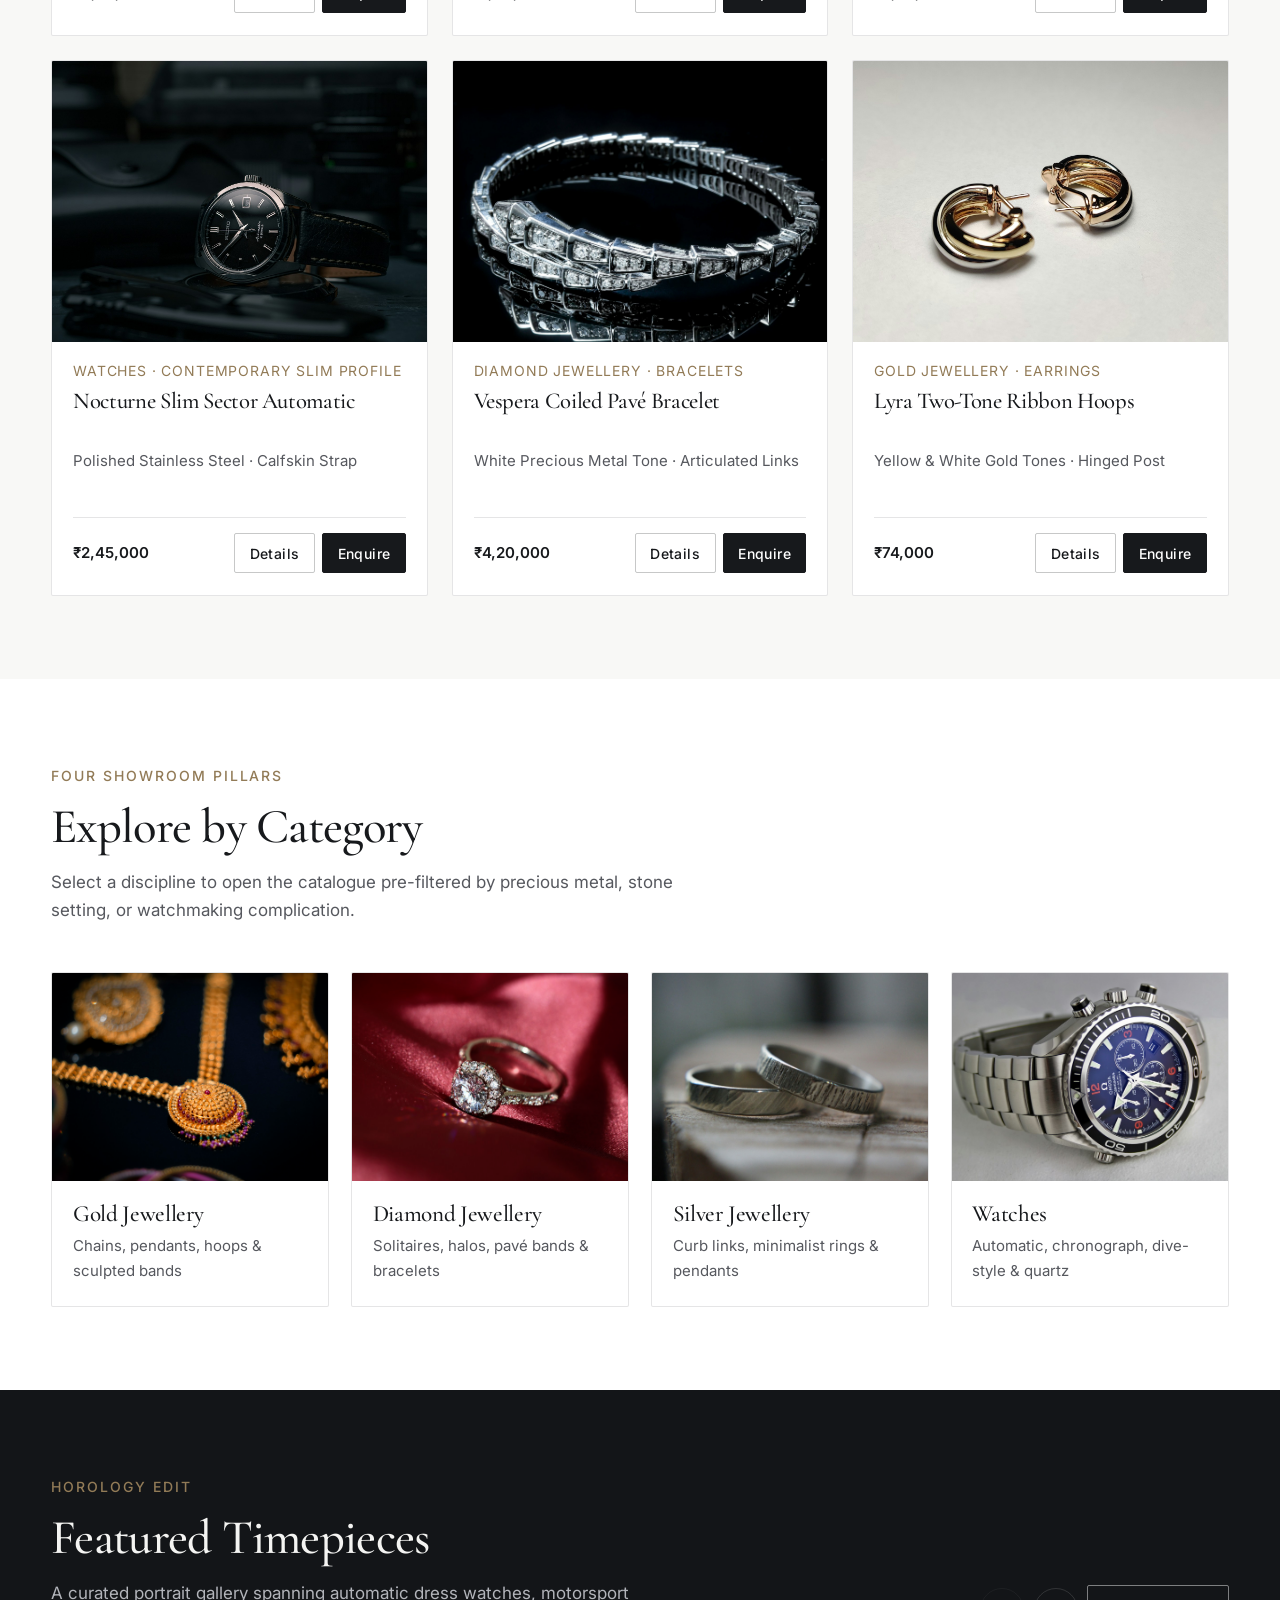
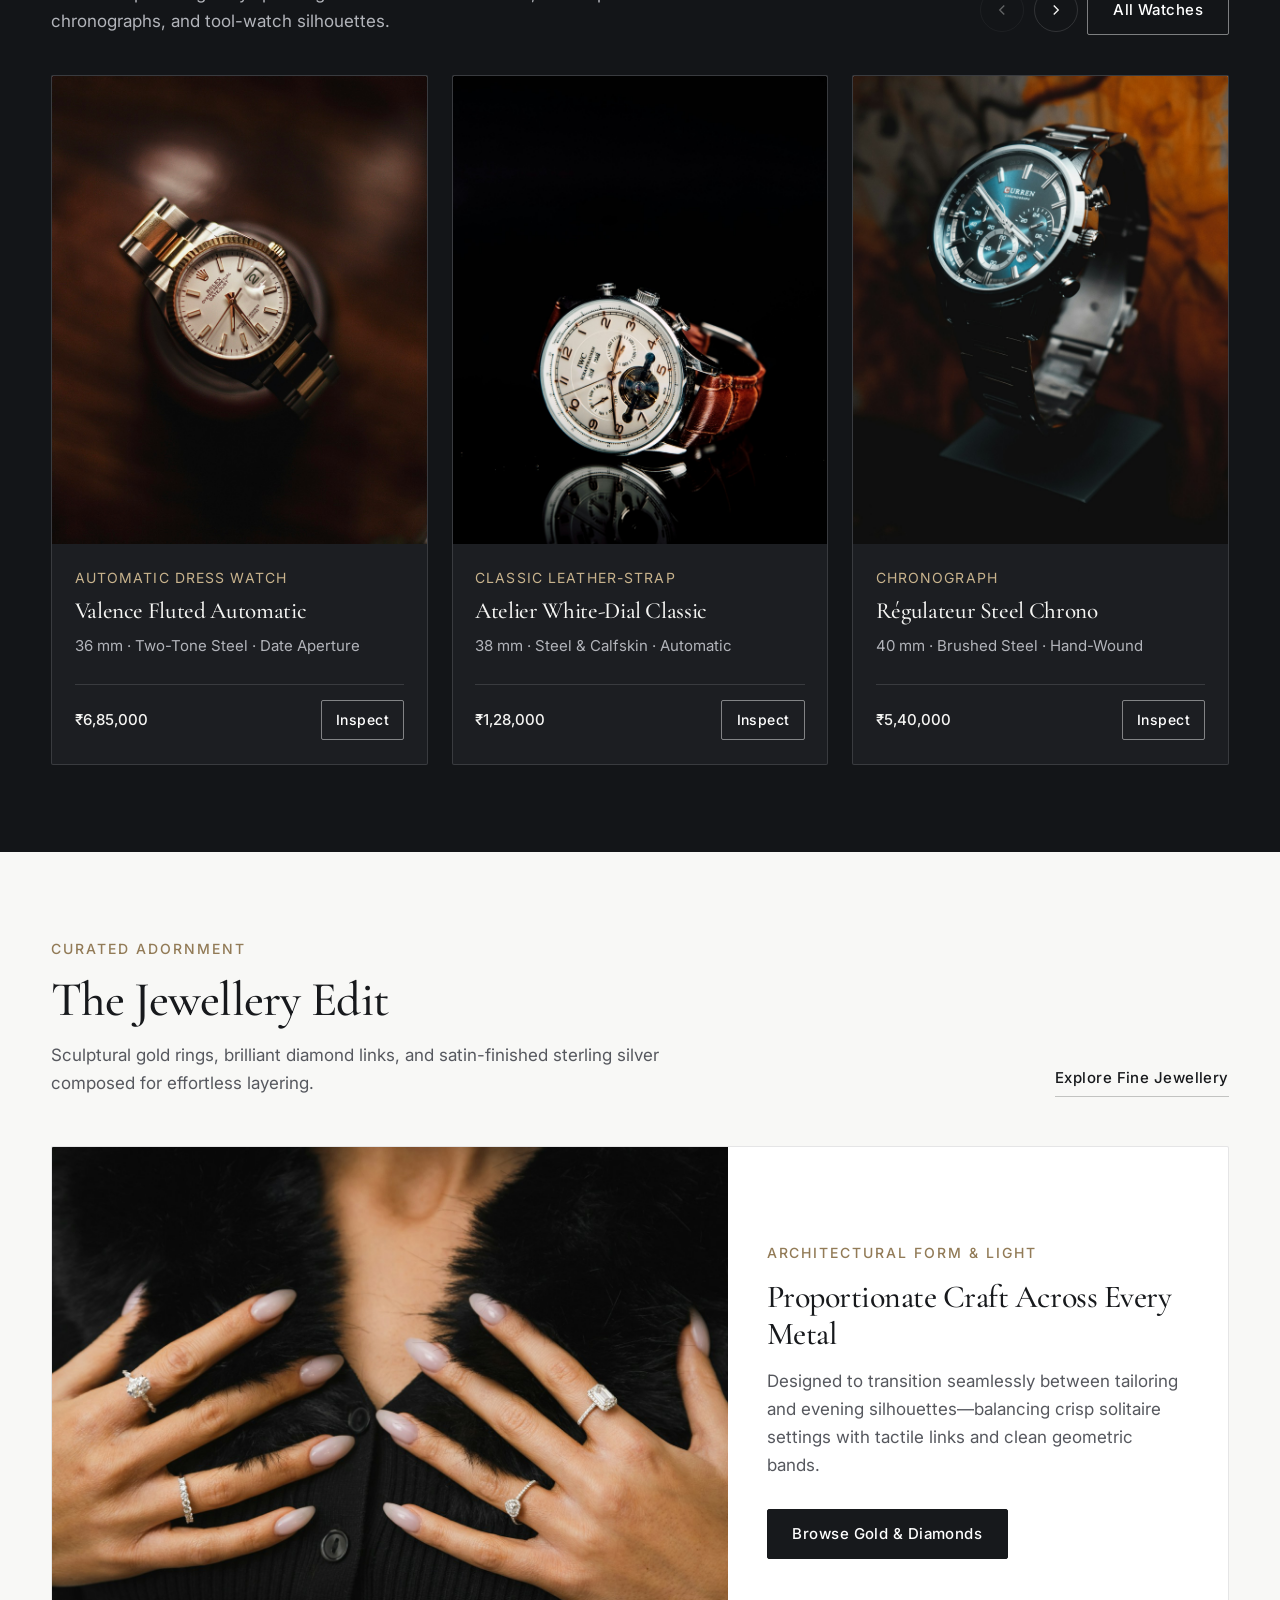
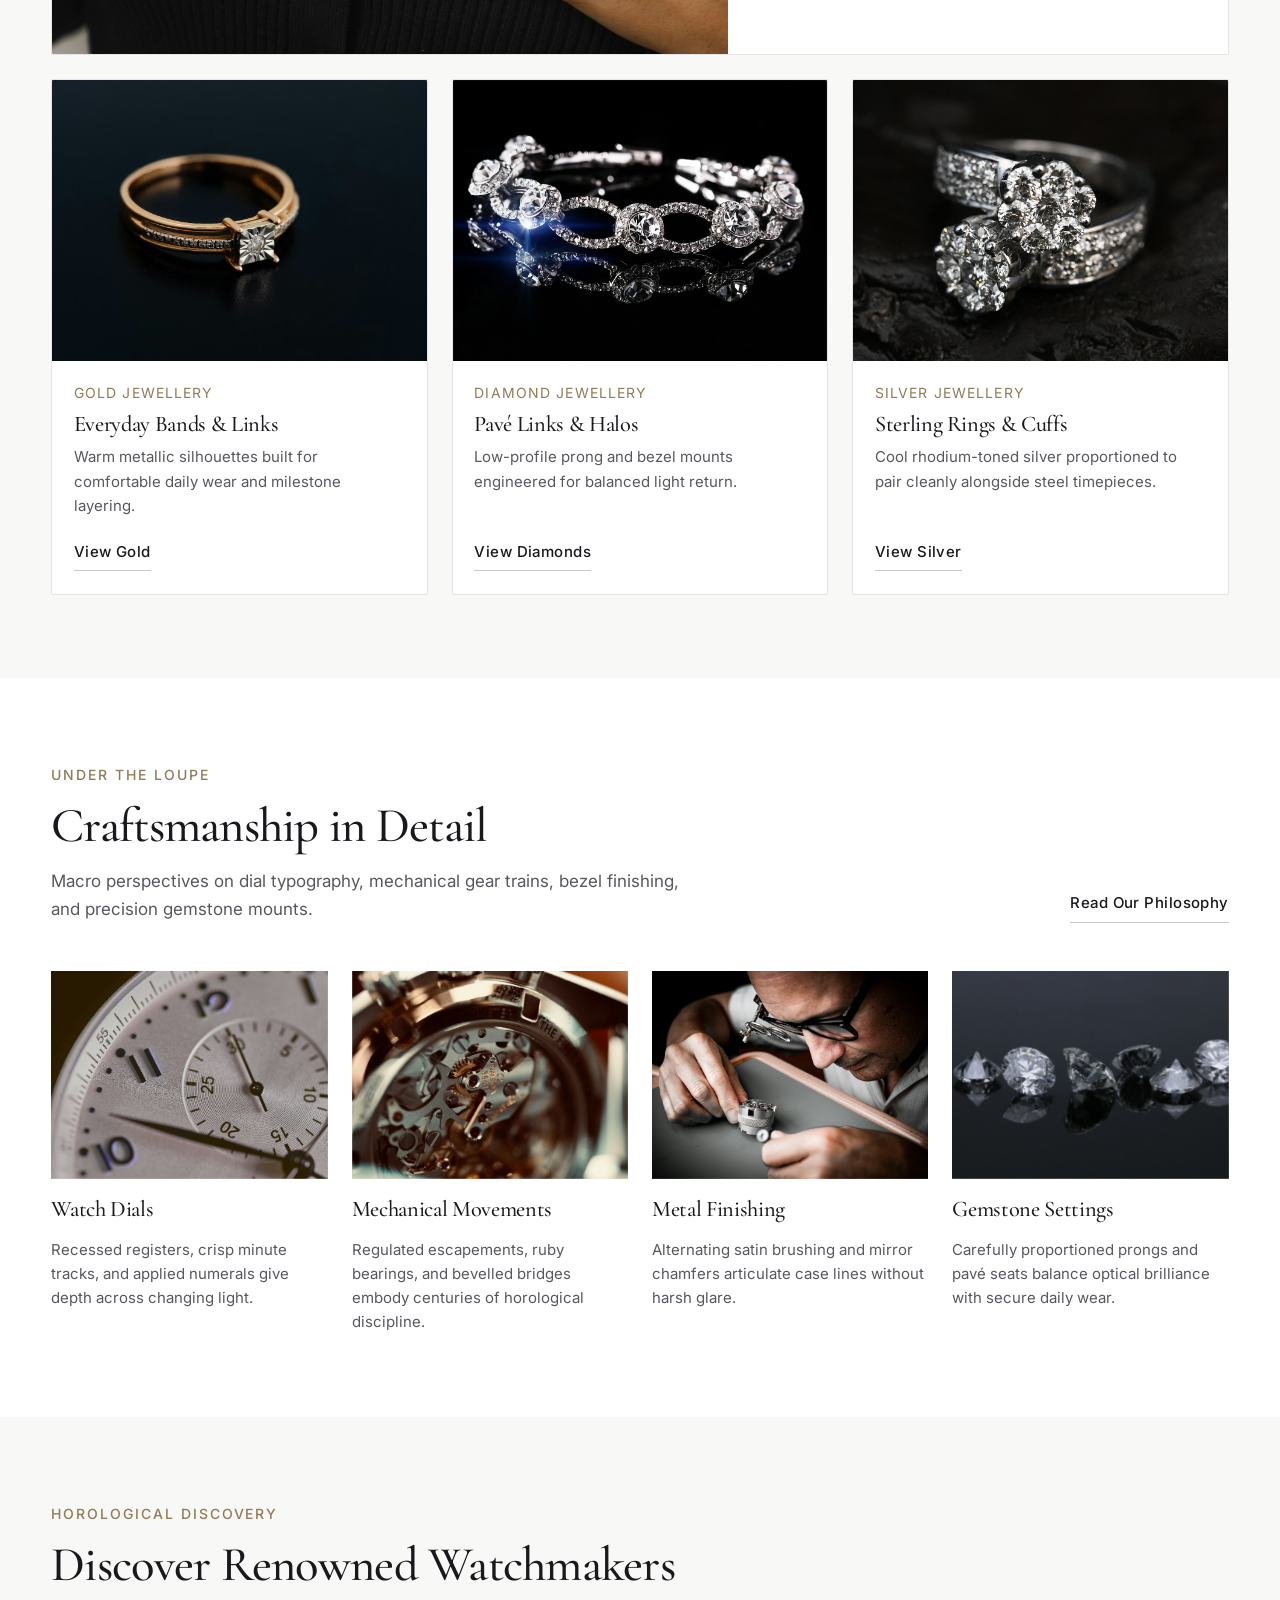
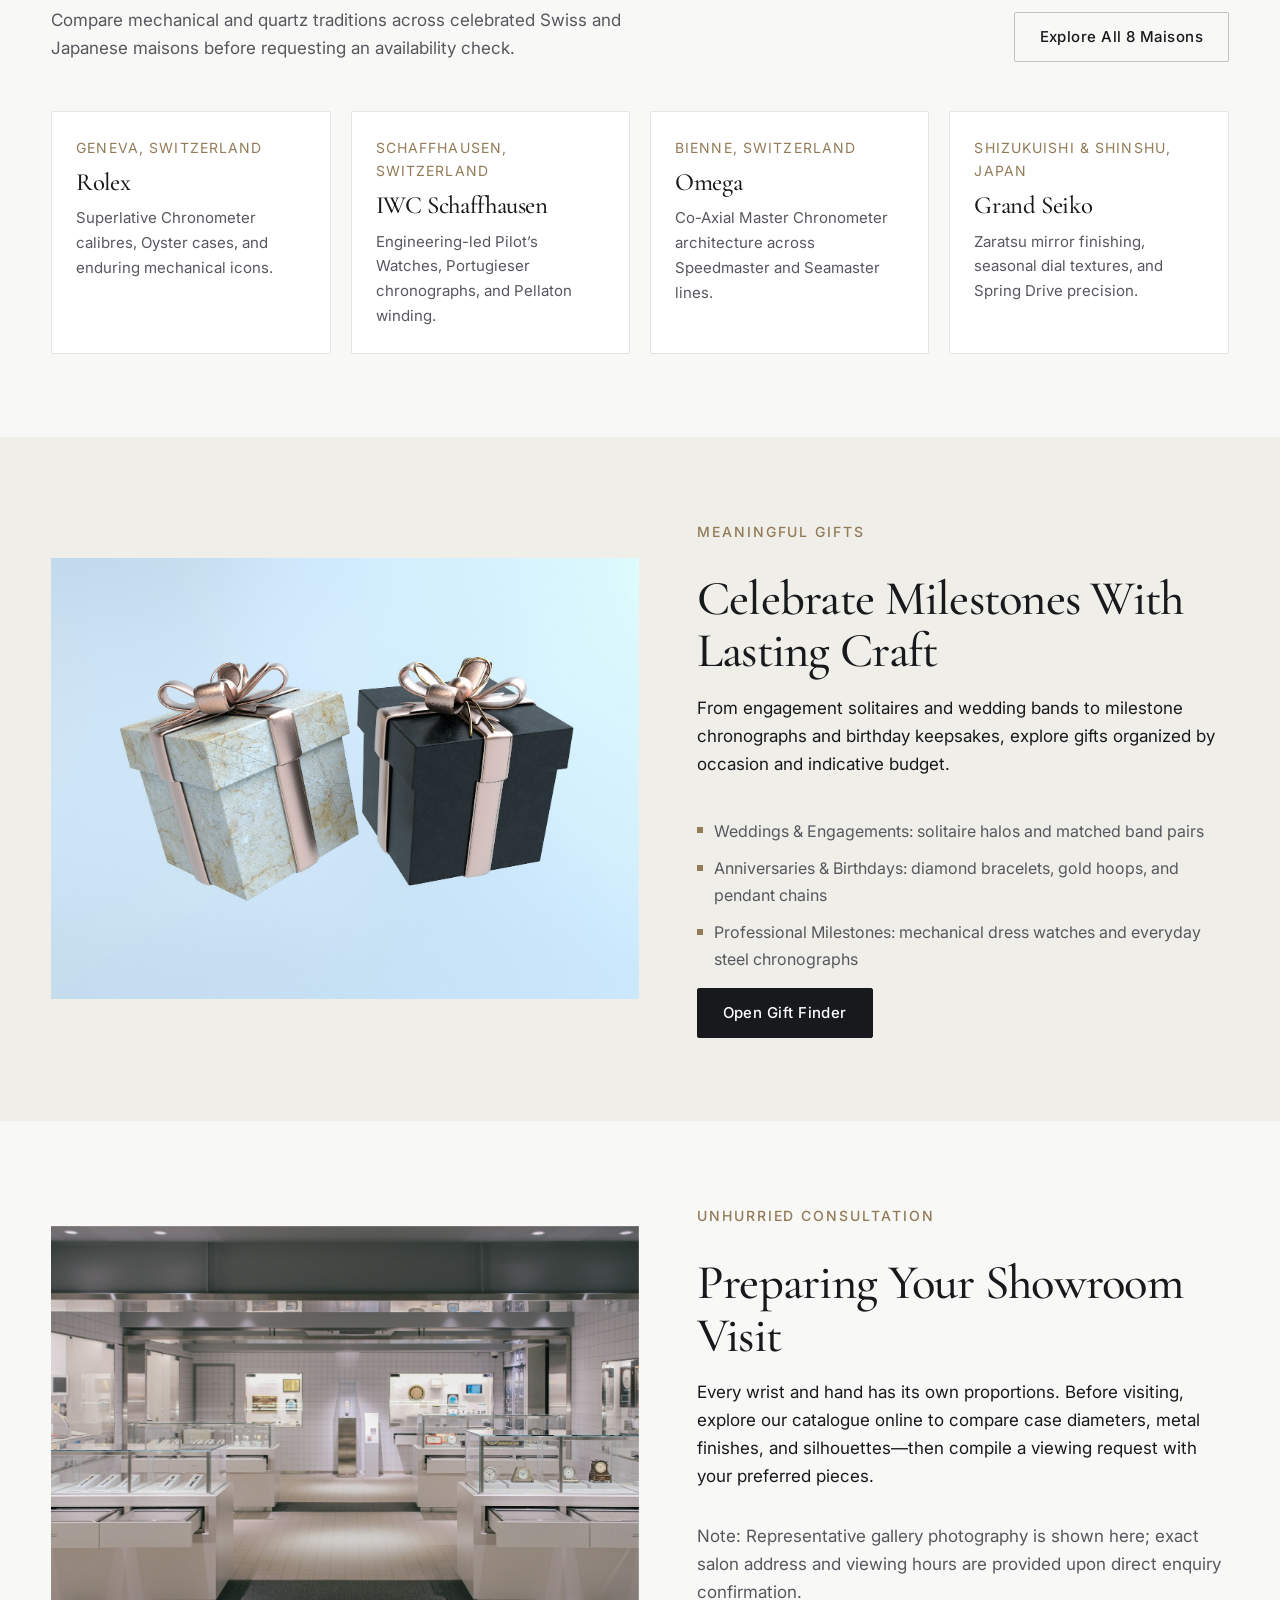
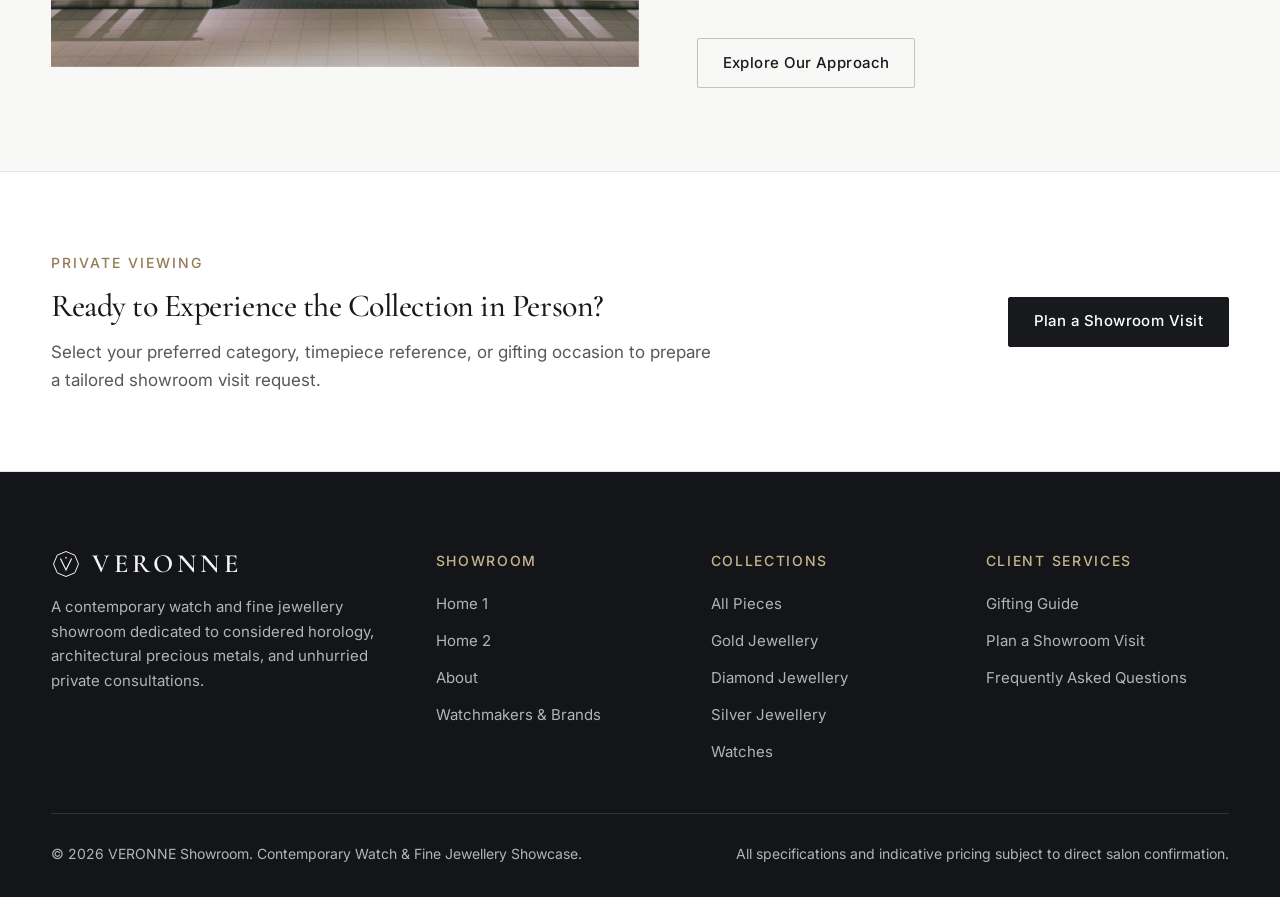
==== commit 801e8169: "Redesign Curated Adornment, enforce unique lower-height images, simplify footer About link" ====
--- a/index.html
+++ b/index.html
@@ -20,10 +20,10 @@
       } catch (e) {}
     })();
   </script>
-  <link rel="stylesheet" href="./assets/css/style.css?v=1.1">
-  <link rel="stylesheet" href="./assets/css/dark-mode.css?v=1.1">
-  <link rel="stylesheet" href="./assets/css/rtl.css?v=1.1">
-  <link rel="stylesheet" href="./assets/css/products.css?v=1.1">
+  <link rel="stylesheet" href="./assets/css/style.css?v=1.2">
+  <link rel="stylesheet" href="./assets/css/dark-mode.css?v=1.2">
+  <link rel="stylesheet" href="./assets/css/rtl.css?v=1.2">
+  <link rel="stylesheet" href="./assets/css/products.css?v=1.2">
 </head>
 <body>
   <header class="site-header">
@@ -119,13 +119,13 @@
       <div class="hero-showroom__slides" aria-hidden="true">
         <div class="hero-showroom__slide is-active">
           <picture>
-            <source media="(max-width: 680px)" srcset="./assets/images/watches/watch-dark-dial.jpg">
+            <source media="(max-width: 680px)" srcset="./assets/images/watches/watch-stand-blue.jpg">
             <img src="./assets/images/lifestyle/hero-wrist-editorial.jpg" alt="Fluted bezel mechanical wristwatch worn at the cuff in crisp monochrome lighting" width="1600" height="1067">
           </picture>
         </div>
         <div class="hero-showroom__slide">
           <picture>
-            <source media="(max-width: 680px)" srcset="./assets/images/diamonds/diamond-emerald-pendant.jpg">
+            <source media="(max-width: 680px)" srcset="./assets/images/diamonds/diamond-earrings-dark.jpg">
             <img src="./assets/images/lifestyle/editorial-diamond-neck.jpg" alt="Fine diamond solitaire pendant and pavé ring styled in natural light" width="1600" height="1200">
           </picture>
         </div>
@@ -182,8 +182,8 @@
 
         <div class="category-grid">
           <a class="category-tile hover-zoom" href="./pages/products.html?category=gold" data-reveal>
-            <div class="media-frame ratio-4-5">
-              <img src="./assets/images/gold/gold-hoop-earrings.jpg" alt="Sculpted gold twisted hoop earrings resting on pale stone" width="1600" height="2400" loading="lazy">
+            <div class="media-frame ratio-4-3">
+              <img src="./assets/images/gold/uniq-photo-1601121141418-c1caa10a2a0b.jpg" alt="Intricate gold necklace and artisanal jewellery details" width="1400" height="934" loading="lazy">
             </div>
             <div class="category-tile__body">
               <h3 class="category-tile__title">Gold Jewellery</h3>
@@ -192,8 +192,8 @@
           </a>
 
           <a class="category-tile hover-zoom" href="./pages/products.html?category=diamonds" data-reveal>
-            <div class="media-frame ratio-4-5">
-              <img src="./assets/images/diamonds/diamond-earrings-dark.jpg" alt="Cluster diamond earrings illuminated against dark studio backdrop" width="1600" height="2000" loading="lazy">
+            <div class="media-frame ratio-4-3">
+              <img src="./assets/images/diamonds/uniq-photo-1613945407943-59cd755fd69e.jpg" alt="Brilliant halo diamond solitaire ring resting on crimson silk" width="1400" height="933" loading="lazy">
             </div>
             <div class="category-tile__body">
               <h3 class="category-tile__title">Diamond Jewellery</h3>
@@ -202,8 +202,8 @@
           </a>
 
           <a class="category-tile hover-zoom" href="./pages/products.html?category=silver" data-reveal>
-            <div class="media-frame ratio-4-5">
-              <img src="./assets/images/silver/silver-gem-pendant.jpg" alt="Sterling silver gemstone pendant suspended on fine chain" width="1600" height="2400" loading="lazy">
+            <div class="media-frame ratio-4-3">
+              <img src="./assets/images/silver/uniq-photo-1620968867360-5cda83d2bffd.jpg" alt="Brushed sterling silver bands arranged on natural wood" width="1400" height="933" loading="lazy">
             </div>
             <div class="category-tile__body">
               <h3 class="category-tile__title">Silver Jewellery</h3>
@@ -212,8 +212,8 @@
           </a>
 
           <a class="category-tile hover-zoom" href="./pages/products.html?category=watches" data-reveal>
-            <div class="media-frame ratio-4-5">
-              <img src="./assets/images/watches/watch-stand-blue.jpg" alt="Blue and gold-tone automatic watch presented on showroom stand" width="1600" height="2400" loading="lazy">
+            <div class="media-frame ratio-4-3">
+              <img src="./assets/images/watches/uniq-photo-1523170335258-f5ed11844a49.jpg" alt="Stainless-steel mechanical diver chronograph wristwatch" width="1400" height="923" loading="lazy">
             </div>
             <div class="category-tile__body">
               <h3 class="category-tile__title">Watches</h3>
@@ -340,7 +340,7 @@
       </div>
     </section>
 
-    <!-- 5. The Jewellery Edit (Asymmetric Editorial Feature) -->
+    <!-- 5. The Jewellery Edit (Redesigned Editorial Band + 3-Column Trio) -->
     <section class="section">
       <div class="container">
         <div class="section-head">
@@ -348,64 +348,62 @@
             <span class="eyebrow">Curated Adornment</span>
             <h2 class="display-lg">The Jewellery Edit</h2>
             <p class="lead">
-              Sculptural gold pendants, emerald-cut diamond drops, and satin-finished sterling bracelets composed for effortless layering.
+              Sculptural gold rings, brilliant diamond links, and satin-finished sterling silver composed for effortless layering.
             </p>
           </div>
           <a class="text-link" href="./pages/products.html?category=diamonds">Explore Fine Jewellery</a>
         </div>
 
-        <div class="jewellery-edit">
-          <article class="jewellery-edit__lead hover-zoom" data-reveal>
-            <div class="media-frame ratio-1-1">
-              <img src="./assets/images/gold/gold-pendant-chain-2.jpg" alt="Architectural gold bar pendant and sculpted cuff resting against deep dark backdrop" width="1400" height="1750" loading="lazy">
-            </div>
-            <div class="jewellery-edit__lead-body">
-              <span class="eyebrow" style="margin-bottom:0;">Architectural Gold</span>
-              <h3 class="display-sm">Clean Lines &amp; Tactile Polish</h3>
-              <p style="color:var(--text-secondary);">
-                Designed to frame tailoring and evening silhouettes alike, balancing mirror-polished flats with fluid chain drape.
-              </p>
-              <a class="text-link" href="./pages/products.html?category=gold" style="align-self:flex-start;">Browse Gold Collection</a>
-            </div>
-          </article>
-
-          <div class="jewellery-edit__stack">
-            <article class="jewellery-row-card" data-reveal>
-              <div class="media-frame ratio-4-5">
-                <img src="./assets/images/diamonds/diamond-emerald-pendant.jpg" alt="Rectangular diamond-set gold pendant suspended on dark background" width="1600" height="2400" loading="lazy">
-              </div>
-              <div>
-                <span class="jewellery-row-card__meta">Diamond Jewellery</span>
-                <h3 class="jewellery-row-card__title">Geometric Pavé Pendants</h3>
-                <p class="jewellery-row-card__desc">Linear drop silhouettes that pair cleanly with delicate chains and solitaire rings.</p>
-                <a class="text-link" href="./pages/products.html?category=diamonds">View Diamonds</a>
-              </div>
-            </article>
-
-            <article class="jewellery-row-card" data-reveal>
-              <div class="media-frame ratio-4-5">
-                <img src="./assets/images/gold/gold-oval-pendant.jpg" alt="Sculpted oval gold pendant resting on warm textured backdrop" width="1600" height="2400" loading="lazy">
-              </div>
-              <div>
-                <span class="jewellery-row-card__meta">Gold Jewellery</span>
-                <h3 class="jewellery-row-card__title">Everyday Medallions &amp; Links</h3>
-                <p class="jewellery-row-card__desc">Warm organic contours built for comfortable daily wear and milestone layering.</p>
-                <a class="text-link" href="./pages/products.html?category=gold">View Gold</a>
-              </div>
-            </article>
-
-            <article class="jewellery-row-card" data-reveal>
-              <div class="media-frame ratio-4-5">
-                <img src="./assets/images/silver/silver-cuff-wrist.jpg" alt="Layered sterling silver cuff and fine chain bracelets worn on wrist" width="1600" height="2844" loading="lazy">
-              </div>
-              <div>
-                <span class="jewellery-row-card__meta">Silver Jewellery</span>
-                <h3 class="jewellery-row-card__title">Sterling Cuffs &amp; Wrist Stacks</h3>
-                <p class="jewellery-row-card__desc">Cool rhodium-toned silver proportioned to sit cleanly alongside steel watch cases.</p>
-                <a class="text-link" href="./pages/products.html?category=silver">View Silver</a>
-              </div>
-            </article>
-          </div>
+        <article class="jewellery-feature-band" data-reveal>
+          <div class="media-frame ratio-4-3">
+            <img src="./assets/images/diamonds/uniq-photo-1762505464529-1a37df13674f.jpg" alt="Hands styled with radiant diamond rings against dark velvet" width="1400" height="1050" loading="lazy">
+          </div>
+          <div class="jewellery-feature-band__copy">
+            <span class="eyebrow" style="margin-bottom:0;">Architectural Form &amp; Light</span>
+            <h3 class="display-md">Proportionate Craft Across Every Metal</h3>
+            <p style="color:var(--text-secondary);">
+              Designed to transition seamlessly between tailoring and evening silhouettes—balancing crisp solitaire settings with tactile links and clean geometric bands.
+            </p>
+            <a class="btn btn--primary" href="./pages/products.html?category=gold">Browse Gold &amp; Diamonds</a>
+          </div>
+        </article>
+
+        <div class="jewellery-trio">
+          <article class="jewellery-trio-card hover-zoom" data-reveal>
+            <div class="media-frame ratio-4-3">
+              <img src="./assets/images/gold/uniq-photo-1713950920412-97799efdf870.jpg" alt="Minimalist gold solitaire ring resting on dark stone" width="1400" height="927" loading="lazy">
+            </div>
+            <div class="jewellery-trio-card__body">
+              <span class="jewellery-trio-card__meta">Gold Jewellery</span>
+              <h3 class="jewellery-trio-card__title">Everyday Bands &amp; Links</h3>
+              <p class="jewellery-trio-card__desc">Warm metallic silhouettes built for comfortable daily wear and milestone layering.</p>
+              <a class="text-link" href="./pages/products.html?category=gold">View Gold</a>
+            </div>
+          </article>
+
+          <article class="jewellery-trio-card hover-zoom" data-reveal>
+            <div class="media-frame ratio-4-3">
+              <img src="./assets/images/diamonds/uniq-photo-1573408301185-9146fe634ad0.jpg" alt="Faceted diamond link bracelet illuminated on dark studio glass" width="1400" height="929" loading="lazy">
+            </div>
+            <div class="jewellery-trio-card__body">
+              <span class="jewellery-trio-card__meta">Diamond Jewellery</span>
+              <h3 class="jewellery-trio-card__title">Pavé Links &amp; Halos</h3>
+              <p class="jewellery-trio-card__desc">Low-profile prong and bezel mounts engineered for balanced light return.</p>
+              <a class="text-link" href="./pages/products.html?category=diamonds">View Diamonds</a>
+            </div>
+          </article>
+
+          <article class="jewellery-trio-card hover-zoom" data-reveal>
+            <div class="media-frame ratio-4-3">
+              <img src="./assets/images/silver/uniq-photo-1583937443566-6fe1a1c6e400.jpg" alt="Sterling silver cluster ring resting on dark textured slate" width="1400" height="933" loading="lazy">
+            </div>
+            <div class="jewellery-trio-card__body">
+              <span class="jewellery-trio-card__meta">Silver Jewellery</span>
+              <h3 class="jewellery-trio-card__title">Sterling Rings &amp; Cuffs</h3>
+              <p class="jewellery-trio-card__desc">Cool rhodium-toned silver proportioned to pair cleanly alongside steel timepieces.</p>
+              <a class="text-link" href="./pages/products.html?category=silver">View Silver</a>
+            </div>
+          </article>
         </div>
       </div>
     </section>
@@ -577,7 +575,7 @@
           <ul class="footer-links">
             <li><a href="./index.html">Home 1</a></li>
             <li><a href="./pages/home2.html">Home 2</a></li>
-            <li><a href="./pages/about.html">About VERONNE</a></li>
+            <li><a href="./pages/about.html">About</a></li>
             <li><a href="./pages/brands.html">Watchmakers &amp; Brands</a></li>
           </ul>
         </div>
@@ -612,10 +610,10 @@
     <svg viewBox="0 0 24 24" fill="none" stroke="currentColor" stroke-width="1.8" aria-hidden="true"><path d="M12 19V5M5 12l7-7 7 7"/></svg>
   </button>
 
-  <script src="./assets/js/site-config.js?v=1.1"></script>
-  <script src="./assets/js/products-data.js?v=1.1"></script>
-  <script src="./assets/js/main.js?v=1.1"></script>
-  <script src="./assets/js/product-details.js?v=1.1"></script>
+  <script src="./assets/js/site-config.js?v=1.2"></script>
+  <script src="./assets/js/products-data.js?v=1.2"></script>
+  <script src="./assets/js/main.js?v=1.2"></script>
+  <script src="./assets/js/product-details.js?v=1.2"></script>
   <script>
     document.addEventListener('DOMContentLoaded', function () {
       var target = document.getElementById('homeNewCollections');
--- a/assets/css/style.css
+++ b/assets/css/style.css
@@ -999,84 +999,94 @@
   }
 }
 
-/* Jewellery Edit — Asymmetric 2-Column Editorial Feature */
-.jewellery-edit {
+/* Jewellery Edit — Redesigned Editorial Band + 3-Column Compact Gallery */
+.jewellery-feature-band {
   display: grid;
-  grid-template-columns: minmax(0, 1.05fr) minmax(0, 1fr);
-  gap: clamp(1.5rem, 3vw, 2.75rem);
-  align-items: start;
-}
-
-.jewellery-edit__lead {
-  display: flex;
-  flex-direction: column;
+  grid-template-columns: minmax(0, 1.15fr) minmax(0, 0.85fr);
   background-color: var(--bg-surface);
   border: 1px solid var(--border-subtle);
   border-radius: var(--radius-xs);
   overflow: hidden;
-}
-
-.jewellery-edit__lead-body {
-  padding: 1.5rem 1.75rem 1.75rem;
-  display: flex;
-  flex-direction: column;
-  gap: 0.7rem;
-}
-
-.jewellery-edit__stack {
-  display: flex;
-  flex-direction: column;
-  justify-content: flex-start;
-  gap: 1.25rem;
-}
-
-.jewellery-row-card {
+  margin-bottom: 1.5rem;
+}
+
+.jewellery-feature-band__copy {
+  padding: clamp(1.5rem, 3vw, 2.5rem);
+  display: flex;
+  flex-direction: column;
+  justify-content: center;
+  align-items: flex-start;
+  gap: 0.9rem;
+}
+
+.jewellery-trio {
   display: grid;
-  grid-template-columns: 148px minmax(0, 1fr);
-  gap: 1.25rem;
-  align-items: center;
-  padding: 1rem 1.15rem;
-  min-height: 204px;
+  grid-template-columns: repeat(3, minmax(0, 1fr));
+  gap: 1.5rem;
+}
+
+.jewellery-trio-card {
+  display: flex;
+  flex-direction: column;
   background-color: var(--bg-surface);
   border: 1px solid var(--border-subtle);
   border-radius: var(--radius-xs);
-  transition: border-color var(--t-fast);
-}
-
-.jewellery-row-card:hover {
+  overflow: hidden;
+  transition: border-color var(--t-fast), box-shadow var(--t-fast);
+}
+
+.jewellery-trio-card:hover {
   border-color: var(--accent);
-}
-
-.jewellery-row-card__meta {
+  box-shadow: var(--shadow-sm);
+}
+
+.jewellery-trio-card__body {
+  padding: 1.25rem 1.35rem 1.4rem;
+  display: flex;
+  flex-direction: column;
+  flex: 1 1 auto;
+  gap: 0.45rem;
+}
+
+.jewellery-trio-card__meta {
   font-size: 0.875rem;
   color: var(--accent);
   text-transform: uppercase;
   letter-spacing: 0.08em;
 }
 
-.jewellery-row-card__title {
+.jewellery-trio-card__title {
   font-family: var(--font-display);
-  font-size: 1.35rem;
+  font-size: 1.4rem;
   line-height: 1.2;
-  margin-block: 0.25rem 0.35rem;
-}
-
-.jewellery-row-card__desc {
+  margin: 0;
+}
+
+.jewellery-trio-card__desc {
   font-size: 0.9375rem;
   color: var(--text-secondary);
-  margin-bottom: 0.65rem;
+  margin-bottom: 0.5rem;
+}
+
+.jewellery-trio-card__body .text-link {
+  margin-top: auto;
+  align-self: flex-start;
 }
 
 @media (max-width: 960px) {
-  .jewellery-edit {
+  .jewellery-feature-band {
     grid-template-columns: 1fr;
   }
-}
-
-@media (max-width: 480px) {
-  .jewellery-row-card {
-    grid-template-columns: 108px minmax(0, 1fr);
-    gap: 0.95rem;
+
+  .jewellery-trio {
+    grid-template-columns: repeat(3, minmax(0, 1fr));
+    gap: 1.15rem;
+  }
+}
+
+@media (max-width: 740px) {
+  .jewellery-trio {
+    grid-template-columns: 1fr;
   }
 }
 
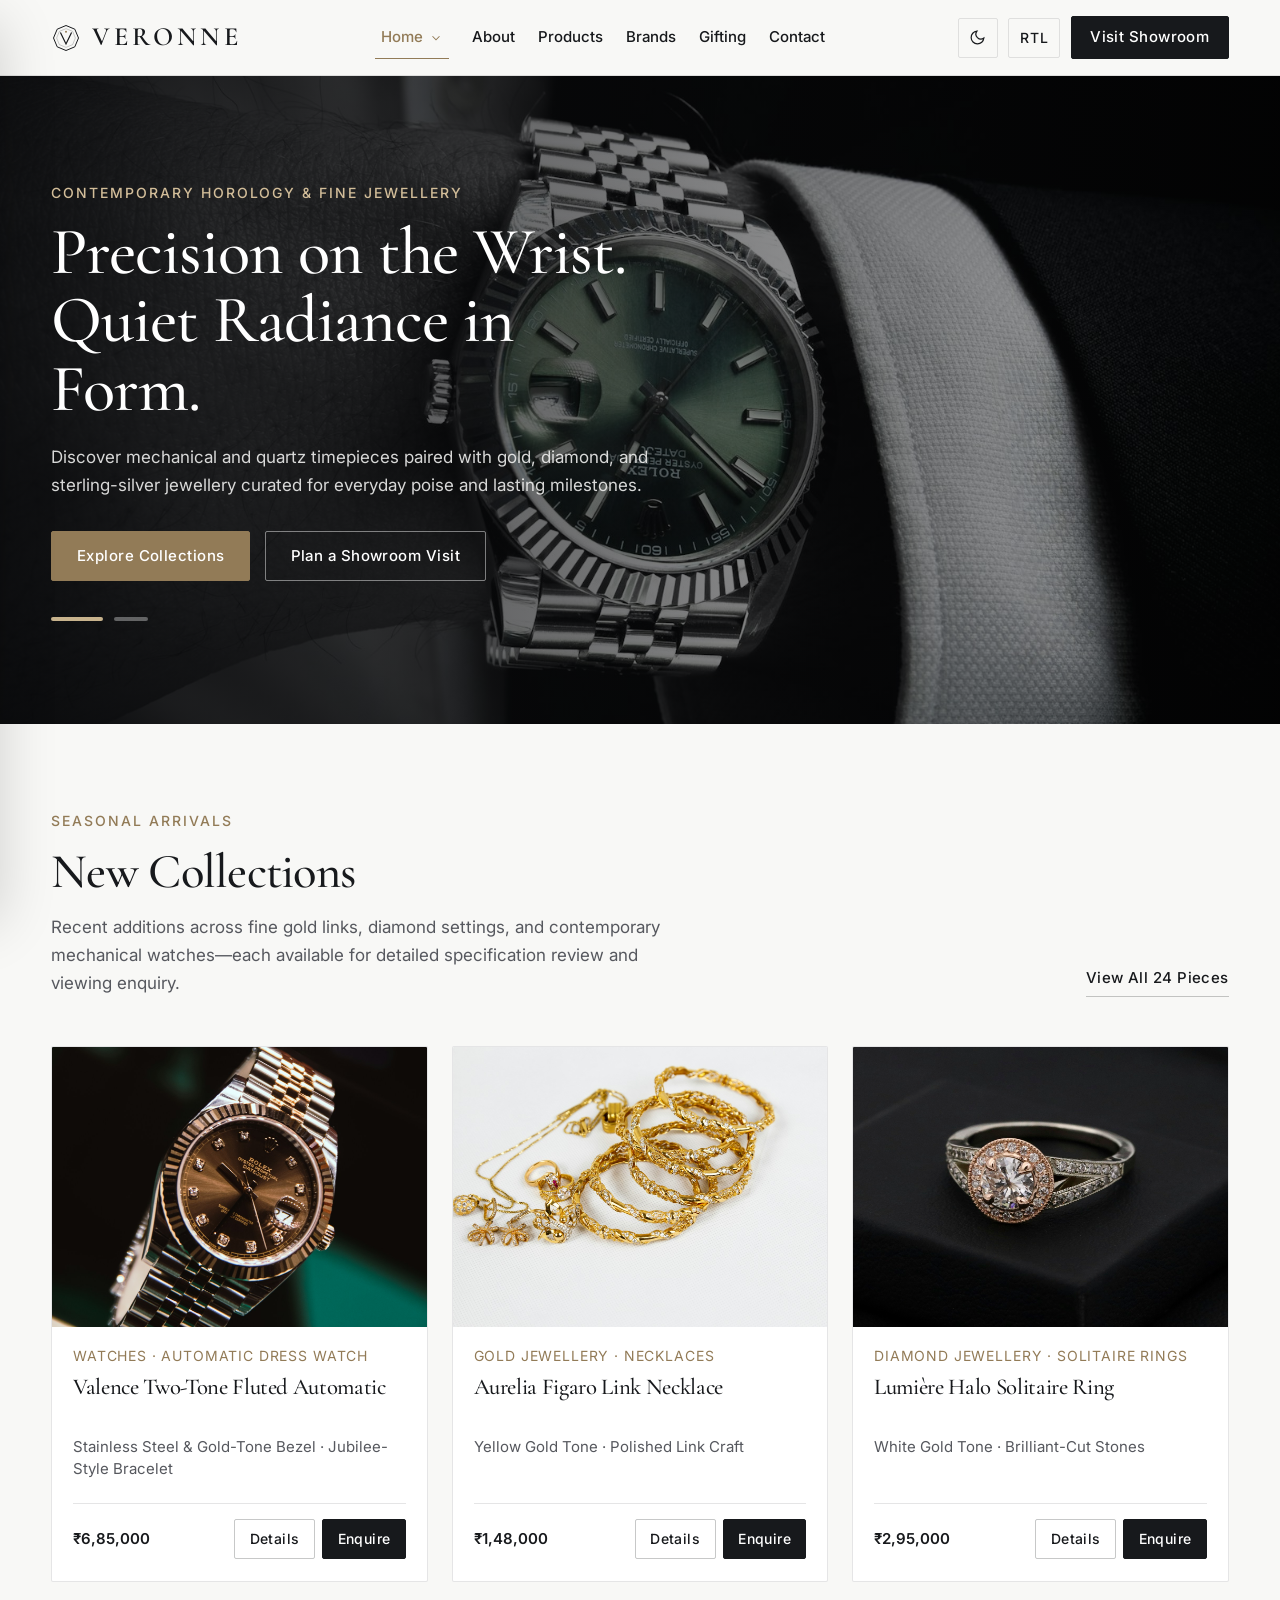
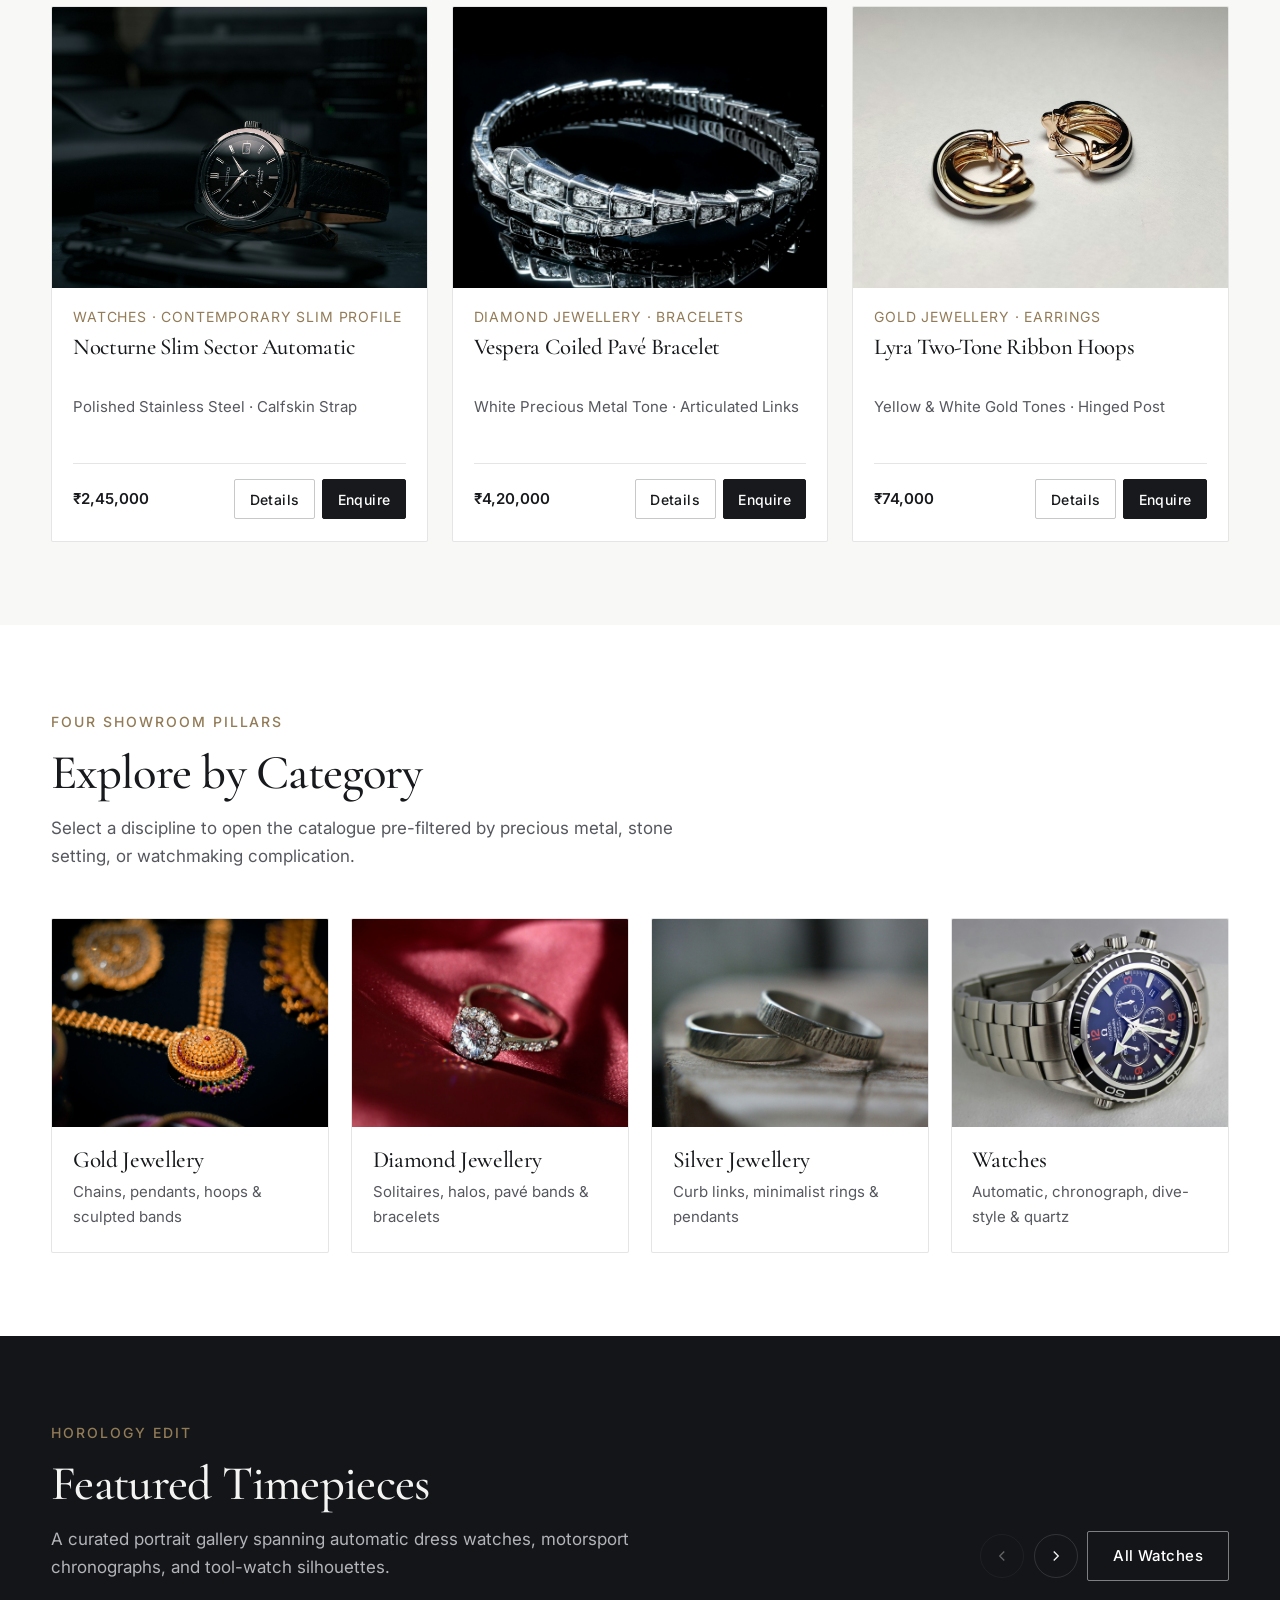
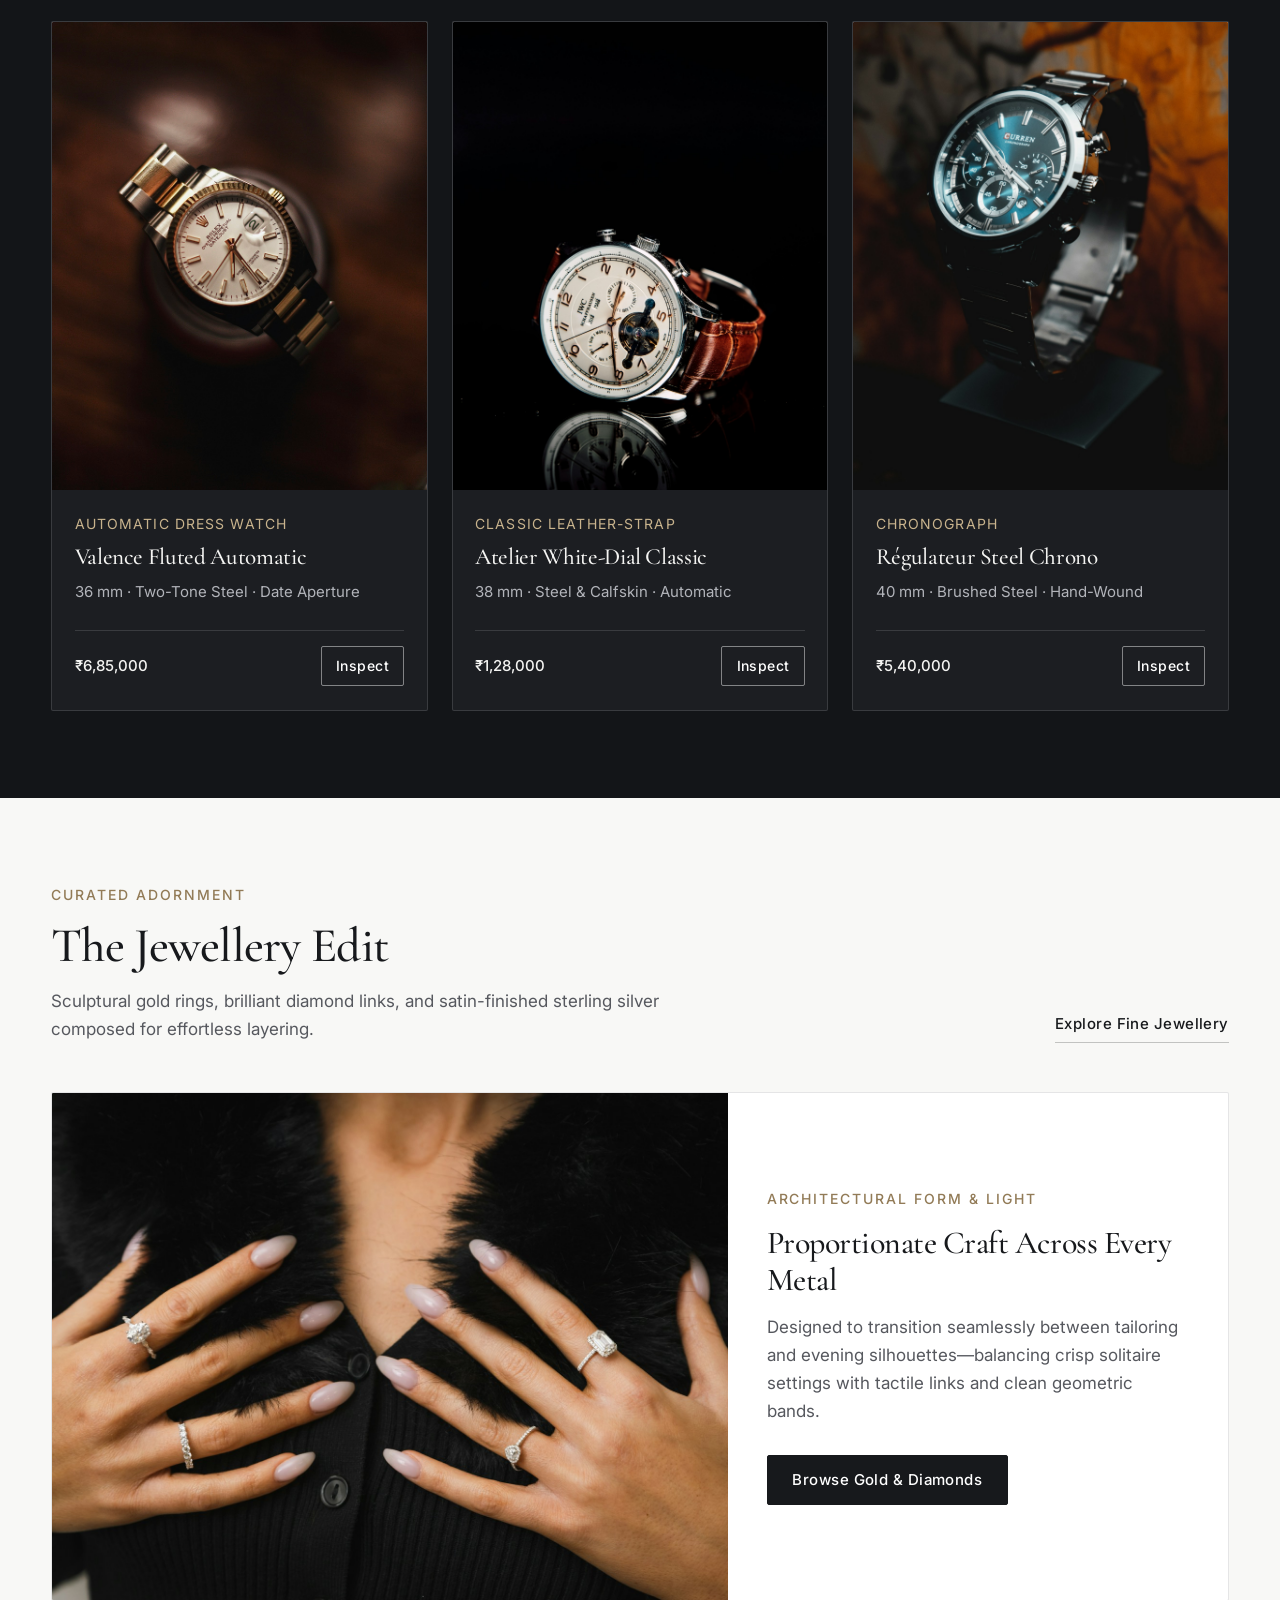
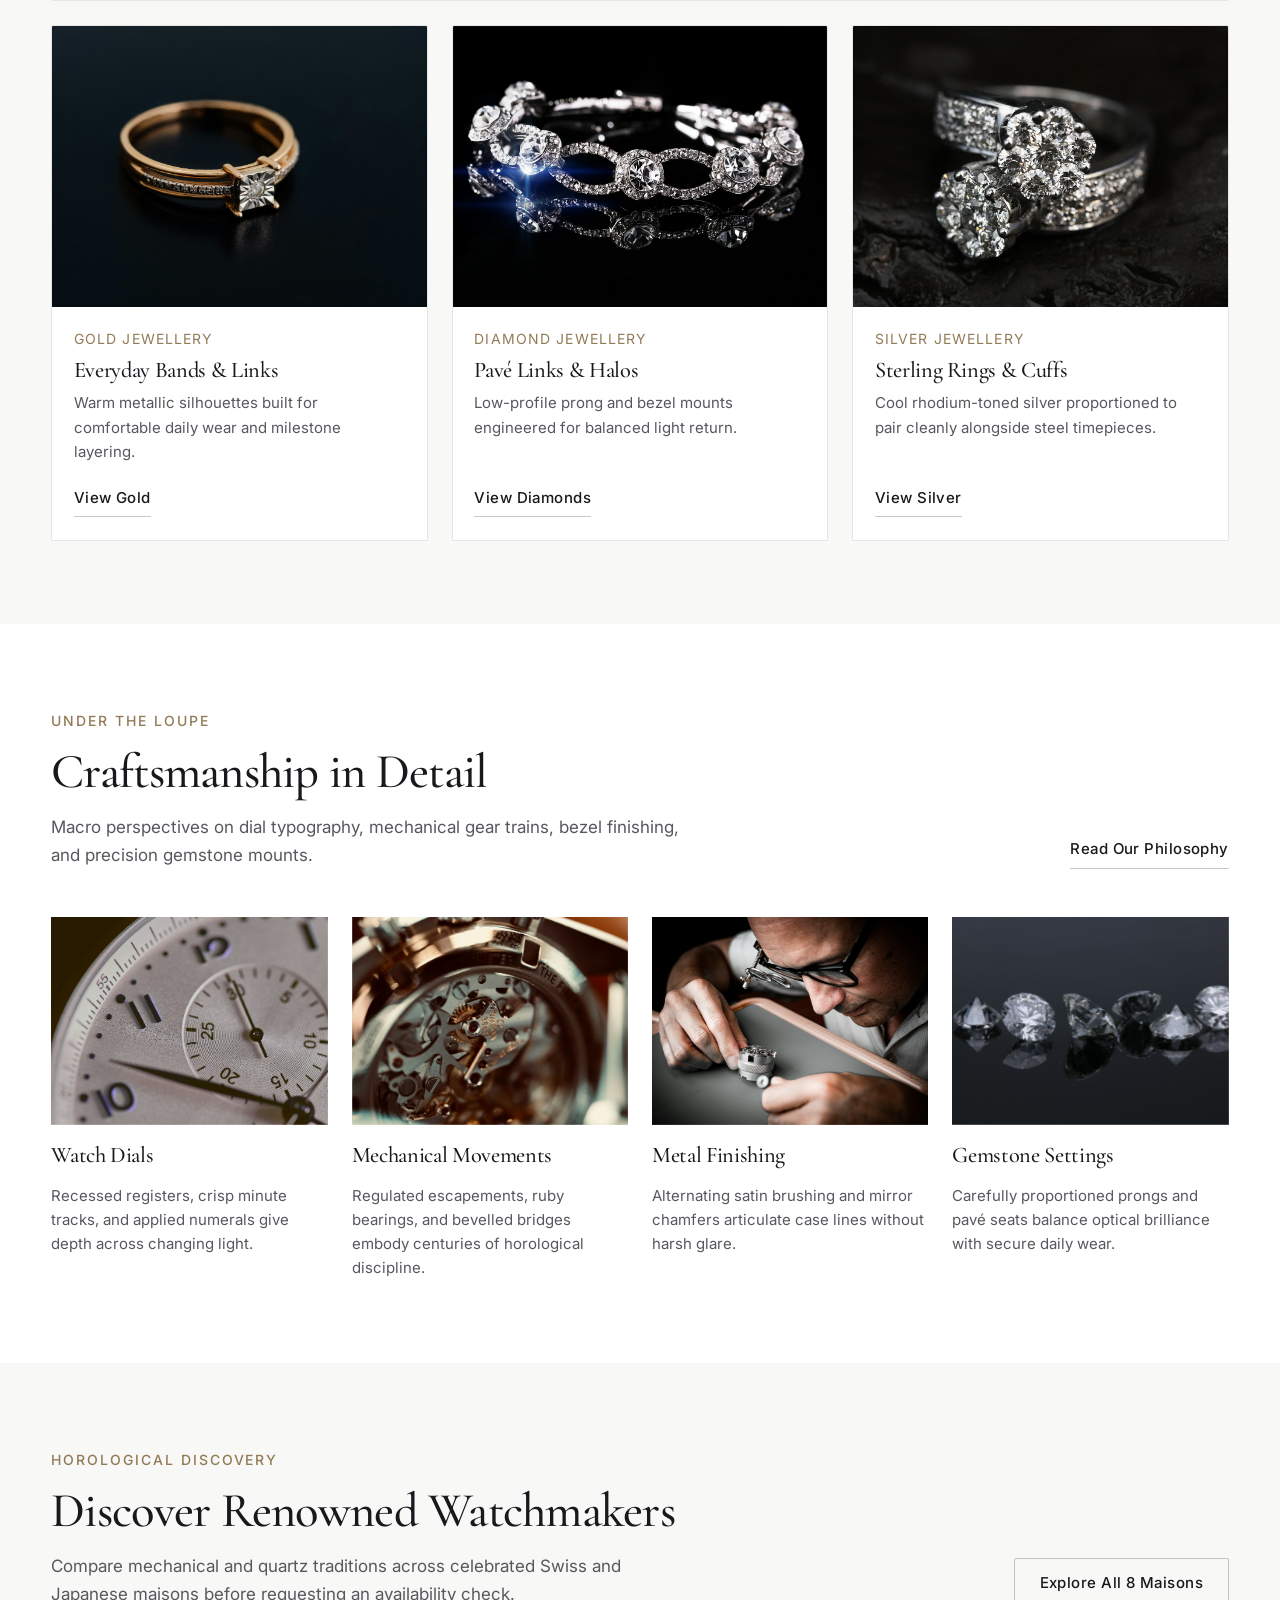
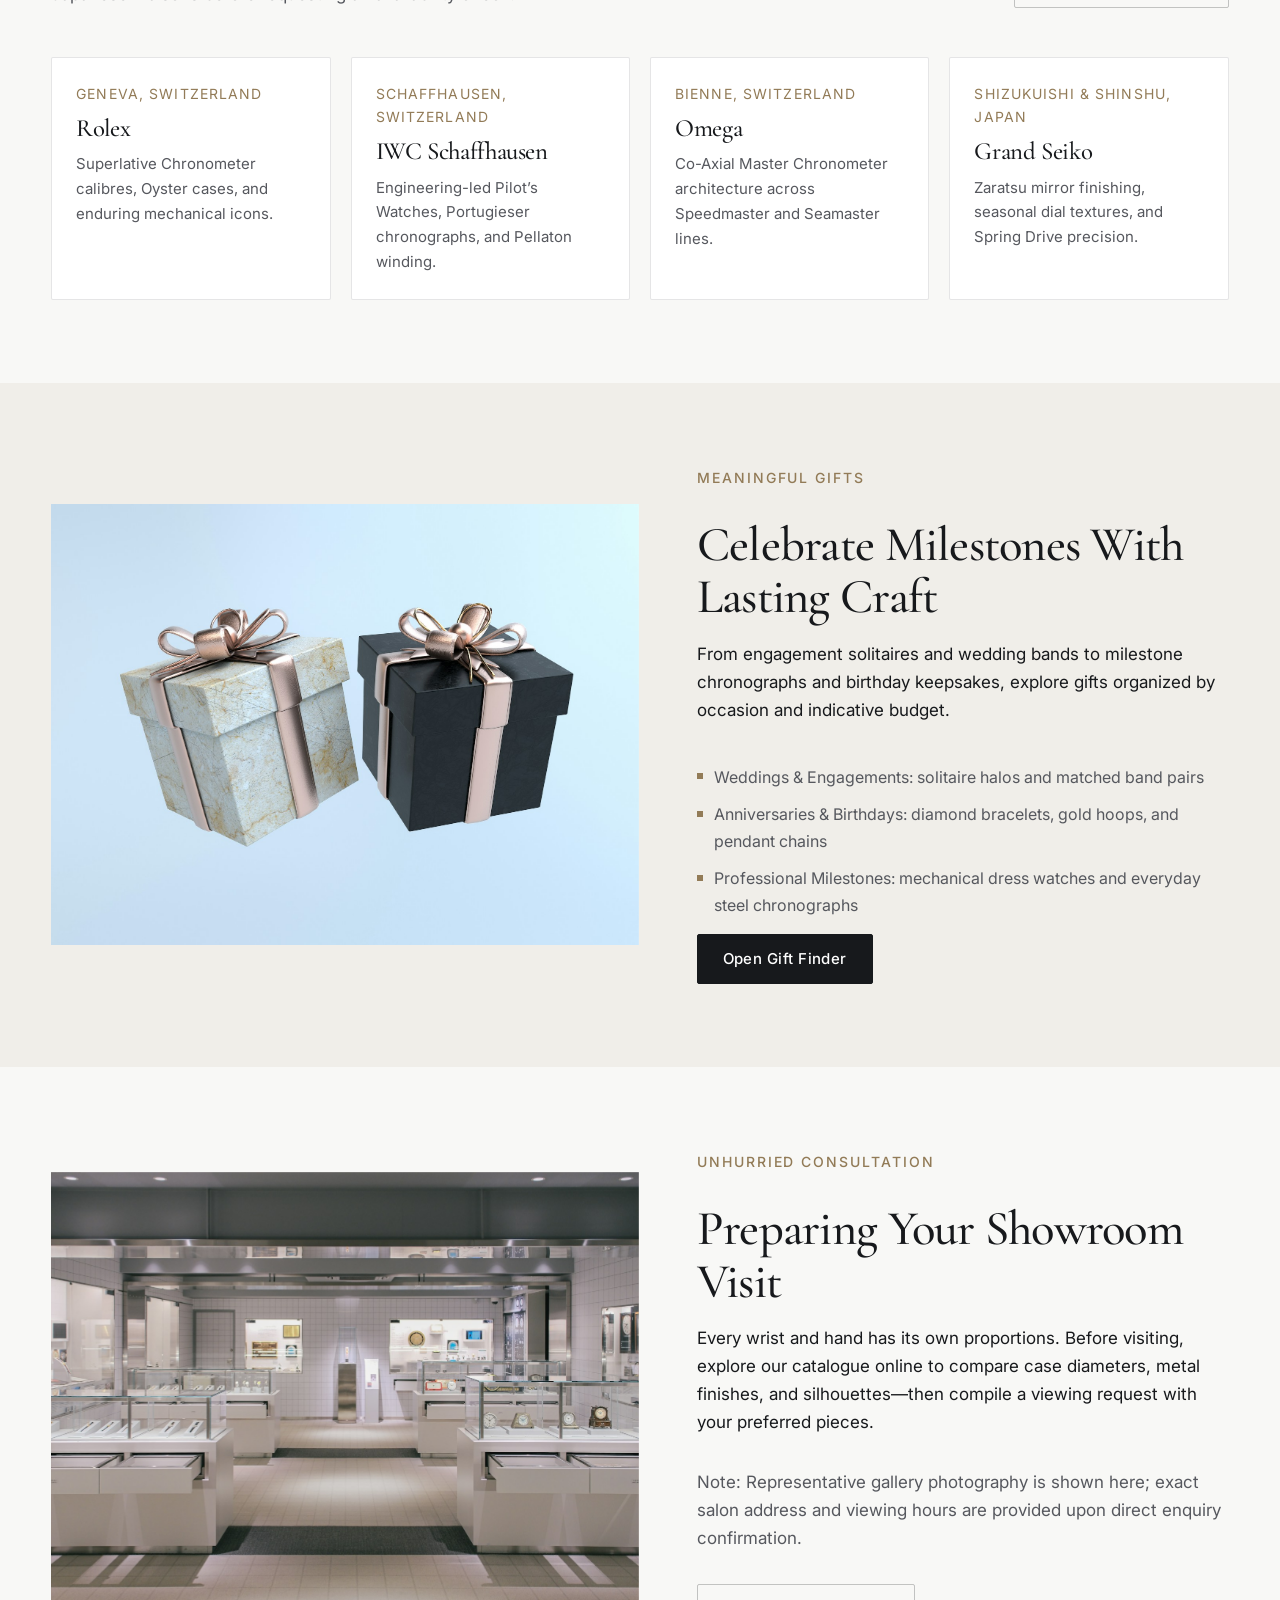
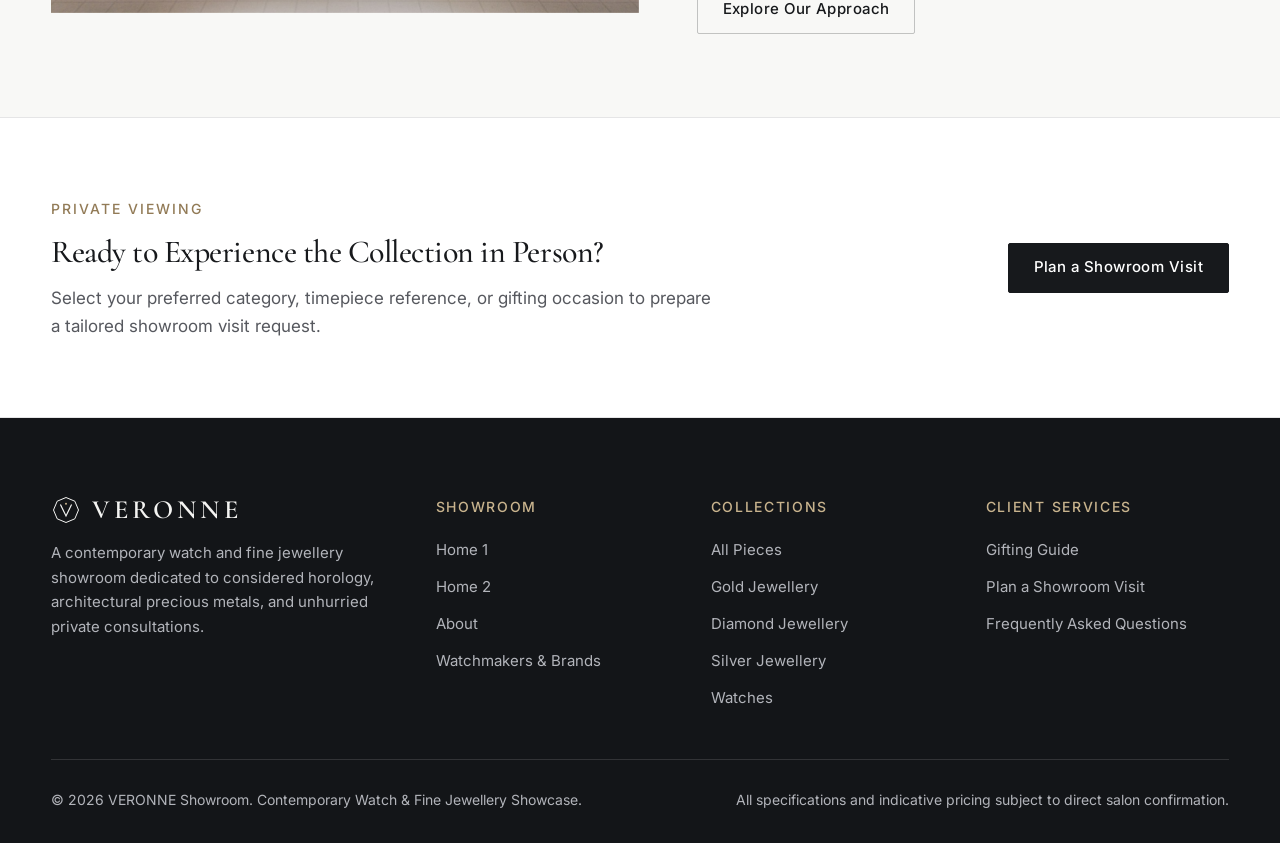
==== commit aa370835: "Fix tablet hero picture height gap on Home 1" ====
--- a/index.html
+++ b/index.html
@@ -20,10 +20,10 @@
       } catch (e) {}
     })();
   </script>
-  <link rel="stylesheet" href="./assets/css/style.css?v=1.2">
-  <link rel="stylesheet" href="./assets/css/dark-mode.css?v=1.2">
-  <link rel="stylesheet" href="./assets/css/rtl.css?v=1.2">
-  <link rel="stylesheet" href="./assets/css/products.css?v=1.2">
+  <link rel="stylesheet" href="./assets/css/style.css?v=1.3">
+  <link rel="stylesheet" href="./assets/css/dark-mode.css?v=1.3">
+  <link rel="stylesheet" href="./assets/css/rtl.css?v=1.3">
+  <link rel="stylesheet" href="./assets/css/products.css?v=1.3">
 </head>
 <body>
   <header class="site-header">
@@ -610,10 +610,10 @@
     <svg viewBox="0 0 24 24" fill="none" stroke="currentColor" stroke-width="1.8" aria-hidden="true"><path d="M12 19V5M5 12l7-7 7 7"/></svg>
   </button>
 
-  <script src="./assets/js/site-config.js?v=1.2"></script>
-  <script src="./assets/js/products-data.js?v=1.2"></script>
-  <script src="./assets/js/main.js?v=1.2"></script>
-  <script src="./assets/js/product-details.js?v=1.2"></script>
+  <script src="./assets/js/site-config.js?v=1.3"></script>
+  <script src="./assets/js/products-data.js?v=1.3"></script>
+  <script src="./assets/js/main.js?v=1.3"></script>
+  <script src="./assets/js/product-details.js?v=1.3"></script>
   <script>
     document.addEventListener('DOMContentLoaded', function () {
       var target = document.getElementById('homeNewCollections');
--- a/assets/css/style.css
+++ b/assets/css/style.css
@@ -727,12 +727,18 @@
    ========================================================================== */
 .hero-showroom {
   position: relative;
-  min-height: clamp(540px, 78vh, 780px);
+  min-height: clamp(520px, 72vh, 720px);
   display: grid;
   align-items: center;
   background-color: #111316;
   color: #FFFFFF;
   overflow: hidden;
+}
+
+@media (max-width: 1024px) {
+  .hero-showroom {
+    min-height: clamp(460px, 56vh, 560px);
+  }
 }
 
 @media (max-width: 680px) {
@@ -756,6 +762,12 @@
 
 .hero-showroom__slide.is-active {
   opacity: 1;
+}
+
+.hero-showroom__slide picture {
+  display: block;
+  width: 100%;
+  height: 100%;
 }
 
 .hero-showroom__slide img {
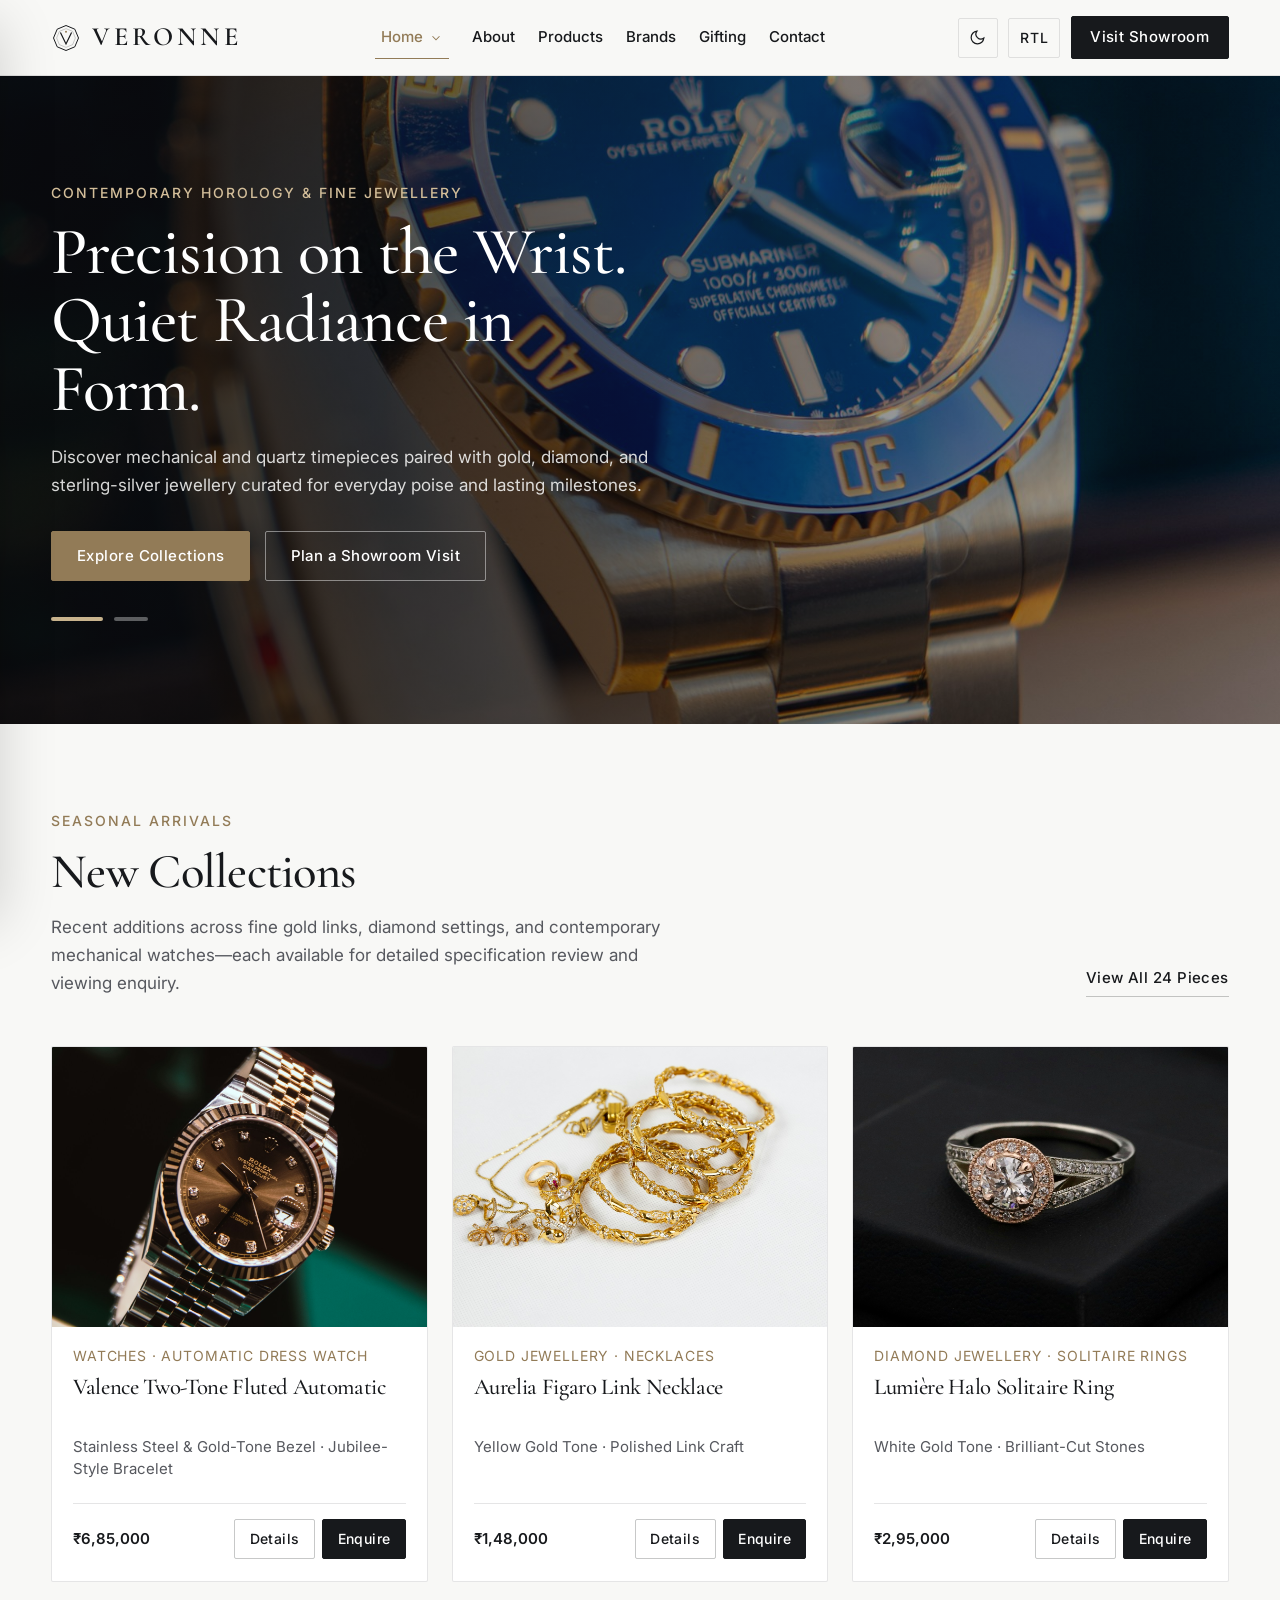
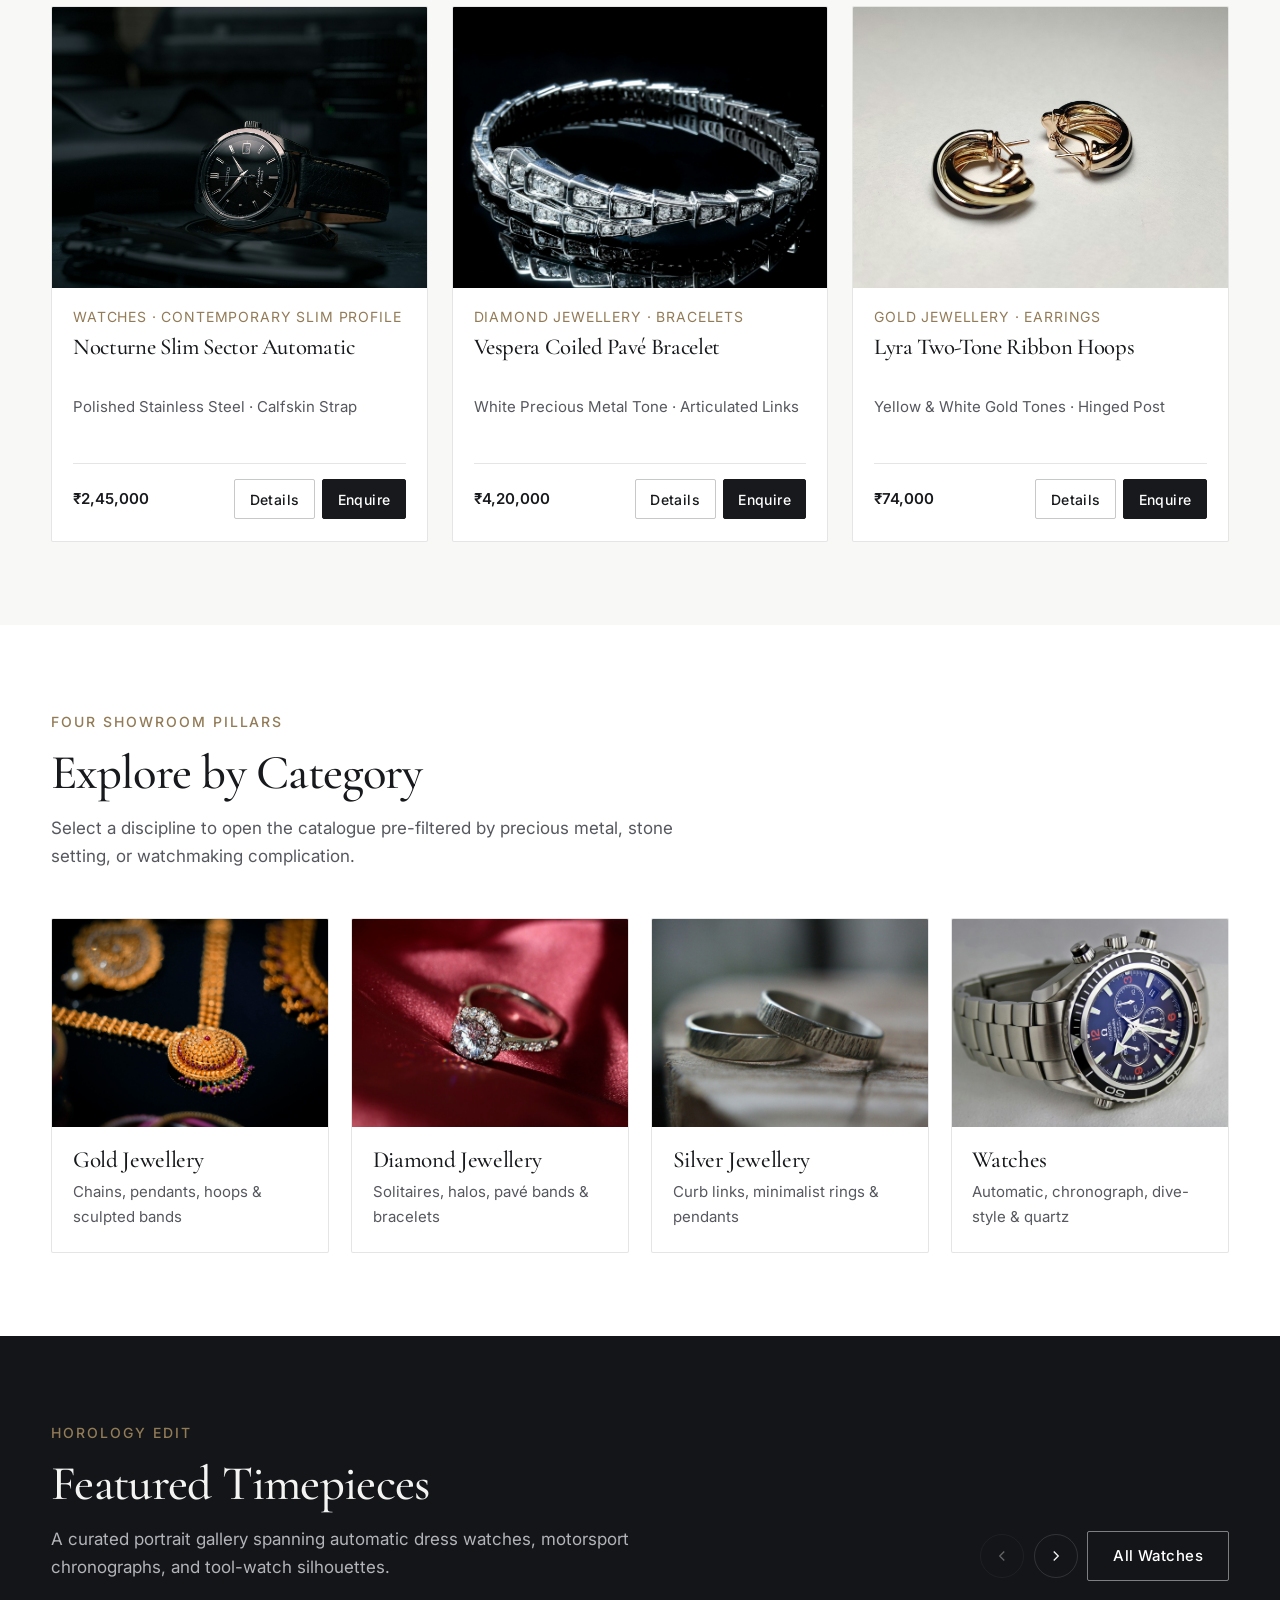
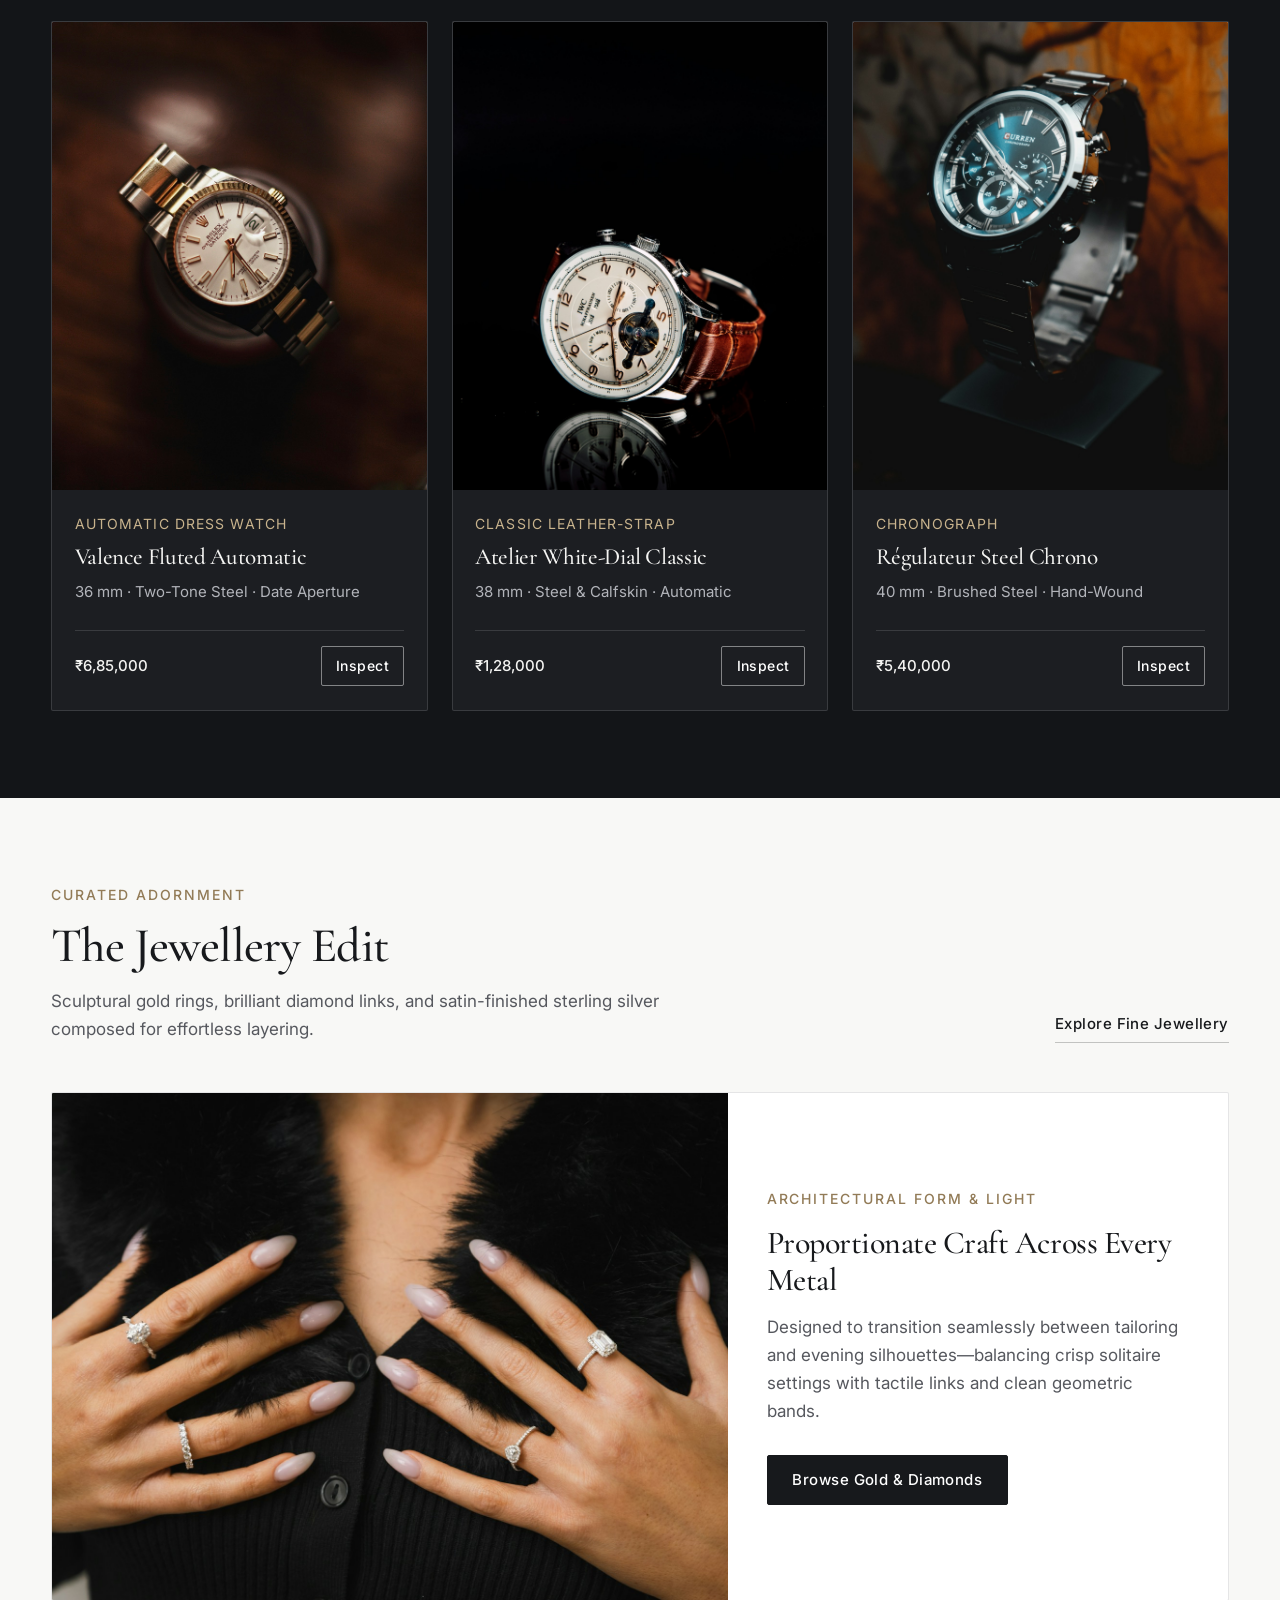
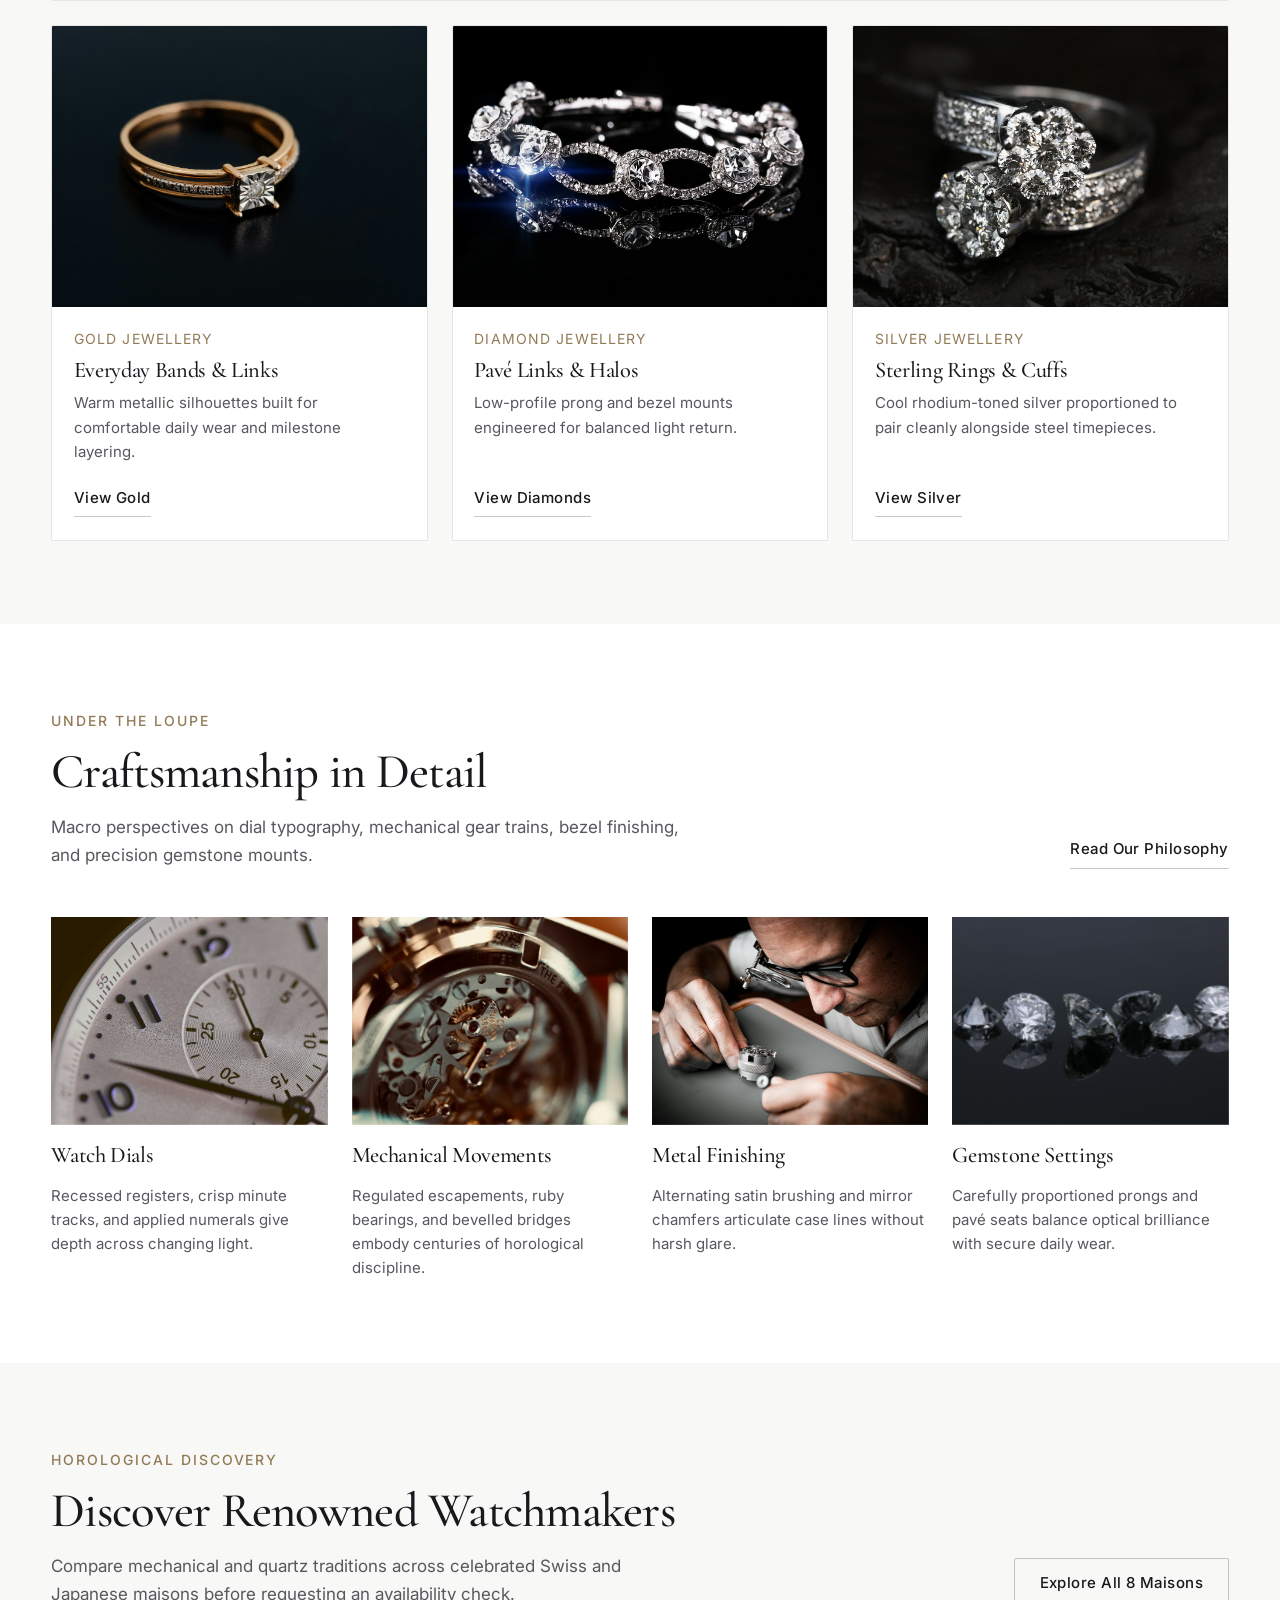
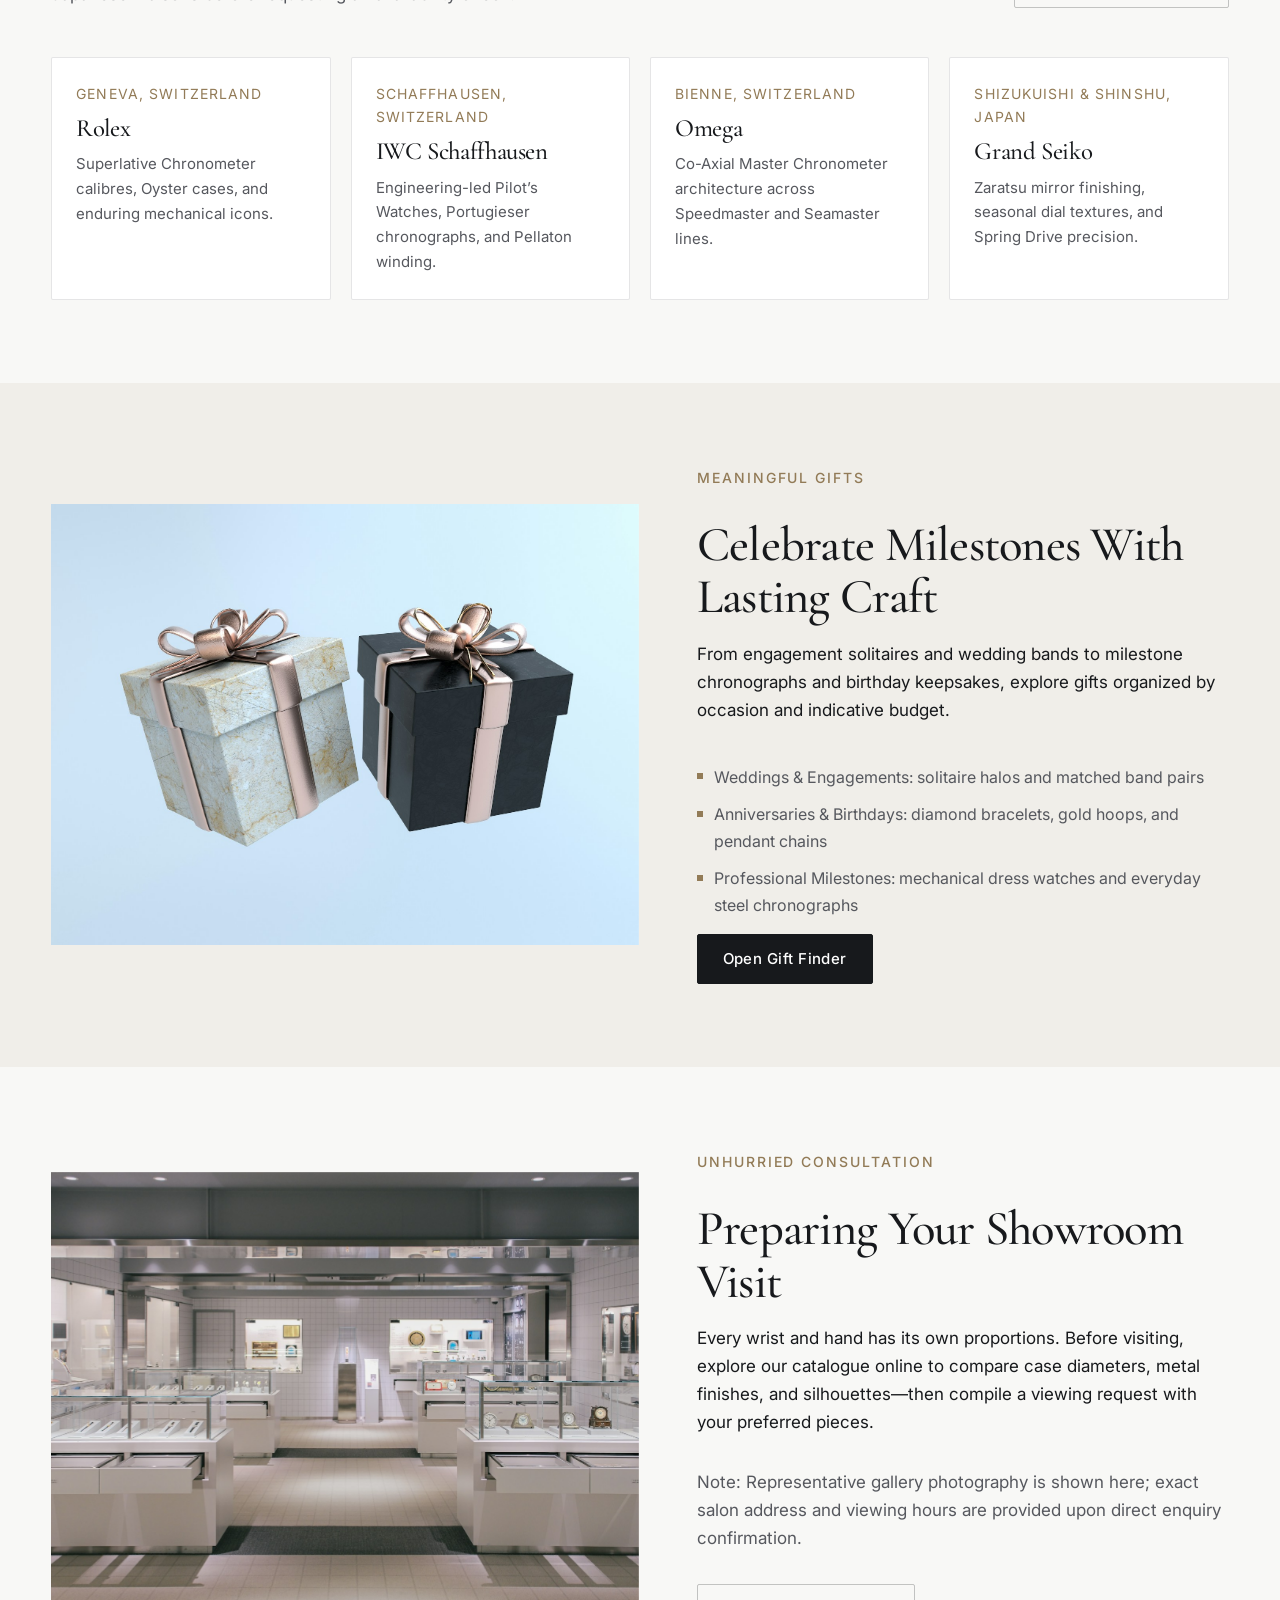
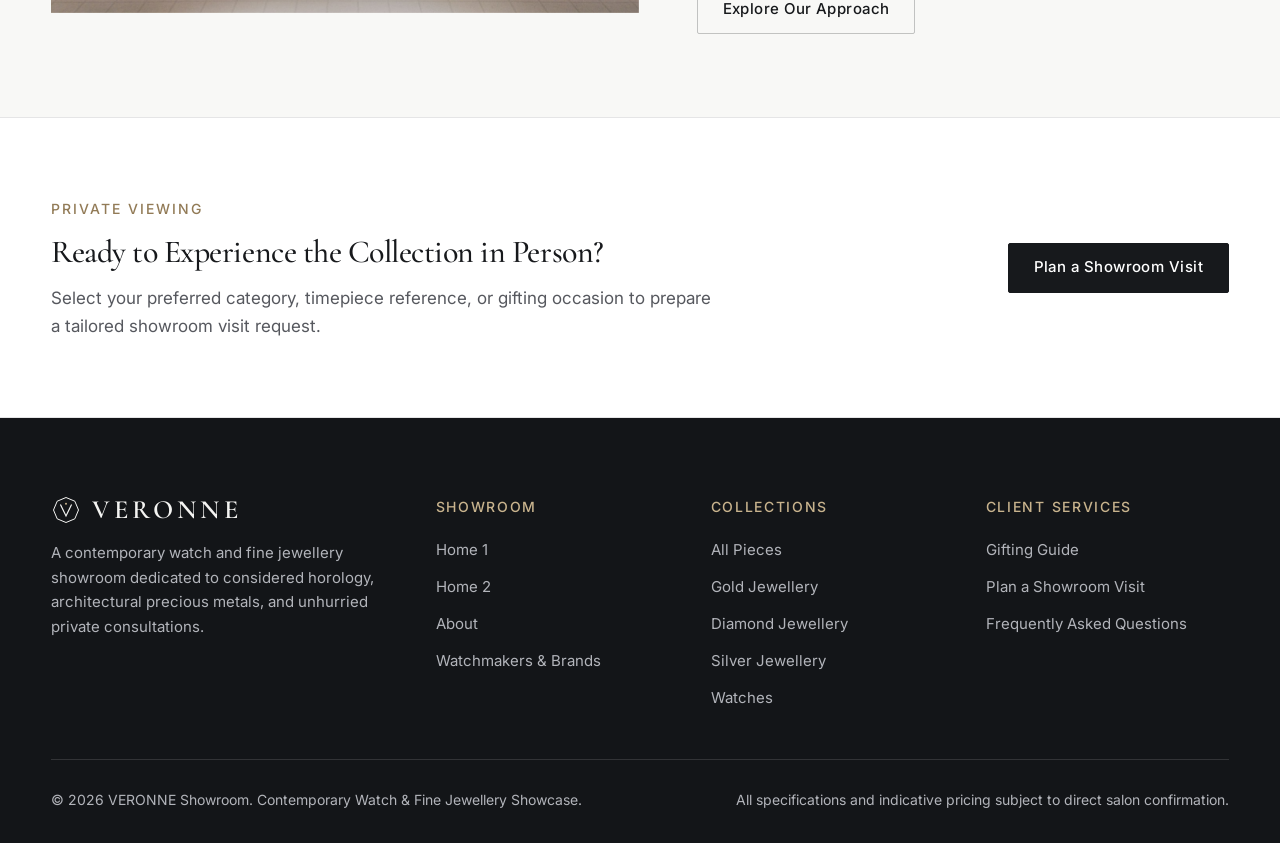
==== commit 93f8956b: "Use full-bleed background hero banners on tablet and mobile for Home 2 and inner pages" ====
--- a/index.html
+++ b/index.html
@@ -20,10 +20,10 @@
       } catch (e) {}
     })();
   </script>
-  <link rel="stylesheet" href="./assets/css/style.css?v=1.3">
-  <link rel="stylesheet" href="./assets/css/dark-mode.css?v=1.3">
-  <link rel="stylesheet" href="./assets/css/rtl.css?v=1.3">
-  <link rel="stylesheet" href="./assets/css/products.css?v=1.3">
+  <link rel="stylesheet" href="./assets/css/style.css?v=1.4">
+  <link rel="stylesheet" href="./assets/css/dark-mode.css?v=1.4">
+  <link rel="stylesheet" href="./assets/css/rtl.css?v=1.4">
+  <link rel="stylesheet" href="./assets/css/products.css?v=1.4">
 </head>
 <body>
   <header class="site-header">
@@ -610,10 +610,10 @@
     <svg viewBox="0 0 24 24" fill="none" stroke="currentColor" stroke-width="1.8" aria-hidden="true"><path d="M12 19V5M5 12l7-7 7 7"/></svg>
   </button>
 
-  <script src="./assets/js/site-config.js?v=1.3"></script>
-  <script src="./assets/js/products-data.js?v=1.3"></script>
-  <script src="./assets/js/main.js?v=1.3"></script>
-  <script src="./assets/js/product-details.js?v=1.3"></script>
+  <script src="./assets/js/site-config.js?v=1.4"></script>
+  <script src="./assets/js/products-data.js?v=1.4"></script>
+  <script src="./assets/js/main.js?v=1.4"></script>
+  <script src="./assets/js/product-details.js?v=1.4"></script>
   <script>
     document.addEventListener('DOMContentLoaded', function () {
       var target = document.getElementById('homeNewCollections');
--- a/assets/css/style.css
+++ b/assets/css/style.css
@@ -1330,13 +1330,7 @@
   gap: 0.85rem;
 }
 
-@media (max-width: 900px) {
-  .page-hero__grid {
-    grid-template-columns: 1fr;
-  }
-}
-
-/* Home 2 Editorial Compositions */
+/* Home 2 Editorial Compositions (Desktop Split) */
 .editorial-hero {
   position: relative;
   padding-block: clamp(3.5rem, 7vw, 6rem);
@@ -1363,9 +1357,107 @@
   box-shadow: var(--shadow-md);
 }
 
-@media (max-width: 920px) {
+@media (max-width: 1024px) {
+  .page-hero,
+  .editorial-hero {
+    position: relative;
+    overflow: hidden;
+    background-color: #111316;
+    color: #FFFFFF;
+    padding-block: clamp(3.25rem, 8vw, 4.75rem);
+    min-height: clamp(360px, 48vh, 470px);
+    display: flex;
+    align-items: center;
+    border-bottom: 0;
+  }
+
+  .page-hero::after,
+  .editorial-hero::after {
+    content: '';
+    position: absolute;
+    inset: 0;
+    z-index: 2;
+    pointer-events: none;
+    background: linear-gradient(
+      90deg,
+      rgba(11, 12, 14, 0.88) 0%,
+      rgba(11, 12, 14, 0.72) 56%,
+      rgba(11, 12, 14, 0.42) 100%
+    );
+  }
+
+  .page-hero__grid,
   .editorial-hero__frame {
-    grid-template-columns: 1fr;
+    display: block;
+  }
+
+  .page-hero__copy,
+  .editorial-hero__frame > :first-child {
+    position: relative;
+    z-index: 3;
+    max-width: 39rem;
+  }
+
+  .page-hero .eyebrow,
+  .editorial-hero .eyebrow {
+    color: #D2BD99;
+  }
+
+  .page-hero .lead,
+  .editorial-hero .lead {
+    color: rgba(244, 244, 242, 0.90);
+  }
+
+  .page-hero .btn--primary,
+  .editorial-hero .btn--primary {
+    background-color: #C8B38D;
+    border-color: #C8B38D;
+    color: #111316;
+  }
+
+  .page-hero .btn--primary:hover,
+  .editorial-hero .btn--primary:hover {
+    background-color: #D9C6A5;
+    border-color: #D9C6A5;
+    color: #111316;
+  }
+
+  .page-hero .btn--outline,
+  .editorial-hero .btn--outline {
+    color: #FFFFFF;
+    border-color: rgba(255, 255, 255, 0.55);
+  }
+
+  .page-hero .btn--outline:hover,
+  .editorial-hero .btn--outline:hover {
+    background-color: #FFFFFF;
+    color: #17191C;
+    border-color: #FFFFFF;
+  }
+
+  .page-hero__grid > .media-frame,
+  .editorial-hero__media {
+    position: absolute;
+    inset: 0;
+    z-index: 1;
+    width: 100%;
+    height: 100%;
+    aspect-ratio: auto;
+    background-color: #111316;
+  }
+
+  .editorial-hero__media > .media-frame:first-child {
+    width: 100%;
+    height: 100%;
+    aspect-ratio: auto;
+  }
+
+  .page-hero__grid > .media-frame img,
+  .editorial-hero__media > .media-frame:first-child img {
+    width: 100%;
+    height: 100%;
+    object-fit: cover;
+    object-position: center 35%;
   }
 
   .editorial-hero__inset {
--- a/assets/css/rtl.css
+++ b/assets/css/rtl.css
@@ -26,6 +26,18 @@
   );
 }
 
+@media (max-width: 1024px) {
+  html[dir="rtl"] .page-hero::after,
+  html[dir="rtl"] .editorial-hero::after {
+    background: linear-gradient(
+      270deg,
+      rgba(11, 12, 14, 0.88) 0%,
+      rgba(11, 12, 14, 0.72) 56%,
+      rgba(11, 12, 14, 0.42) 100%
+    );
+  }
+}
+
 /* Preserve physical-left drawer behavior in BOTH LTR and RTL */
 html[dir="rtl"] .mobile-drawer {
   left: 0;
